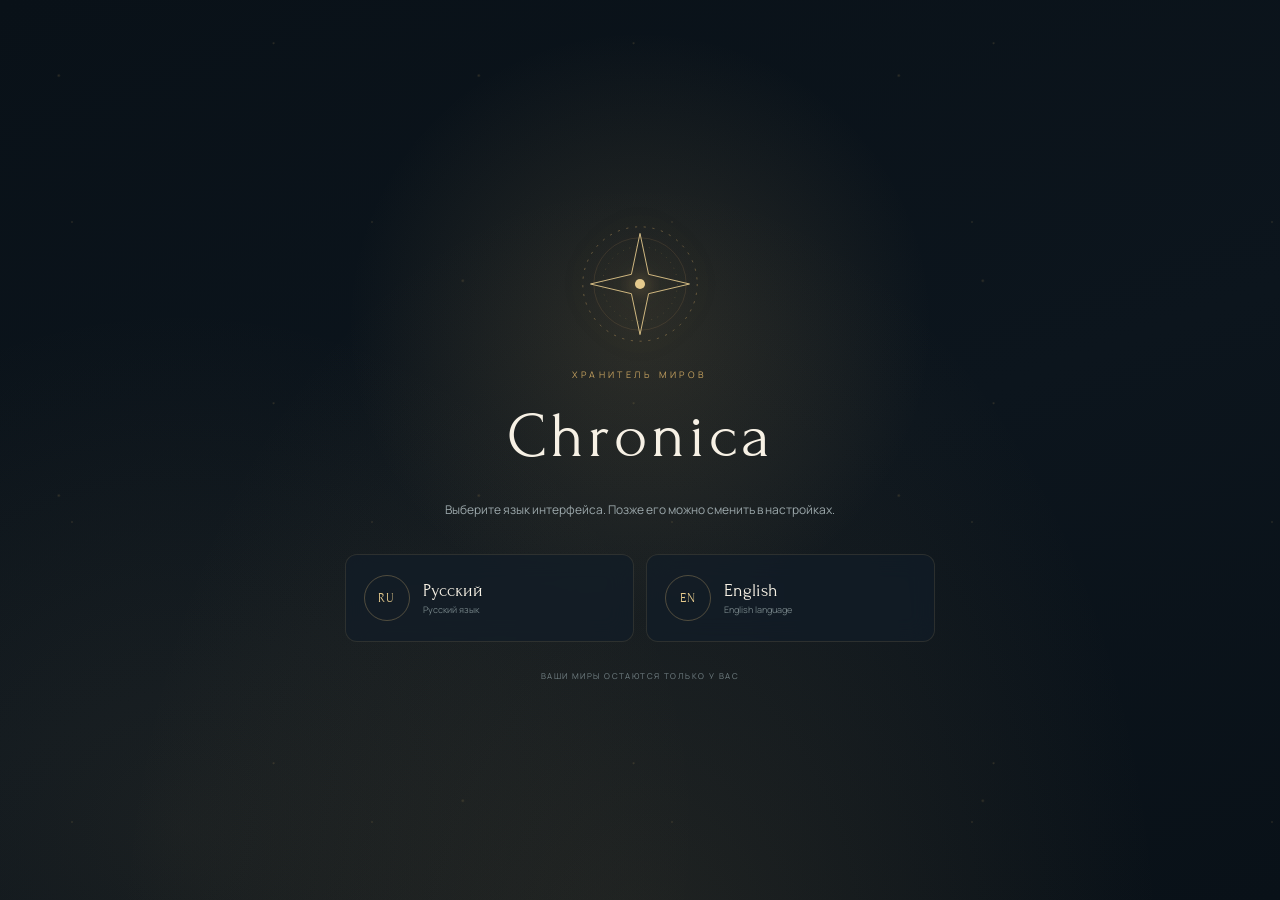
==== ui/index.html @ 89492b54 "Chronica 2.0.0" ====
<!DOCTYPE html>
<html lang="ru" data-theme="dark">
<head>
<meta charset="utf-8">
<meta name="viewport" content="width=device-width, initial-scale=1">
<meta name="color-scheme" content="dark light">
<title>Chronica — хранитель миров</title>
<link rel="icon" href="img/sigil.svg" type="image/svg+xml">
<script>
  try {
    var savedLang = localStorage.getItem('mifarium.lang');
    if (savedLang === 'en' || savedLang === 'ru') document.documentElement.setAttribute('lang', savedLang);
    var savedPattern = localStorage.getItem('mifarium.pattern');
    if (savedPattern) document.documentElement.dataset.pattern = savedPattern;
    var savedAppName = (localStorage.getItem('mifarium.appName') || '').trim();
    if (['Мир TitZero', 'TitZero', 'Мифариум', 'Mifarium', 'Мир Mifarium', 'Мир Chronica'].indexOf(savedAppName) !== -1) {
      savedAppName = 'Chronica';
      try { localStorage.setItem('mifarium.appName', savedAppName); } catch (e0) {}
    }
    if (savedAppName) document.title = savedAppName + ' - хранитель миров';
    var savedTheme = localStorage.getItem('mifarium.theme') || 'dark';
    var validThemes = ['dark', 'light', 'emerald', 'rosequartz', 'wine', 'sapphire', 'amethyst', 'obsidian', 'copper', 'ocean', 'plum', 'steel', 'moss', 'dungeon', 'dragon', 'heraldry', 'nebula', 'terminal', 'starship', 'bloodmoon', 'grimoire', 'jade', 'rust', 'brass', 'frost'];
    if (validThemes.indexOf(savedTheme) === -1) savedTheme = 'dark';
    document.documentElement.dataset.theme = savedTheme;
    var savedFont = localStorage.getItem('mifarium.font') || 'forum';
    var validFonts = ['forum', 'manuscript', 'antiqua', 'modern', 'classic', 'script', 'compact'];
    var customFonts = [];
    try { customFonts = JSON.parse(localStorage.getItem('mifarium.customFonts') || '[]'); } catch (e2) {}
    if (!Array.isArray(customFonts)) customFonts = [];
    var selectedCustom = null;
    if (savedFont.indexOf('custom:') === 0) {
      var customId = savedFont.slice(7);
      selectedCustom = customFonts.filter(function (f) { return f && f.id === customId; })[0] || null;
    }
    if (selectedCustom) {
      var faceStyle = document.createElement('style');
      faceStyle.id = 'customFontFaces';
      faceStyle.textContent = '@font-face{font-family:"' + selectedCustom.family + '";src:url("' + String(selectedCustom.url || '').replace(/["\\)]/g, '') + '");font-display:swap;}';
      document.head.appendChild(faceStyle);
      document.documentElement.dataset.font = 'custom';
      document.documentElement.style.setProperty('--font-display', '"' + selectedCustom.family + '", Georgia, serif');
      document.documentElement.style.setProperty('--font-serif', '"' + selectedCustom.family + '", Georgia, serif');
      document.documentElement.style.setProperty('--font-sans', '"' + selectedCustom.family + '", "Segoe UI", sans-serif');
    } else {
      if (validFonts.indexOf(savedFont) === -1) savedFont = 'forum';
      document.documentElement.dataset.font = savedFont;
    }
  } catch (e) {}
</script>
<link rel="stylesheet" href="fonts.css">
<link rel="stylesheet" href="base.css">
<link rel="stylesheet" href="pages.css">
<link rel="stylesheet" href="story.css">
<link rel="stylesheet" href="overlays.css">
<link rel="stylesheet" href="themes.css">
<link rel="stylesheet" href="patterns.css">
<link rel="stylesheet" href="map.css">
<link rel="stylesheet" href="dnd.css">
<link rel="stylesheet" href="onboarding.css">
<link rel="stylesheet" href="extras.css">
</head>
<body>

<!-- Icon sprite -->
<svg class="svg-sprite" xmlns="http://www.w3.org/2000/svg" aria-hidden="true">
  <symbol id="i-compass" viewBox="0 0 24 24">
    <circle cx="12" cy="12" r="8.7"/>
    <path d="M15.55 8.45l-2.05 5.05-5.05 2.05 2.05-5.05 5.05-2.05z"/>
    <path d="M12 1.7v2.1M12 20.2v2.1M1.7 12h2.1M20.2 12h2.1"/>
  </symbol>
  <symbol id="i-users" viewBox="0 0 24 24">
    <circle cx="9" cy="8" r="3.1"/>
    <path d="M3.4 19.2c.4-3.2 2.5-5.2 5.6-5.2s5.2 2 5.6 5.2"/>
    <path d="M15.4 5.4a3.1 3.1 0 0 1 0 5.7M17.2 14.5c2.2.4 3.5 2.1 3.7 4.7"/>
  </symbol>
  <symbol id="i-map" viewBox="0 0 24 24">
    <path d="M9.3 4L3.2 6.3v13.4L9.3 17l5.4 2.4 6.1-2.3V3.7L14.7 6 9.3 4z"/>
    <path d="M9.3 4v13M14.7 6v13.4"/>
  </symbol>
  <symbol id="i-banner" viewBox="0 0 24 24">
    <path d="M5.5 21V3.2"/>
    <path d="M5.5 4.2c4.4-2.2 8.4 2.1 13 0v7.4c-4.6 2.1-8.6-2.2-13 0"/>
  </symbol>
  <symbol id="i-book" viewBox="0 0 24 24">
    <path d="M12 6.1C10 4.2 7 3.7 3.2 4.3v14.4c3.8-.6 6.8-.1 8.8 1.8 2-1.9 5-2.4 8.8-1.8V4.3C17 3.7 14 4.2 12 6.1z"/>
    <path d="M12 6.1v14.4M6.1 8.3h2.6M6.1 11.5h2.6M15.3 8.3h2.6M15.3 11.5h2.6"/>
  </symbol>
  <symbol id="i-hourglass" viewBox="0 0 24 24">
    <path d="M6.3 3h11.4M6.3 21h11.4"/>
    <path d="M7.5 3c0 4 4.5 5.4 4.5 9s-4.5 5-4.5 9M16.5 3c0 4-4.5 5.4-4.5 9s4.5 5 4.5 9"/>
    <path d="M9.4 18.7c.6-1.6 1.4-2.5 2.6-3.2 1.2.7 2 1.6 2.6 3.2"/>
  </symbol>
  <symbol id="i-tree" viewBox="0 0 24 24">
    <rect x="9" y="2.8" width="6" height="5" rx="1"/>
    <rect x="2.8" y="16.2" width="6" height="5" rx="1"/>
    <rect x="15.2" y="16.2" width="6" height="5" rx="1"/>
    <path d="M12 7.8v4.4M5.8 16.2v-2.1h12.4v2.1M12 12.2v1.9"/>
  </symbol>
  <symbol id="i-feather" viewBox="0 0 24 24">
    <path d="M19.7 4.3c-5.9-.8-10 1.4-11.8 5.6-1.1 2.6-.6 5.3.8 7l.1.1c1.7 1.4 4.4 1.9 7 .8 4.2-1.8 6.4-5.9 5.6-11.8"/>
    <path d="M4 20l3.9-3.9M13.2 6.9l-3.9 9.4M8.9 10.9l5.6 2.6"/>
  </symbol>
  <symbol id="i-settings" viewBox="0 0 24 24">
    <circle cx="12" cy="12" r="3.1"/>
    <path d="M19.4 15a1.7 1.7 0 0 0 .34 1.87l.06.06a2.1 2.1 0 1 1-2.97 2.97l-.06-.06A1.7 1.7 0 0 0 15 19.4a1.7 1.7 0 0 0-1 1.55v.17a2.1 2.1 0 1 1-4.2 0v-.09A1.7 1.7 0 0 0 8.75 19.4a1.7 1.7 0 0 0-1.87.34l-.06.06a2.1 2.1 0 1 1-2.97-2.97l.06-.06A1.7 1.7 0 0 0 4.6 15a1.7 1.7 0 0 0-1.55-1H2.88a2.1 2.1 0 1 1 0-4.2h.09A1.7 1.7 0 0 0 4.6 8.75a1.7 1.7 0 0 0-.34-1.87l-.06-.06a2.1 2.1 0 1 1 2.97-2.97l.06.06A1.7 1.7 0 0 0 9 4.6a1.7 1.7 0 0 0 1-1.55V2.88a2.1 2.1 0 1 1 4.2 0v.09A1.7 1.7 0 0 0 15.25 4.6a1.7 1.7 0 0 0 1.87-.34l.06-.06a2.1 2.1 0 1 1 2.97 2.97l-.06.06A1.7 1.7 0 0 0 19.4 9c.12.57.57.99 1.15 1h.17a2.1 2.1 0 1 1 0 4.2h-.09a1.7 1.7 0 0 0-1.23.8z"/>
  </symbol>
  <symbol id="i-search" viewBox="0 0 24 24">
    <circle cx="10.8" cy="10.8" r="6.6"/>
    <path d="M15.7 15.7L21 21"/>
  </symbol>
  <symbol id="i-sun" viewBox="0 0 24 24">
    <circle cx="12" cy="12" r="4.2"/>
    <path d="M12 1.8v2.1M12 20.1v2.1M1.8 12h2.1M20.1 12h2.1M4.8 4.8l1.5 1.5M17.7 17.7l1.5 1.5M19.2 4.8l-1.5 1.5M6.3 17.7l-1.5 1.5"/>
  </symbol>
  <symbol id="i-moon" viewBox="0 0 24 24">
    <path d="M20.4 14.3A8.6 8.6 0 0 1 9.7 3.6a8.7 8.7 0 1 0 10.7 10.7z"/>
    <path d="M17.1 3.2l.6 1.6 1.6.6-1.6.6-.6 1.6-.6-1.6-1.6-.6 1.6-.6.6-1.6z"/>
  </symbol>
  <symbol id="i-plus" viewBox="0 0 24 24">
    <path d="M12 4.5v15M4.5 12h15"/>
  </symbol>
  <symbol id="i-x" viewBox="0 0 24 24">
    <path d="M5.5 5.5l13 13M18.5 5.5l-13 13"/>
  </symbol>
  <symbol id="i-chevron-down" viewBox="0 0 24 24">
    <path d="M5.5 8.8l6.5 6.5 6.5-6.5"/>
  </symbol>
  <symbol id="i-chevron-right" viewBox="0 0 24 24">
    <path d="M8.8 5.5l6.5 6.5-6.5 6.5"/>
  </symbol>
  <symbol id="i-chevron-left" viewBox="0 0 24 24">
    <path d="M15.2 5.5L8.7 12l6.5 6.5"/>
  </symbol>
  <symbol id="i-arrow-left" viewBox="0 0 24 24">
    <path d="M20 12H4M10 6l-6 6 6 6"/>
  </symbol>
  <symbol id="i-edit" viewBox="0 0 24 24">
    <path d="M14.5 5.2l4.3 4.3M4.2 19.8l.8-5.3L16.4 3.1a1.9 1.9 0 0 1 2.7 0l1.8 1.8a1.9 1.9 0 0 1 0 2.7L9.5 19l-5.3.8z"/>
    <path d="M14.7 4.8l4.5 4.5"/>
  </symbol>
  <symbol id="i-trash" viewBox="0 0 24 24">
    <path d="M4 6.6h16M9 3.3h6l.8 3.3H8.2L9 3.3zM6.2 6.6l.9 13.1h9.8l.9-13.1M9.8 10v6M14.2 10v6"/>
  </symbol>
  <symbol id="i-upload" viewBox="0 0 24 24">
    <path d="M12 16V3.8M7.5 8.3L12 3.8l4.5 4.5"/>
    <path d="M4.2 14.8v4.1a1.8 1.8 0 0 0 1.8 1.8h12a1.8 1.8 0 0 0 1.8-1.8v-4.1"/>
  </symbol>
  <symbol id="i-image" viewBox="0 0 24 24">
    <rect x="3" y="4.2" width="18" height="15.6" rx="1.7"/>
    <circle cx="8.3" cy="9.3" r="1.7"/>
    <path d="M3.6 17.2l4.9-4.5 3.4 3.3 3-2.9 5.5 4.6"/>
  </symbol>
  <symbol id="i-pin" viewBox="0 0 24 24">
    <path d="M9.2 3.1h5.6l-.6 5.3 4.3 4.4v1.4H5.5v-1.4l4.3-4.4-.6-5.3z"/>
    <path d="M12 14.2v6.7"/>
  </symbol>
  <symbol id="i-calendar" viewBox="0 0 24 24">
    <rect x="3.2" y="5" width="17.6" height="15.7" rx="1.8"/>
    <path d="M7.5 2.8v4.4M16.5 2.8v4.4M3.2 9.4h17.6"/>
    <path d="M7.1 12.8h.1M11.9 12.8h.1M16.7 12.8h.1M7.1 16.4h.1M11.9 16.4h.1"/>
  </symbol>
  <symbol id="i-clock" viewBox="0 0 24 24">
    <circle cx="12" cy="12" r="8.8"/>
    <path d="M12 6.7v5.6l3.7 2.1"/>
  </symbol>
  <symbol id="i-heart" viewBox="0 0 24 24">
    <path d="M20.6 5.8a5 5 0 0 0-7.1 0L12 7.3l-1.5-1.5a5 5 0 0 0-7.1 7.1L12 21l8.6-8.1a5 5 0 0 0 0-7.1z"/>
  </symbol>
  <symbol id="i-link" viewBox="0 0 24 24">
    <path d="M9.7 14.3l4.6-4.6"/>
    <path d="M7.8 17.3l-1.3 1.3a3.8 3.8 0 0 1-5.4-5.4l3.2-3.2a3.8 3.8 0 0 1 5.4 0"/>
    <path d="M16.2 6.7l1.3-1.3a3.8 3.8 0 0 1 5.4 5.4l-3.2 3.2a3.8 3.8 0 0 1-5.4 0"/>
  </symbol>
  <symbol id="i-refresh" viewBox="0 0 24 24">
    <path d="M20 11a8 8 0 0 0-14.4-4.8L3 9"/>
    <path d="M3 4.5V9h4.5"/>
    <path d="M4 13a8 8 0 0 0 14.4 4.8L21 15"/>
    <path d="M21 19.5V15h-4.5"/>
  </symbol>
  <symbol id="i-download" viewBox="0 0 24 24">
    <path d="M12 3.5v12.2M7.5 11.2l4.5 4.5 4.5-4.5"/>
    <path d="M4.2 15.3v3.7a1.8 1.8 0 0 0 1.8 1.8h12a1.8 1.8 0 0 0 1.8-1.8v-3.7"/>
  </symbol>
  <symbol id="i-folder" viewBox="0 0 24 24">
    <path d="M3.2 6.5a1.8 1.8 0 0 1 1.8-1.8h4l2 2.4h8a1.8 1.8 0 0 1 1.8 1.8v9.5a1.8 1.8 0 0 1-1.8 1.8H5a1.8 1.8 0 0 1-1.8-1.8V6.5z"/>
  </symbol>
  <symbol id="i-shield" viewBox="0 0 24 24">
    <path d="M12 2.7l8 3.1v5.5c0 5-3.4 8.4-8 10-4.6-1.6-8-5-8-10V5.8l8-3.1z"/>
    <path d="M8.4 11.8l2.5 2.5 4.8-5"/>
  </symbol>
  <symbol id="i-sparkles" viewBox="0 0 24 24">
    <path d="M12 2.8l1.5 4.4 4.4 1.5-4.4 1.5L12 14.6l-1.5-4.4-4.4-1.5 4.4-1.5L12 2.8z"/>
    <path d="M18.9 14.1l.8 2.2 2.2.8-2.2.8-.8 2.2-.8-2.2-2.2-.8 2.2-.8.8-2.2zM5 15.2l.6 1.8 1.8.6-1.8.6L5 20l-.6-1.8-1.8-.6 1.8-.6L5 15.2z"/>
  </symbol>
  <symbol id="i-crown" viewBox="0 0 24 24">
    <path d="M3.3 7.4l4.3 3L12 4.1l4.4 6.3 4.3-3-1.7 11.1H5L3.3 7.4z"/>
    <path d="M5 20.3h14"/>
  </symbol>
  <symbol id="i-scroll" viewBox="0 0 24 24">
    <path d="M6.5 3.3h13v14.5a2.6 2.6 0 0 1-2.6 2.9H5.2a2 2 0 0 1-2-2c0-1.1.9-2 2-2h11.7"/>
    <path d="M6.5 3.3a2 2 0 0 0-2 2v11.4M9 7.3h7.1M9 10.6h7.1M9 13.9h4.4"/>
  </symbol>
  <symbol id="i-swords" viewBox="0 0 24 24">
    <path d="M4.3 3.2h4.1l9.2 9.2-2.1 2.1L4.3 3.2zM3.2 18.5l2.8-2.8M15.5 15.5l3.8 3.8M19.7 3.2h-4.1L6.4 12.4l2.1 2.1h0L19.7 3.2z"/>
    <path d="M5.5 20.7l2.9-2.9M18.5 20.7l-2.9-2.9"/>
  </symbol>
  <symbol id="i-check" viewBox="0 0 24 24">
    <path d="M4.5 12.5l5 5 10-11"/>
  </symbol>
  <symbol id="i-alert" viewBox="0 0 24 24">
    <path d="M12 3.1L22 20.4H2L12 3.1z"/>
    <path d="M12 9v4.7M12 17.1h.01"/>
  </symbol>
  <symbol id="i-info" viewBox="0 0 24 24">
    <circle cx="12" cy="12" r="8.8"/>
    <path d="M12 10.5v5.8M12 7.3h.01"/>
  </symbol>
  <symbol id="i-filter" viewBox="0 0 24 24">
    <path d="M3.2 5.2h17.6L14 12.7v6.8l-4-1.5v-5.3L3.2 5.2z"/>
  </symbol>
  <symbol id="i-zoom-in" viewBox="0 0 24 24">
    <circle cx="10.7" cy="10.7" r="6.5"/>
    <path d="M15.6 15.6L21 21M10.7 7.7v6M7.7 10.7h6"/>
  </symbol>
  <symbol id="i-zoom-out" viewBox="0 0 24 24">
    <circle cx="10.7" cy="10.7" r="6.5"/>
    <path d="M15.6 15.6L21 21M7.7 10.7h6"/>
  </symbol>
  <symbol id="i-maximize" viewBox="0 0 24 24">
    <path d="M8.2 3.2H3.2v5M15.8 3.2h5v5M8.2 20.8H3.2v-5M15.8 20.8h5v-5"/>
  </symbol>
  <symbol id="i-move" viewBox="0 0 24 24">
    <path d="M12 2.8v18.4M2.8 12h18.4M8.5 6.3L12 2.8l3.5 3.5M8.5 17.7L12 21.2l3.5-3.5M6.3 8.5L2.8 12l3.5 3.5M17.7 8.5L21.2 12l-3.5 3.5"/>
  </symbol>
  <symbol id="i-more" viewBox="0 0 24 24">
    <circle cx="5" cy="12" r="1.2" fill="currentColor" stroke="none"/>
    <circle cx="12" cy="12" r="1.2" fill="currentColor" stroke="none"/>
    <circle cx="19" cy="12" r="1.2" fill="currentColor" stroke="none"/>
  </symbol>
  <symbol id="i-external" viewBox="0 0 24 24">
    <path d="M13.2 3.2H21v7.8M21 3.2l-9.1 9.1"/>
    <path d="M18.3 13.2v5.6a1.8 1.8 0 0 1-1.8 1.8H4.9a1.8 1.8 0 0 1-1.8-1.8V6.9a1.8 1.8 0 0 1 1.8-1.8h5.6"/>
  </symbol>
  <symbol id="i-globe" viewBox="0 0 24 24">
    <circle cx="12" cy="12" r="8.8"/>
    <path d="M3.4 12h17.2M12 3.2c2.3 2.4 3.4 5.3 3.4 8.8S14.3 18.4 12 20.8C9.7 18.4 8.6 15.5 8.6 12S9.7 5.6 12 3.2z"/>
  </symbol>
  <symbol id="i-region" viewBox="0 0 24 24">
    <path d="M12 21.2s6.6-5.3 6.6-11.1a6.6 6.6 0 0 0-13.2 0C5.4 15.9 12 21.2 12 21.2z"/>
    <circle cx="12" cy="10" r="2.4"/>
    <path d="M4.1 5.2 2.5 3.8M19.9 5.2l1.6-1.4M12 1.2V.2M3.1 13.2H1.6M22.4 13.2h-1.5" opacity=".55"/>
  </symbol>
  <symbol id="i-race" viewBox="0 0 24 24">
    <path d="M12 2.6c4.3 0 7.4 2.9 7.4 7.2 0 5.1-3.2 9.5-7.4 11.6-4.2-2.1-7.4-6.5-7.4-11.6 0-4.3 3.1-7.2 7.4-7.2z"/>
    <path d="M8.3 9.1h2.2M13.5 9.1h2.2M9.2 14.1c1.7 1.3 3.9 1.3 5.6 0"/>
  </symbol>
  <symbol id="i-gallery" viewBox="0 0 24 24">
    <rect x="3" y="5" width="13.5" height="11" rx="1.6"/>
    <path d="M6.2 19.2h12.9a1.8 1.8 0 0 0 1.8-1.8V8.7"/>
    <circle cx="7.6" cy="9" r="1.25"/>
    <path d="M3.4 14.6l3.8-3.4 2.8 2.6 2.3-2.1 4.1 3.5"/>
  </symbol>
  <symbol id="i-eye" viewBox="0 0 24 24">
    <path d="M2.5 12S6 5.3 12 5.3 21.5 12 21.5 12 18 18.7 12 18.7 2.5 12 2.5 12z"/>
    <circle cx="12" cy="12" r="3.2"/>
  </symbol>
  <symbol id="i-copy" viewBox="0 0 24 24">
    <rect x="8" y="8" width="12.4" height="12.4" rx="1.8"/>
    <path d="M16 8V5.4a1.8 1.8 0 0 0-1.8-1.8H5.4a1.8 1.8 0 0 0-1.8 1.8v8.8A1.8 1.8 0 0 0 5.4 16H8"/>
  </symbol>
  <symbol id="i-quote" viewBox="0 0 24 24">
    <path d="M7.4 6C4.8 7.2 3.3 9.4 3.3 12v6h6.4v-6H6.4c0-1.8.9-3.1 2.7-3.9L7.4 6zM18.1 6c-2.6 1.2-4.1 3.4-4.1 6v6h6.4v-6h-3.3c0-1.8.9-3.1 2.7-3.9L18.1 6z"/>
  </symbol>
  <symbol id="i-audio" viewBox="0 0 24 24">
    <path d="M4 9.5h3.2L12 5.6v12.8L7.2 14.5H4a1.3 1.3 0 0 1-1.3-1.3v-2.4A1.3 1.3 0 0 1 4 9.5z"/>
    <path d="M15.4 8.2a5.2 5.2 0 0 1 0 7.6M18.2 5.4a9 9 0 0 1 0 13.2"/>
  </symbol>
  <symbol id="i-mic" viewBox="0 0 24 24">
    <rect x="9" y="2.8" width="6" height="11.4" rx="3"/>
    <path d="M5.6 11.6a6.4 6.4 0 0 0 12.8 0M12 18v3.2M8.6 21.2h6.8"/>
  </symbol>
  <symbol id="i-music" viewBox="0 0 24 24">
    <path d="M9 18.2V5.4l10-2.2v12.6"/>
    <circle cx="6.3" cy="18.2" r="2.7"/>
    <circle cx="16.3" cy="15.8" r="2.7"/>
  </symbol>
  <symbol id="i-palette" viewBox="0 0 24 24">
    <path d="M12 3.2a8.8 8.8 0 0 0 0 17.6c1.5 0 2.3-.9 2.3-1.9 0-1.5-1.4-1.8-1.4-3.1 0-1 .8-1.7 1.9-1.7h2.1c2.4 0 4.3-1.9 4.3-4.3C21.2 6.4 17.1 3.2 12 3.2z"/>
    <circle cx="7.4" cy="10" r="1.1" fill="currentColor" stroke="none"/>
    <circle cx="9.7" cy="7.2" r="1.1" fill="currentColor" stroke="none"/>
    <circle cx="13.2" cy="7" r="1.1" fill="currentColor" stroke="none"/>
    <circle cx="16.1" cy="9.2" r="1.1" fill="currentColor" stroke="none"/>
  </symbol>
  <symbol id="i-font" viewBox="0 0 24 24">
    <path d="M4.2 20 10 4h1.7l5.8 16M6.7 14.2h8.3"/>
    <path d="M17.4 20l3.4-9h1l3.2 9M18.6 17h5.4" opacity=".45"/>
  </symbol>
  <symbol id="i-doc" viewBox="0 0 24 24">
    <path d="M6 2.8h8.2l4.8 4.8v13.6H6z"/>
    <path d="M14.2 2.8v5.2h4.8M9 12h7M9 15.4h7M9 8.6h2.4"/>
  </symbol>
  <symbol id="i-table" viewBox="0 0 24 24">
    <rect x="3.2" y="4.4" width="17.6" height="15.2" rx="1.6"/>
    <path d="M3.2 9.4h17.6M3.2 14.6h17.6M9.4 4.4v15.2M15 4.4v15.2"/>
  </symbol>
</svg>

<div id="boot" class="boot-screen">
  <div class="boot-halo"></div>
  <div class="boot-content">
    <div class="boot-sigil" aria-hidden="true">
      <svg viewBox="0 0 100 100">
        <circle cx="50" cy="50" r="43" class="boot-ring"/>
        <circle cx="50" cy="50" r="35" class="boot-ring boot-ring--thin"/>
        <path d="M50 12 L56.1 43.9 L88 50 L56.1 56.1 L50 88 L43.9 56.1 L12 50 L43.9 43.9 Z" class="boot-star"/>
        <circle cx="50" cy="50" r="4.5" class="boot-core"/>
      </svg>
    </div>
    <div class="boot-title">Chronica</div>
    <div class="boot-sub">хранитель миров</div>
    <div class="boot-signature">Vetarion</div>
    <div class="boot-loader"><span></span></div>
    <div class="boot-status" id="bootStatus">Открываем вашу летопись…</div>
  </div>
</div>

<div id="app" class="app-shell" hidden>
  <aside class="sidebar" id="sidebar">
    <div class="sidebar-topography" aria-hidden="true"></div>
    <div class="brand">
      <div class="brand-mark" aria-hidden="true">
        <svg viewBox="0 0 48 48">
          <circle cx="24" cy="24" r="21.2" class="brand-ring"/>
          <circle cx="24" cy="24" r="16.8" class="brand-ring brand-ring--inner"/>
          <path d="M24 6.5 L27.6 20.4 L41.5 24 L27.6 27.6 L24 41.5 L20.4 27.6 L6.5 24 L20.4 20.4 Z" class="brand-star"/>
          <circle cx="24" cy="24" r="2.8" class="brand-core"/>
        </svg>
      </div>
      <div class="brand-words">
        <div class="brand-title">Chronica</div>
        <div class="brand-sub">хранитель миров</div>
      </div>
    </div>

    <div class="sidebar-rule"><span></span></div>

    <nav class="sidebar-nav" aria-label="Основная навигация">
      <div class="nav-group" data-nav-group="world">
        <div class="nav-label">Мир</div>
        <button class="nav-item" data-nav="dashboard">
          <svg class="icon"><use href="#i-compass"></use></svg>
          <span>Обзор</span>
        </button>
        <button class="nav-item" data-nav="characters">
          <svg class="icon"><use href="#i-users"></use></svg>
          <span>Персонажи</span>
          <span class="nav-count" id="navCountCharacters">0</span>
        </button>
        <button class="nav-item" data-nav="regions">
          <svg class="icon"><use href="#i-region"></use></svg>
          <span>Регионы</span>
          <span class="nav-count" id="navCountRegions">0</span>
        </button>
        <button class="nav-item" data-nav="factions">
          <svg class="icon"><use href="#i-banner"></use></svg>
          <span>Фракции</span>
          <span class="nav-count" id="navCountFactions">0</span>
        </button>
        <button class="nav-item" data-nav="map">
          <svg class="icon"><use href="#i-map"></use></svg>
          <span>Карта мира</span>
        </button>
      </div>
      <div class="nav-group" data-nav-group="chronicle">
        <div class="nav-label">Летопись</div>
        <button class="nav-item" data-nav="races">
          <svg class="icon"><use href="#i-race"></use></svg>
          <span>Расы</span>
          <span class="nav-count" id="navCountRaces">0</span>
        </button>
        <button class="nav-item" data-nav="lore">
          <svg class="icon"><use href="#i-book"></use></svg>
          <span>Лор</span>
          <span class="nav-count" id="navCountLore">0</span>
        </button>
        <button class="nav-item" data-nav="library">
          <svg class="icon"><use href="#i-scroll"></use></svg>
          <span>Библиотека</span>
          <span class="nav-count" id="navCountBooks">0</span>
        </button>
        <button class="nav-item" data-nav="timeline">
          <svg class="icon"><use href="#i-hourglass"></use></svg>
          <span>Хронология</span>
          <span class="nav-count" id="navCountEvents">0</span>
        </button>
        <button class="nav-item" data-nav="tree">
          <svg class="icon"><use href="#i-tree"></use></svg>
          <span>Древо</span>
        </button>
      </div>
      <div class="nav-group" data-nav-group="workshop">
        <div class="nav-label">Мастерская</div>
        <button class="nav-item" data-nav="dnd" hidden>
          <svg class="icon"><use href="#i-shield"></use></svg>
          <span>D&amp;D</span>
        </button>
        <button class="nav-item" data-nav="notes">
          <svg class="icon"><use href="#i-feather"></use></svg>
          <span>Заметки</span>
          <span class="nav-count" id="navCountNotes">0</span>
        </button>
      </div>
    </nav>

    <div class="sidebar-footer">
      <div class="save-state" id="saveState" title="Состояние сохранения">
        <span class="save-dot"></span>
        <div class="save-state-text">
          <strong>Всё сохранено</strong>
          <small>только что</small>
        </div>
      </div>
      <button class="nav-item nav-settings" data-nav="settings">
        <svg class="icon"><use href="#i-settings"></use></svg>
        <span>Настройки</span>
      </button>
      <div class="sidebar-version">Chronica · v2.0</div>
      <div class="sidebar-signature">Vetarion</div>
    </div>
  </aside>

  <div class="main-wrap">
    <header class="topbar">
      <div class="topbar-crumb">
        <span class="crumb-world" id="crumbWorld">Мой мир</span>
        <span class="crumb-sep" aria-hidden="true">✦</span>
        <span class="crumb-page" id="crumbPage">Обзор</span>
      </div>

      <div class="topbar-actions">
        <button class="search-trigger" id="searchTrigger" aria-label="Поиск по миру">
          <svg class="icon"><use href="#i-search"></use></svg>
          <span>Найти в мире…</span>
          <kbd>Ctrl K</kbd>
        </button>

        <div class="clock" title="Текущие дата и время">
          <span class="clock-date" id="clockDate"></span>
          <span class="clock-time" id="clockTime"></span>
        </div>

        <button class="icon-btn theme-toggle" id="themeToggle" aria-label="Переключить тему" title="Сменить тему">
          <svg class="icon theme-icon-moon"><use href="#i-moon"></use></svg>
          <svg class="icon theme-icon-sun"><use href="#i-sun"></use></svg>
        </button>

        <div class="create-wrap">
          <button class="btn btn-primary" id="createBtn" aria-haspopup="true" aria-expanded="false">
            <svg class="icon"><use href="#i-plus"></use></svg>
            <span>Создать</span>
            <svg class="icon icon-small btn-caret"><use href="#i-chevron-down"></use></svg>
          </button>
          <div class="create-popover" id="createMenu" hidden>
            <div class="popover-label">Новая запись</div>
            <button data-action="new-character"><span class="menu-icon"><svg class="icon"><use href="#i-users"></use></svg></span>Персонаж</button>
            <button data-action="new-region"><span class="menu-icon"><svg class="icon"><use href="#i-region"></use></svg></span>Регион</button>
            <button data-action="new-faction"><span class="menu-icon"><svg class="icon"><use href="#i-banner"></use></svg></span>Фракция</button>
            <button data-action="new-race"><span class="menu-icon"><svg class="icon"><use href="#i-race"></use></svg></span>Раса</button>
            <button data-action="new-lore"><span class="menu-icon"><svg class="icon"><use href="#i-book"></use></svg></span>Статья лора</button>
            <button data-action="new-book"><span class="menu-icon"><svg class="icon"><use href="#i-scroll"></use></svg></span>Источник</button>
            <button data-action="new-event"><span class="menu-icon"><svg class="icon"><use href="#i-hourglass"></use></svg></span>Событие</button>
            <button data-action="new-note"><span class="menu-icon"><svg class="icon"><use href="#i-feather"></use></svg></span>Заметка</button>
            <div class="popover-sep"></div>
            <button data-action="chat-import"><span class="menu-icon"><svg class="icon"><use href="#i-sparkles"></use></svg></span>Импорт из чата</button>
          </div>
        </div>
      </div>
    </header>

    <main class="page" id="page" tabindex="-1"></main>
  </div>
</div>

<div id="modalRoot"></div>
<div id="searchRoot"></div>
<div id="toastRoot" class="toast-root" aria-live="polite"></div>

<script src="demo.js"></script>
<script src="demo-en.js"></script>
<script src="app.js"></script>
<script src="i18n.js"></script>
<script src="art.js"></script>
<script src="views.js"></script>
<script src="pages.js"></script>
<script src="tree.js"></script>
<script src="forms.js"></script>
<script src="dnd.js"></script>
<script src="onboarding.js"></script>
</body>
</html>
---- ui/fonts.css ----
@font-face {
  font-family: 'Forum';
  font-style: normal;
  font-weight: 400;
  font-display: swap;
  src: url('fonts/forum-cyr.woff2') format('woff2');
  unicode-range: U+0301, U+0400-045F, U+0490-0491, U+04B0-04B1, U+2116;
}
@font-face {
  font-family: 'Forum';
  font-style: normal;
  font-weight: 400;
  font-display: swap;
  src: url('fonts/forum-lat.woff2') format('woff2');
  unicode-range: U+0000-00FF, U+0131, U+0152-0153, U+02BB-02BC, U+02C6, U+02DA, U+02DC, U+0304, U+0308, U+0329, U+2000-206F, U+20AC, U+2122, U+2191, U+2193, U+2212, U+2215, U+FEFF, U+FFFD;
}
@font-face {
  font-family: 'Manrope';
  font-style: normal;
  font-weight: 400 800;
  font-display: swap;
  src: url('fonts/manrope-cyr.woff2') format('woff2');
  unicode-range: U+0301, U+0400-045F, U+0490-0491, U+04B0-04B1, U+2116;
}
@font-face {
  font-family: 'Manrope';
  font-style: normal;
  font-weight: 400 800;
  font-display: swap;
  src: url('fonts/manrope-lat.woff2') format('woff2');
  unicode-range: U+0000-00FF, U+0131, U+0152-0153, U+02BB-02BC, U+02C6, U+02DA, U+02DC, U+0304, U+0308, U+0329, U+2000-206F, U+20AC, U+2122, U+2191, U+2193, U+2212, U+2215, U+FEFF, U+FFFD;
}
@font-face {
  font-family: 'Cormorant Garamond';
  font-style: normal;
  font-weight: 600;
  font-display: swap;
  src: url('fonts/cormorant-cyr.woff2') format('woff2');
  unicode-range: U+0301, U+0400-045F, U+0490-0491, U+04B0-04B1, U+2116;
}
@font-face {
  font-family: 'Cormorant Garamond';
  font-style: normal;
  font-weight: 600;
  font-display: swap;
  src: url('fonts/cormorant-lat.woff2') format('woff2');
  unicode-range: U+0000-00FF, U+0131, U+0152-0153, U+02BB-02BC, U+02C6, U+02DA, U+02DC, U+0304, U+0308, U+0329, U+2000-206F, U+20AC, U+2122, U+2191, U+2193, U+2212, U+2215, U+FEFF, U+FFFD;
}
@font-face {
  font-family: 'Cormorant Garamond';
  font-style: italic;
  font-weight: 500;
  font-display: swap;
  src: url('fonts/cormorant-italic-cyr.woff2') format('woff2');
  unicode-range: U+0301, U+0400-045F, U+0490-0491, U+04B0-04B1, U+2116;
}
@font-face {
  font-family: 'Cormorant Garamond';
  font-style: italic;
  font-weight: 500;
  font-display: swap;
  src: url('fonts/cormorant-italic-lat.woff2') format('woff2');
  unicode-range: U+0000-00FF, U+0131, U+0152-0153, U+02BB-02BC, U+02C6, U+02DA, U+02DC, U+0304, U+0308, U+0329, U+2000-206F, U+20AC, U+2122, U+2191, U+2193, U+2212, U+2215, U+FEFF, U+FFFD;
}
---- ui/base.css ----
/* =========================================================
   Chronica — основа, темы и каркас интерфейса
   ========================================================= */

:root {
  --font-display: 'Forum', 'Palatino Linotype', Georgia, serif;
  --font-serif: 'Cormorant Garamond', Georgia, serif;
  --font-sans: 'Manrope', 'Segoe UI', sans-serif;
  --sidebar-w: 254px;
  --radius-sm: 8px;
  --radius: 12px;
  --radius-lg: 18px;
  --radius-xl: 24px;
  --accent-gold: #c5a15f;
  --gold: #c5a15f;
  --gold-bright: #e4c98d;
  --gold-deep: #8a6b34;
  --green: #7fac8d;
  --red: #cd7d72;
  --rose: #c28e9c;
  --blue: #7fa8c4;
  --purple: #aa92c6;
  --transition: 180ms ease;
}

html[data-theme="dark"] {
  color-scheme: dark;
  --bg: #091118;
  --bg-soft: #0c151d;
  --bg-raised: #101c25;
  --sidebar-bg: #0a141c;
  --sidebar-bg-2: #0d1821;
  --surface: #111d27;
  --surface-2: #14232e;
  --surface-3: #1a2a36;
  --surface-glass: rgba(17, 29, 39, .8);
  --input-bg: rgba(6, 13, 19, .5);
  --text: #e9e2d4;
  --text-strong: #f7f1e5;
  --muted: #9ba7aa;
  --muted-2: #748286;
  --line: rgba(200, 167, 108, .15);
  --line-soft: rgba(255, 255, 255, .055);
  --line-strong: rgba(210, 177, 116, .32);
  --gold: #c5a15f;
  --gold-bright: #e5ca8d;
  --gold-deep: #8a6b34;
  --accent-ink: #1d1509;
  --hover: rgba(255, 255, 255, .045);
  --active: rgba(197, 161, 95, .12);
  --overlay: rgba(3, 8, 12, .7);
  --shadow: 0 24px 70px rgba(0, 0, 0, .38);
  --shadow-soft: 0 12px 32px rgba(0, 0, 0, .22);
  --shadow-gold: 0 8px 30px rgba(197, 161, 95, .08);
  --hero-bg: #101f2b;
  --hero-glow: rgba(197, 161, 95, .16);
  --topbar-bg: rgba(9, 17, 24, .78);
  --scroll-track: rgba(255, 255, 255, .03);
  --scroll-thumb: rgba(197, 161, 95, .24);
  --star-opacity: .34;
  --cover-fade: #111d27;
  --success-bg: rgba(86, 139, 106, .12);
  --danger-bg: rgba(191, 100, 91, .1);
  --blue-bg: rgba(105, 146, 177, .12);
}

html[data-theme="light"] {
  color-scheme: light;
  --bg: #ece5d8;
  --bg-soft: #f2ebdf;
  --bg-raised: #f8f3e9;
  --sidebar-bg: #f7f1e7;
  --sidebar-bg-2: #f0e8da;
  --surface: #fbf8f1;
  --surface-2: #f4eee2;
  --surface-3: #ede4d4;
  --surface-glass: rgba(251, 248, 241, .84);
  --input-bg: #fffdf8;
  --text: #322b20;
  --text-strong: #211a11;
  --muted: #776b59;
  --muted-2: #998a73;
  --line: rgba(111, 82, 35, .15);
  --line-soft: rgba(70, 52, 25, .075);
  --line-strong: rgba(137, 103, 47, .35);
  --gold: #97702d;
  --gold-bright: #b58a43;
  --gold-deep: #7b5b22;
  --accent-ink: #fff9ea;
  --hover: rgba(87, 61, 22, .045);
  --active: rgba(151, 112, 45, .1);
  --overlay: rgba(47, 37, 20, .38);
  --shadow: 0 24px 70px rgba(72, 52, 22, .14);
  --shadow-soft: 0 12px 32px rgba(72, 52, 22, .1);
  --shadow-gold: 0 8px 30px rgba(134, 96, 36, .1);
  --hero-bg: #f3ead9;
  --hero-glow: rgba(167, 125, 52, .18);
  --topbar-bg: rgba(236, 229, 216, .8);
  --scroll-track: rgba(88, 62, 25, .035);
  --scroll-thumb: rgba(126, 91, 34, .28);
  --star-opacity: .2;
  --cover-fade: #f4eee2;
  --success-bg: rgba(79, 121, 92, .1);
  --danger-bg: rgba(166, 81, 72, .08);
  --blue-bg: rgba(83, 123, 151, .09);
}

* { box-sizing: border-box; }
html, body { margin: 0; padding: 0; }
html { min-width: 100%; }
body {
  min-height: 100vh;
  background: var(--bg);
  color: var(--text);
  font-family: var(--font-sans);
  font-size: 14px;
  line-height: 1.5;
  -webkit-font-smoothing: antialiased;
  text-rendering: optimizeLegibility;
  overflow-x: hidden;
}
body.has-overlay { overflow: hidden; }
button, input, textarea, select { font-family: inherit; }
button { color: inherit; }
a { color: var(--gold-bright); }
img { max-width: 100%; display: block; }
::selection { background: rgba(197, 161, 95, .28); color: var(--text-strong); }
[hidden] { display: none !important; }

::-webkit-scrollbar { width: 10px; height: 10px; }
::-webkit-scrollbar-track { background: var(--scroll-track); }
::-webkit-scrollbar-thumb {
  background: var(--scroll-thumb);
  border-radius: 99px;
  border: 3px solid transparent;
  background-clip: padding-box;
}
::-webkit-scrollbar-thumb:hover { background: var(--gold); background-clip: padding-box; border: 2px solid transparent; }

.svg-sprite { position: absolute; width: 0; height: 0; overflow: hidden; }
.icon {
  width: 20px;
  height: 20px;
  flex: 0 0 auto;
  fill: none;
  stroke: currentColor;
  stroke-width: 1.65;
  stroke-linecap: round;
  stroke-linejoin: round;
}
.icon-small { width: 14px; height: 14px; }
.icon-tiny { width: 12px; height: 12px; }

/* ---------- Boot screen ---------- */
.boot-screen {
  position: fixed;
  inset: 0;
  z-index: 999;
  display: flex;
  align-items: center;
  justify-content: center;
  background:
    radial-gradient(circle at 50% 42%, rgba(197, 161, 95, .12) 0, rgba(9, 17, 24, 0) 44%),
    radial-gradient(circle at 18% 90%, rgba(70, 111, 121, .12) 0, transparent 36%),
    #081017;
  color: #e9e2d4;
  transition: opacity .55s ease, visibility .55s ease;
}
html[data-theme="light"] .boot-screen {
  background:
    radial-gradient(circle at 50% 42%, rgba(151, 112, 45, .13) 0, rgba(236, 229, 216, 0) 46%),
    radial-gradient(circle at 18% 90%, rgba(75, 105, 97, .1) 0, transparent 36%),
    #ece5d8;
  color: #322b20;
}
body.ready .boot-screen { opacity: 0; visibility: hidden; pointer-events: none; }
.boot-halo {
  position: absolute;
  width: 620px;
  height: 620px;
  border: 1px solid rgba(197, 161, 95, .1);
  border-radius: 50%;
  box-shadow: 0 0 0 90px rgba(197, 161, 95, .025), 0 0 0 180px rgba(197, 161, 95, .015);
  animation: haloBreathe 5s ease-in-out infinite;
}
.boot-content { position: relative; text-align: center; }
.boot-sigil { width: 108px; height: 108px; margin: 0 auto 22px; filter: drop-shadow(0 0 22px rgba(197, 161, 95, .2)); }
.boot-sigil svg { width: 100%; height: 100%; overflow: visible; }
.boot-ring { fill: none; stroke: var(--gold); stroke-width: .7; opacity: .65; }
.boot-ring--thin { stroke-width: .45; opacity: .28; stroke-dasharray: 2 5; animation: spin 50s linear infinite; transform-origin: 50% 50%; }
.boot-star { fill: none; stroke: var(--gold-bright); stroke-width: .85; opacity: .9; }
.boot-core { fill: var(--gold-bright); filter: drop-shadow(0 0 6px var(--gold)); }
.boot-title {
  font-family: var(--font-display);
  font-size: 46px;
  line-height: 1;
  letter-spacing: .055em;
  color: var(--text-strong);
}
.boot-sub {
  margin-top: 7px;
  font-size: 9.5px;
  letter-spacing: .34em;
  text-transform: uppercase;
  color: var(--gold);
}
.boot-loader {
  width: 190px;
  height: 1px;
  margin: 32px auto 14px;
  background: rgba(197, 161, 95, .16);
  overflow: hidden;
}
.boot-loader span {
  display: block;
  width: 45%;
  height: 100%;
  background: linear-gradient(90deg, transparent, var(--gold-bright), transparent);
  animation: bootLoad 1.7s ease-in-out infinite;
}
.boot-status { font-size: 11px; color: var(--muted); letter-spacing: .06em; }
.boot-error { margin-top: 18px; max-width: 380px; font-size: 12px; line-height: 1.7; color: var(--red); }

@keyframes bootLoad { 0% { transform: translateX(-110%); } 100% { transform: translateX(330%); } }
@keyframes haloBreathe { 0%, 100% { opacity: .6; transform: scale(.98); } 50% { opacity: 1; transform: scale(1.03); } }
@keyframes spin { to { transform: rotate(360deg); } }

/* ---------- Shell ---------- */
.app-shell { min-height: 100vh; }
.sidebar {
  position: fixed;
  inset: 0 auto 0 0;
  z-index: 50;
  width: var(--sidebar-w);
  display: flex;
  flex-direction: column;
  overflow: hidden;
  background:
    linear-gradient(180deg, var(--sidebar-bg), var(--sidebar-bg-2));
  border-right: 1px solid var(--line);
}
.sidebar::after {
  content: '';
  position: absolute;
  top: 0;
  right: 0;
  width: 1px;
  height: 100%;
  background: linear-gradient(180deg, transparent, rgba(197, 161, 95, .24) 20%, rgba(197, 161, 95, .06) 80%, transparent);
  pointer-events: none;
}
.sidebar-topography {
  position: absolute;
  inset: 0;
  opacity: .16;
  background-image: url('img/contour.svg');
  background-size: 520px auto;
  background-repeat: repeat;
  pointer-events: none;
  mask-image: linear-gradient(180deg, #000 0, #000 55%, transparent 100%);
  -webkit-mask-image: linear-gradient(180deg, #000 0, #000 55%, transparent 100%);
}
html[data-theme="light"] .sidebar-topography { opacity: .3; }
.brand {
  position: relative;
  z-index: 1;
  display: flex;
  align-items: center;
  gap: 13px;
  padding: 30px 24px 20px;
}
.brand-mark {
  width: 44px;
  height: 44px;
  flex: 0 0 auto;
  filter: drop-shadow(0 0 10px rgba(197, 161, 95, .18));
}
.brand-mark svg { width: 100%; height: 100%; overflow: visible; }
.brand-ring { fill: none; stroke: var(--gold); stroke-width: .8; opacity: .65; }
.brand-ring--inner { stroke-width: .55; opacity: .32; stroke-dasharray: 1.5 4; }
.brand-star { fill: none; stroke: var(--gold-bright); stroke-width: .9; }
.brand-core { fill: var(--gold-bright); }
.brand-words { min-width: 0; }
.brand-title {
  font-family: var(--font-display);
  font-size: 24px;
  line-height: 1.05;
  letter-spacing: .045em;
  color: var(--text-strong);
  white-space: nowrap;
}
.brand-sub {
  margin-top: 4px;
  font-size: 8px;
  letter-spacing: .26em;
  text-transform: uppercase;
  color: var(--gold);
  opacity: .85;
  white-space: nowrap;
}
.sidebar-rule {
  position: relative;
  z-index: 1;
  height: 1px;
  margin: 0 24px 12px;
  background: linear-gradient(90deg, transparent, var(--line-strong), transparent);
}
.sidebar-rule span {
  position: absolute;
  left: 50%;
  top: 50%;
  width: 5px;
  height: 5px;
  border: 1px solid var(--gold);
  background: var(--sidebar-bg);
  transform: translate(-50%, -50%) rotate(45deg);
}
.sidebar-nav {
  position: relative;
  z-index: 1;
  flex: 1;
  overflow-y: auto;
  padding: 2px 0 14px;
  scrollbar-width: none;
}
.sidebar-nav::-webkit-scrollbar { display: none; }
.nav-group { margin-top: 15px; }
.nav-group:first-child { margin-top: 4px; }
.nav-label {
  padding: 0 26px;
  margin-bottom: 7px;
  font-size: 8.5px;
  font-weight: 700;
  letter-spacing: .22em;
  text-transform: uppercase;
  color: var(--muted-2);
}
.nav-item {
  position: relative;
  width: calc(100% - 24px);
  margin: 2px 12px;
  padding: 9px 12px 9px 14px;
  display: flex;
  align-items: center;
  gap: 11px;
  border: 1px solid transparent;
  border-radius: 9px;
  background: transparent;
  color: var(--muted);
  font-size: 12.5px;
  font-weight: 500;
  text-align: left;
  cursor: pointer;
  transition: background var(--transition), color var(--transition), border-color var(--transition);
}
.nav-item .icon { width: 18px; height: 18px; opacity: .8; transition: opacity var(--transition), color var(--transition); }
.nav-item:hover { color: var(--text); background: var(--hover); }
.nav-item:hover .icon { opacity: 1; }
.nav-item.active {
  color: var(--gold-bright);
  background: linear-gradient(90deg, var(--active), rgba(197, 161, 95, .025));
  border-color: rgba(197, 161, 95, .12);
}
.nav-item.active::before {
  content: '';
  position: absolute;
  left: -1px;
  top: 50%;
  width: 3px;
  height: 17px;
  border-radius: 2px;
  background: var(--gold);
  box-shadow: 0 0 10px rgba(197, 161, 95, .4);
  transform: translateY(-50%);
}
.nav-item.active .icon { opacity: 1; }
.nav-count {
  margin-left: auto;
  min-width: 20px;
  height: 18px;
  padding: 0 5px;
  display: inline-flex;
  align-items: center;
  justify-content: center;
  border-radius: 20px;
  background: rgba(255, 255, 255, .045);
  color: var(--muted-2);
  font-size: 9.5px;
  font-weight: 600;
  letter-spacing: 0;
}
html[data-theme="light"] .nav-count { background: rgba(80, 58, 24, .06); }
.nav-item.active .nav-count { background: rgba(197, 161, 95, .14); color: var(--gold-bright); }
.sidebar-footer {
  position: relative;
  z-index: 1;
  margin-top: auto;
  padding: 12px 0 16px;
  border-top: 1px solid var(--line-soft);
  background: linear-gradient(180deg, transparent, rgba(0, 0, 0, .05));
}
.save-state {
  display: flex;
  align-items: center;
  gap: 9px;
  margin: 2px 22px 10px;
  color: var(--muted-2);
}
.save-dot {
  width: 6px;
  height: 6px;
  flex: 0 0 auto;
  border-radius: 50%;
  background: var(--green);
  box-shadow: 0 0 8px rgba(127, 172, 141, .55);
  transition: background var(--transition);
}
.save-state.is-saving .save-dot { background: var(--gold); animation: savePulse 1s ease-in-out infinite; }
.save-state.is-error .save-dot { background: var(--red); box-shadow: 0 0 8px rgba(205, 125, 114, .5); }
.save-state-text { display: flex; flex-direction: column; line-height: 1.35; min-width: 0; }
.save-state-text strong { font-size: 9.5px; font-weight: 600; color: var(--muted); letter-spacing: .02em; }
.save-state-text small { font-size: 8.5px; color: var(--muted-2); margin-top: 1px; }
@keyframes savePulse { 0%, 100% { opacity: 1; } 50% { opacity: .35; } }
.nav-settings { margin-top: 1px; }
.sidebar-version {
  padding: 10px 26px 0;
  font-size: 8.5px;
  letter-spacing: .08em;
  color: var(--muted-2);
  opacity: .65;
}

/* ---------- Main and topbar ---------- */
.main-wrap {
  position: relative;
  margin-left: var(--sidebar-w);
  min-height: 100vh;
}
.main-wrap::before {
  content: '';
  position: fixed;
  inset: 0 0 0 var(--sidebar-w);
  z-index: 0;
  pointer-events: none;
  background:
    radial-gradient(ellipse at 76% -4%, var(--hero-glow) 0, transparent 33%),
    radial-gradient(ellipse at 15% 90%, rgba(70, 110, 120, .08) 0, transparent 40%);
}
.main-wrap::after {
  content: '';
  position: fixed;
  inset: 0 0 0 var(--sidebar-w);
  z-index: 0;
  pointer-events: none;
  opacity: var(--star-opacity);
  background-image:
    radial-gradient(1px 1px at 14% 18%, rgba(230, 204, 151, .65) 0, transparent 1.5px),
    radial-gradient(1px 1px at 76% 12%, rgba(230, 204, 151, .35) 0, transparent 1.5px),
    radial-gradient(1.5px 1.5px at 89% 34%, rgba(230, 204, 151, .4) 0, transparent 2px),
    radial-gradient(1px 1px at 48% 77%, rgba(230, 204, 151, .28) 0, transparent 1.5px),
    radial-gradient(1px 1px at 24% 54%, rgba(230, 204, 151, .3) 0, transparent 1.5px);
  background-size: 800px 800px, 600px 600px, 700px 700px, 900px 900px, 550px 550px;
}
html[data-theme="light"] .main-wrap::after {
  background-image:
    radial-gradient(1px 1px at 14% 18%, rgba(126, 91, 34, .35) 0, transparent 1.5px),
    radial-gradient(1px 1px at 76% 12%, rgba(126, 91, 34, .25) 0, transparent 1.5px),
    radial-gradient(1px 1px at 48% 77%, rgba(126, 91, 34, .18) 0, transparent 1.5px);
}
.topbar {
  position: sticky;
  top: 0;
  z-index: 40;
  height: 72px;
  padding: 0 38px;
  display: flex;
  align-items: center;
  justify-content: space-between;
  gap: 24px;
  background: var(--topbar-bg);
  border-bottom: 1px solid var(--line);
  backdrop-filter: blur(18px) saturate(115%);
  -webkit-backdrop-filter: blur(18px) saturate(115%);
}
.topbar-crumb {
  display: flex;
  align-items: center;
  gap: 10px;
  min-width: 0;
  font-size: 10px;
  font-weight: 600;
  letter-spacing: .12em;
  text-transform: uppercase;
  color: var(--muted-2);
}
.crumb-world { white-space: nowrap; overflow: hidden; text-overflow: ellipsis; max-width: 240px; color: var(--muted); }
.crumb-sep { color: var(--gold); font-size: 9px; opacity: .72; }
.crumb-page { color: var(--gold); white-space: nowrap; }
.topbar-actions { display: flex; align-items: center; gap: 13px; }
.search-trigger {
  height: 36px;
  min-width: 238px;
  padding: 0 11px 0 12px;
  display: flex;
  align-items: center;
  gap: 9px;
  border: 1px solid var(--line);
  border-radius: 9px;
  background: rgba(255, 255, 255, .018);
  color: var(--muted-2);
  font-size: 11.5px;
  cursor: pointer;
  transition: border-color var(--transition), background var(--transition), color var(--transition);
}
.search-trigger .icon { width: 16px; height: 16px; }
.search-trigger span { flex: 1; text-align: left; }
.search-trigger kbd {
  font-family: var(--font-sans);
  font-size: 8.5px;
  font-weight: 600;
  letter-spacing: .04em;
  padding: 2px 5px;
  border: 1px solid var(--line);
  border-radius: 4px;
  color: var(--muted-2);
  background: var(--surface-2);
}
.search-trigger:hover { border-color: var(--line-strong); color: var(--text); background: var(--hover); }
.clock {
  min-width: 112px;
  padding-left: 16px;
  border-left: 1px solid var(--line);
  display: flex;
  flex-direction: column;
  align-items: flex-end;
  line-height: 1.35;
}
.clock-date { font-size: 8.5px; letter-spacing: .06em; color: var(--muted-2); white-space: nowrap; }
.clock-time { font-size: 13px; font-weight: 600; color: var(--text); font-variant-numeric: tabular-nums; letter-spacing: .04em; }
.icon-btn {
  width: 36px;
  height: 36px;
  display: inline-flex;
  align-items: center;
  justify-content: center;
  border: 1px solid var(--line);
  border-radius: 9px;
  background: transparent;
  color: var(--muted);
  cursor: pointer;
  transition: color var(--transition), border-color var(--transition), background var(--transition), transform var(--transition);
}
.icon-btn .icon { width: 17px; height: 17px; }
.icon-btn:hover { color: var(--gold-bright); border-color: var(--line-strong); background: var(--hover); }
.icon-btn:active { transform: scale(.96); }
.icon-btn.is-danger:hover { color: var(--red); border-color: rgba(205, 125, 114, .35); }
.theme-toggle { position: relative; overflow: hidden; }
.theme-icon-moon, .theme-icon-sun { position: absolute; transition: transform .3s ease, opacity .3s ease; }
html[data-theme="dark"] .theme-icon-sun { opacity: 0; transform: translateY(18px) rotate(-45deg); }
html[data-theme="dark"] .theme-icon-moon { opacity: 1; transform: none; }
html[data-theme="light"] .theme-icon-sun { opacity: 1; transform: none; }
html[data-theme="light"] .theme-icon-moon { opacity: 0; transform: translateY(-18px) rotate(45deg); }
.create-wrap { position: relative; }
.btn {
  display: inline-flex;
  align-items: center;
  justify-content: center;
  gap: 8px;
  min-height: 38px;
  padding: 9px 15px;
  border: 1px solid transparent;
  border-radius: 9px;
  font-size: 12px;
  font-weight: 650;
  line-height: 1.2;
  letter-spacing: .01em;
  text-decoration: none;
  cursor: pointer;
  transition: transform var(--transition), border-color var(--transition), background var(--transition), color var(--transition), box-shadow var(--transition);
}
.btn .icon { width: 15px; height: 15px; }
.btn .btn-caret { width: 12px; height: 12px; margin-left: 1px; opacity: .7; }
.btn:hover { transform: translateY(-1px); }
.btn:active { transform: translateY(0); }
.btn-primary {
  color: var(--accent-ink);
  background: linear-gradient(135deg, var(--gold-bright), var(--gold) 58%, #b8904b);
  border-color: rgba(255, 236, 195, .2);
  box-shadow: 0 5px 18px rgba(138, 107, 52, .16), inset 0 1px 0 rgba(255, 255, 255, .25);
}
.btn-primary:hover { box-shadow: 0 8px 24px rgba(138, 107, 52, .25), inset 0 1px 0 rgba(255, 255, 255, .3); filter: brightness(1.04); }
.btn-ghost {
  color: var(--text);
  background: transparent;
  border-color: var(--line-strong);
}
.btn-ghost:hover { color: var(--gold-bright); background: var(--hover); }
.btn-soft {
  color: var(--gold-bright);
  background: rgba(197, 161, 95, .09);
  border-color: rgba(197, 161, 95, .18);
}
.btn-soft:hover { background: rgba(197, 161, 95, .15); border-color: rgba(197, 161, 95, .3); }
.btn-danger { color: var(--red); background: transparent; border-color: rgba(205, 125, 114, .28); }
.btn-danger:hover { background: var(--danger-bg); }
.btn-subtle { border-color: transparent; background: transparent; color: var(--muted); }
.btn-subtle:hover { color: var(--text); background: var(--hover); }
.btn-sm { min-height: 32px; padding: 6px 10px; font-size: 11px; border-radius: 8px; }
.btn-lg { min-height: 44px; padding: 11px 19px; font-size: 13px; }
.btn[disabled] { opacity: .5; pointer-events: none; }
.create-popover {
  position: absolute;
  top: calc(100% + 9px);
  right: 0;
  z-index: 80;
  width: 206px;
  padding: 7px;
  border: 1px solid var(--line-strong);
  border-radius: 12px;
  background: linear-gradient(180deg, var(--surface-2), var(--surface));
  box-shadow: var(--shadow);
  animation: popIn .16s ease both;
}
.create-popover::before {
  content: '';
  position: absolute;
  top: -5px;
  right: 23px;
  width: 8px;
  height: 8px;
  border-left: 1px solid var(--line-strong);
  border-top: 1px solid var(--line-strong);
  background: var(--surface-2);
  transform: rotate(45deg);
}
.popover-label {
  padding: 5px 9px 7px;
  font-size: 8px;
  font-weight: 700;
  letter-spacing: .2em;
  text-transform: uppercase;
  color: var(--muted-2);
}
.create-popover button {
  width: 100%;
  padding: 7px 9px;
  display: flex;
  align-items: center;
  gap: 9px;
  border: 0;
  border-radius: 7px;
  background: transparent;
  color: var(--muted);
  font-size: 11.5px;
  text-align: left;
  cursor: pointer;
}
.create-popover button:hover { color: var(--text); background: var(--hover); }
.menu-icon {
  width: 25px;
  height: 25px;
  display: inline-flex;
  align-items: center;
  justify-content: center;
  border: 1px solid var(--line);
  border-radius: 50%;
  color: var(--gold);
  background: rgba(197, 161, 95, .05);
}
.menu-icon .icon { width: 13px; height: 13px; }
@keyframes popIn { from { opacity: 0; transform: translateY(-4px) scale(.98); } to { opacity: 1; transform: none; } }

.page {
  position: relative;
  z-index: 1;
  width: 100%;
  max-width: 1660px;
  margin: 0 auto;
  padding: 34px 38px 74px;
  outline: none;
}
.view { animation: pageIn .35s cubic-bezier(.2,.7,.3,1) both; }
@keyframes pageIn { from { opacity: 0; transform: translateY(8px); } to { opacity: 1; transform: none; } }

/* ---------- Shared typographic bits ---------- */
.page-head {
  display: flex;
  align-items: flex-end;
  justify-content: space-between;
  gap: 26px;
  margin-bottom: 25px;
}
.page-head-main { min-width: 0; }
.eyebrow {
  display: flex;
  align-items: center;
  gap: 9px;
  margin-bottom: 7px;
  font-size: 8.5px;
  font-weight: 700;
  letter-spacing: .24em;
  text-transform: uppercase;
  color: var(--gold);
}
.eyebrow::before {
  content: '';
  width: 24px;
  height: 1px;
  background: linear-gradient(90deg, transparent, var(--gold));
}
.page-title {
  margin: 0;
  font-family: var(--font-display);
  font-size: clamp(34px, 3.4vw, 46px);
  font-weight: 400;
  line-height: 1.03;
  letter-spacing: .005em;
  color: var(--text-strong);
}
.page-subtitle {
  max-width: 720px;
  margin: 8px 0 0;
  color: var(--muted);
  font-size: 12.5px;
  line-height: 1.7;
}
.page-head-actions { display: flex; align-items: center; gap: 9px; flex: 0 0 auto; }
.section-heading {
  display: flex;
  align-items: center;
  justify-content: space-between;
  gap: 15px;
  margin: 0 0 14px;
}
.section-title {
  display: flex;
  align-items: center;
  gap: 9px;
  margin: 0;
  font-family: var(--font-display);
  font-size: 21px;
  font-weight: 400;
  line-height: 1.2;
  color: var(--text-strong);
}
.section-title .icon { width: 17px; height: 17px; color: var(--gold); opacity: .8; }
.section-kicker { font-size: 9px; letter-spacing: .16em; text-transform: uppercase; color: var(--muted-2); }
.ornament-split {
  display: flex;
  align-items: center;
  gap: 10px;
  color: var(--gold);
  opacity: .55;
  margin: 32px 0;
}
.ornament-split::before, .ornament-split::after { content: ''; height: 1px; flex: 1; background: linear-gradient(90deg, transparent, var(--line-strong)); }
.ornament-split::after { background: linear-gradient(90deg, var(--line-strong), transparent); }
.ornament-split span { width: 5px; height: 5px; border: 1px solid currentColor; transform: rotate(45deg); }
.muted { color: var(--muted); }
.gold { color: var(--gold); }
.serif { font-family: var(--font-serif); }
.display { font-family: var(--font-display); font-weight: 400; }
.tiny { font-size: 10.5px; }
.flex { display: flex; }
.flex-center { display: flex; align-items: center; }
.flex-between { display: flex; align-items: center; justify-content: space-between; }
.gap-6 { gap: 6px; }
.gap-8 { gap: 8px; }
.gap-12 { gap: 12px; }
.mt-8 { margin-top: 8px; }
.mt-16 { margin-top: 16px; }
.mt-24 { margin-top: 24px; }
.text-right { text-align: right; }
.nowrap { white-space: nowrap; }
.clamp-2 { display: -webkit-box; -webkit-line-clamp: 2; -webkit-box-orient: vertical; overflow: hidden; }
.clamp-3 { display: -webkit-box; -webkit-line-clamp: 3; -webkit-box-orient: vertical; overflow: hidden; }
.clamp-5 { display: -webkit-box; -webkit-line-clamp: 5; -webkit-box-orient: vertical; overflow: hidden; }

/* ---------- Buttons, pills, chips ---------- */
.badge {
  display: inline-flex;
  align-items: center;
  gap: 5px;
  padding: 3px 8px;
  border: 1px solid var(--line);
  border-radius: 20px;
  background: rgba(255, 255, 255, .025);
  color: var(--muted);
  font-size: 9px;
  font-weight: 600;
  line-height: 1.35;
  letter-spacing: .035em;
  white-space: nowrap;
}
html[data-theme="light"] .badge { background: rgba(255, 253, 248, .55); }
.badge .icon { width: 11px; height: 11px; }
.badge-gold { color: var(--gold-bright); border-color: rgba(197, 161, 95, .25); background: rgba(197, 161, 95, .08); }
.badge-green { color: var(--green); border-color: rgba(127, 172, 141, .24); background: var(--success-bg); }
.badge-red { color: var(--red); border-color: rgba(205, 125, 114, .24); background: var(--danger-bg); }
.badge-blue { color: var(--blue); border-color: rgba(127, 168, 196, .24); background: var(--blue-bg); }
.badge-rose { color: var(--rose); border-color: rgba(194, 142, 156, .24); background: rgba(194, 142, 156, .08); }
.status-dot { width: 5px; height: 5px; border-radius: 50%; background: currentColor; flex: 0 0 auto; }
.chip-row { display: flex; flex-wrap: wrap; align-items: center; gap: 6px; }
.chip {
  display: inline-flex;
  align-items: center;
  gap: 5px;
  min-height: 29px;
  padding: 5px 11px;
  border: 1px solid var(--line);
  border-radius: 20px;
  background: transparent;
  color: var(--muted);
  font-size: 10.5px;
  font-weight: 500;
  white-space: nowrap;
  cursor: pointer;
  transition: color var(--transition), border-color var(--transition), background var(--transition);
}
.chip:hover { color: var(--text); border-color: var(--line-strong); }
.chip.active {
  color: var(--gold-bright);
  border-color: rgba(197, 161, 95, .32);
  background: rgba(197, 161, 95, .09);
}
.chip .count { font-size: 8.5px; opacity: .65; font-variant-numeric: tabular-nums; }
.tag {
  display: inline-flex;
  align-items: center;
  padding: 2px 7px;
  border-radius: 5px;
  background: rgba(197, 161, 95, .07);
  border: 1px solid rgba(197, 161, 95, .12);
  color: var(--gold);
  font-size: 9px;
  line-height: 1.5;
  letter-spacing: .015em;
}
.date-stamp {
  display: inline-flex;
  align-items: center;
  gap: 5px;
  color: var(--muted-2);
  font-size: 9.5px;
  line-height: 1.4;
  white-space: nowrap;
}
.date-stamp .icon { width: 11px; height: 11px; opacity: .7; }
.divider { height: 1px; background: var(--line); border: 0; margin: 20px 0; }
.divider-soft { height: 1px; background: var(--line-soft); border: 0; margin: 16px 0; }

/* ---------- Panels ---------- */
.panel {
  position: relative;
  background: linear-gradient(180deg, var(--surface), var(--surface-2));
  border: 1px solid var(--line);
  border-radius: var(--radius-lg);
  box-shadow: 0 2px 0 rgba(255, 255, 255, .015) inset;
}
.panel-inner { padding: 20px 22px; }
.panel-hover { transition: border-color var(--transition), transform var(--transition), box-shadow var(--transition); }
.panel-hover:hover { border-color: var(--line-strong); transform: translateY(-2px); box-shadow: var(--shadow-soft); }
.panel-head {
  display: flex;
  align-items: center;
  justify-content: space-between;
  gap: 14px;
  padding: 18px 21px 14px;
  border-bottom: 1px solid var(--line-soft);
}
.panel-head h2, .panel-head h3 {
  margin: 0;
  font-family: var(--font-display);
  font-size: 20px;
  font-weight: 400;
  color: var(--text-strong);
  display: flex;
  align-items: center;
  gap: 8px;
}
.panel-head h2 .icon, .panel-head h3 .icon { width: 16px; height: 16px; color: var(--gold); opacity: .8; }
.panel-body { padding: 18px 21px; }
.link-btn {
  display: inline-flex;
  align-items: center;
  gap: 4px;
  padding: 3px 0;
  border: 0;
  background: transparent;
  color: var(--gold);
  font-size: 10px;
  font-weight: 600;
  letter-spacing: .03em;
  cursor: pointer;
}
.link-btn:hover { color: var(--gold-bright); }
.link-btn .icon { width: 12px; height: 12px; }

/* ---------- Loading skeleton / empty ---------- */
.empty-state {
  display: flex;
  flex-direction: column;
  align-items: center;
  justify-content: center;
  padding: 62px 26px;
  text-align: center;
  border: 1px dashed var(--line-strong);
  border-radius: var(--radius-lg);
  background: linear-gradient(180deg, rgba(255, 255, 255, .012), transparent);
}
.empty-medallion {
  width: 68px;
  height: 68px;
  display: grid;
  place-items: center;
  margin-bottom: 17px;
  border: 1px solid var(--line-strong);
  border-radius: 50%;
  color: var(--gold);
  background: var(--active);
  box-shadow: 0 0 0 8px rgba(197, 161, 95, .03);
}
.empty-medallion .icon { width: 28px; height: 28px; opacity: .8; }
.empty-title { font-family: var(--font-display); font-size: 24px; color: var(--text-strong); margin: 0 0 7px; font-weight: 400; }
.empty-text { max-width: 420px; margin: 0 0 20px; font-size: 12px; line-height: 1.7; color: var(--muted); }
.no-results {
  padding: 45px 20px;
  text-align: center;
  color: var(--muted);
  border: 1px dashed var(--line);
  border-radius: var(--radius-lg);
  font-size: 12px;
}
.no-results strong { display: block; font-family: var(--font-display); font-size: 20px; font-weight: 400; color: var(--text); margin-bottom: 5px; }

/* ---------- Toolbar and search ---------- */
.toolbar {
  display: flex;
  align-items: center;
  justify-content: space-between;
  flex-wrap: wrap;
  gap: 13px;
  margin-bottom: 21px;
}
.toolbar-left { display: flex; align-items: center; flex-wrap: wrap; gap: 9px; }
.toolbar-right { display: flex; align-items: center; gap: 8px; }
.search-field {
  position: relative;
  min-width: 242px;
}
.search-field .icon {
  position: absolute;
  left: 12px;
  top: 50%;
  width: 15px;
  height: 15px;
  transform: translateY(-50%);
  color: var(--muted-2);
  pointer-events: none;
}
.search-field input {
  width: 100%;
  height: 35px;
  padding: 7px 12px 7px 35px;
  border: 1px solid var(--line);
  border-radius: 9px;
  background: var(--input-bg);
  color: var(--text);
  font-size: 11.5px;
  outline: none;
  transition: border-color var(--transition), background var(--transition);
}
.search-field input::placeholder { color: var(--muted-2); }
.search-field input:focus { border-color: var(--line-strong); background: var(--surface); }
.search-field input::-webkit-search-cancel-button { filter: grayscale(1); opacity: .6; }
.result-count { color: var(--muted-2); font-size: 10px; white-space: nowrap; }
.select-compact {
  height: 35px;
  padding: 7px 31px 7px 11px;
  border: 1px solid var(--line);
  border-radius: 9px;
  background-color: var(--input-bg);
  background-image: url("data:image/svg+xml,%3Csvg xmlns='http://www.w3.org/2000/svg' width='12' height='12' viewBox='0 0 24 24' fill='none' stroke='%2391816c' stroke-width='1.8' stroke-linecap='round'%3E%3Cpath d='M6 9l6 6 6-6'/%3E%3C/svg%3E");
  background-repeat: no-repeat;
  background-position: right 10px center;
  color: var(--text);
  font-size: 11px;
  outline: none;
  cursor: pointer;
  appearance: none;
  -webkit-appearance: none;
}
html[data-theme="dark"] .select-compact { background-image: url("data:image/svg+xml,%3Csvg xmlns='http://www.w3.org/2000/svg' width='12' height='12' viewBox='0 0 24 24' fill='none' stroke='%23748286' stroke-width='1.8' stroke-linecap='round'%3E%3Cpath d='M6 9l6 6 6-6'/%3E%3C/svg%3E"); }
---- ui/pages.css ----
/* =========================================================
   Chronica — страницы, карточки и летопись
   ========================================================= */

/* ---------- Demo banner ---------- */
.demo-banner {
  display: flex;
  align-items: center;
  gap: 13px;
  margin-bottom: 17px;
  padding: 10px 13px 10px 15px;
  border: 1px solid rgba(197, 161, 95, .2);
  border-radius: 10px;
  background: linear-gradient(90deg, rgba(197, 161, 95, .09), rgba(197, 161, 95, .025));
  color: var(--muted);
  font-size: 10.5px;
  line-height: 1.55;
}
.demo-banner .demo-mark {
  display: inline-flex;
  align-items: center;
  gap: 5px;
  flex: 0 0 auto;
  color: var(--gold);
  font-size: 8px;
  font-weight: 700;
  letter-spacing: .16em;
}
.demo-banner strong { color: var(--text); font-weight: 600; }
.demo-banner-actions { margin-left: auto; display: flex; align-items: center; gap: 7px; flex: 0 0 auto; }
.demo-banner .btn { min-height: 29px; padding: 5px 10px; font-size: 10px; }
.demo-banner .icon-btn { width: 27px; height: 27px; border-color: transparent; }
.demo-banner .icon-btn .icon { width: 13px; height: 13px; }

/* ---------- Dashboard hero ---------- */
.hero {
  position: relative;
  isolation: isolate;
  min-height: 294px;
  padding: 35px 38px 32px;
  display: flex;
  align-items: center;
  overflow: hidden;
  border: 1px solid var(--line-strong);
  border-radius: var(--radius-xl);
  background:
    radial-gradient(ellipse at 30% 0%, rgba(197, 161, 95, .12) 0, transparent 50%),
    linear-gradient(112deg, #101f2b 0%, #132532 56%, #172d38 100%);
  box-shadow: var(--shadow-soft);
}
html[data-theme="light"] .hero {
  background:
    radial-gradient(ellipse at 30% 0%, rgba(167, 125, 52, .17) 0, transparent 52%),
    linear-gradient(112deg, #f5ecdb 0%, #f4ead7 52%, #eee2cd 100%);
}
.hero::before {
  content: '';
  position: absolute;
  inset: 0;
  z-index: -2;
  opacity: .65;
  background-image:
    radial-gradient(1px 1px at 18% 28%, rgba(238, 211, 155, .8) 0, transparent 1.6px),
    radial-gradient(1px 1px at 72% 18%, rgba(238, 211, 155, .5) 0, transparent 1.4px),
    radial-gradient(1.5px 1.5px at 88% 70%, rgba(238, 211, 155, .4) 0, transparent 2.2px),
    radial-gradient(1px 1px at 56% 84%, rgba(238, 211, 155, .35) 0, transparent 1.6px),
    radial-gradient(1px 1px at 10% 78%, rgba(238, 211, 155, .35) 0, transparent 1.6px);
  background-size: 400px 400px, 520px 520px, 470px 470px, 380px 380px, 600px 600px;
}
html[data-theme="light"] .hero::before { opacity: .3; }
.hero::after {
  content: '';
  position: absolute;
  z-index: -1;
  right: -120px;
  top: -170px;
  width: 610px;
  height: 610px;
  border-radius: 50%;
  border: 1px solid rgba(197, 161, 95, .11);
  box-shadow: 0 0 0 52px rgba(197, 161, 95, .024), 0 0 0 120px rgba(197, 161, 95, .02);
  pointer-events: none;
}
.hero-cover {
  position: absolute;
  inset: 0;
  z-index: -2;
  background-size: cover;
  background-position: center;
  opacity: .38;
}
.hero-cover::after {
  content: '';
  position: absolute;
  inset: 0;
  background: linear-gradient(90deg, #101f2b 12%, rgba(16, 31, 43, .87) 48%, rgba(16, 31, 43, .4));
}
html[data-theme="light"] .hero-cover { opacity: .45; }
html[data-theme="light"] .hero-cover::after {
  background: linear-gradient(90deg, #f4ead7 10%, rgba(244, 234, 215, .88) 50%, rgba(244, 234, 215, .42));
}
.hero-art {
  position: absolute;
  right: 2%;
  bottom: -6%;
  width: min(47%, 610px);
  height: 115%;
  z-index: 0;
  color: var(--gold);
  opacity: .55;
  pointer-events: none;
}
html[data-theme="light"] .hero-art { opacity: .48; color: var(--gold-deep); }
.hero-art svg { width: 100%; height: 100%; overflow: visible; }
.hero-corner {
  position: absolute;
  width: 22px;
  height: 22px;
  border-color: var(--gold);
  opacity: .42;
  pointer-events: none;
}
.hero-corner--tl { top: 13px; left: 13px; border-top: 1px solid; border-left: 1px solid; }
.hero-corner--tr { top: 13px; right: 13px; border-top: 1px solid; border-right: 1px solid; }
.hero-corner--bl { bottom: 13px; left: 13px; border-bottom: 1px solid; border-left: 1px solid; }
.hero-corner--br { bottom: 13px; right: 13px; border-bottom: 1px solid; border-right: 1px solid; }
.hero-content { position: relative; z-index: 2; max-width: 680px; }
.hero-eyebrow {
  display: flex;
  align-items: center;
  flex-wrap: wrap;
  gap: 9px;
  margin-bottom: 10px;
  color: rgba(230, 210, 169, .7);
  font-size: 8px;
  font-weight: 700;
  letter-spacing: .24em;
  text-transform: uppercase;
}
html[data-theme="light"] .hero-eyebrow { color: var(--muted); }
.hero-eyebrow .diamond { width: 4px; height: 4px; border: 1px solid currentColor; transform: rotate(45deg); }
.hero-title {
  margin: 0;
  font-family: var(--font-display);
  font-size: clamp(44px, 5.2vw, 71px);
  font-weight: 400;
  line-height: .98;
  letter-spacing: .005em;
  color: #f4ede0;
  text-shadow: 0 8px 34px rgba(0, 0, 0, .18);
}
html[data-theme="light"] .hero-title { color: #2e261b; text-shadow: none; }
.hero-tagline {
  max-width: 570px;
  margin: 13px 0 0;
  font-family: var(--font-serif);
  font-size: 18px;
  font-style: italic;
  line-height: 1.5;
  color: rgba(232, 224, 210, .72);
}
html[data-theme="light"] .hero-tagline { color: #6e604d; }
.hero-meta {
  display: flex;
  flex-wrap: wrap;
  align-items: center;
  gap: 0;
  margin-top: 19px;
  color: rgba(233, 226, 212, .5);
  font-size: 9.5px;
  letter-spacing: .04em;
}
html[data-theme="light"] .hero-meta { color: var(--muted); }
.hero-meta span { display: inline-flex; align-items: center; gap: 6px; }
.hero-meta span + span::before {
  content: '·';
  padding: 0 9px;
  color: var(--gold);
  opacity: .75;
}
.hero-meta .icon { width: 12px; height: 12px; color: var(--gold); opacity: .8; }
.hero-actions { display: flex; align-items: center; gap: 9px; margin-top: 23px; }
.hero-actions .btn-ghost {
  color: rgba(241, 232, 214, .82);
  border-color: rgba(201, 169, 109, .32);
  background: rgba(255, 255, 255, .025);
}
.hero-actions .btn-ghost:hover { color: #f7f1e5; background: rgba(255, 255, 255, .07); }
html[data-theme="light"] .hero-actions .btn-ghost { color: #4b4030; border-color: rgba(123, 91, 34, .28); background: rgba(255, 255, 255, .25); }
html[data-theme="light"] .hero-actions .btn-ghost:hover { background: rgba(255, 255, 255, .55); }
.hero-cover-badge {
  position: absolute;
  right: 22px;
  top: 20px;
  z-index: 3;
  color: var(--gold);
}

/* ---------- Stats ---------- */
.stats-grid {
  display: grid;
  grid-template-columns: repeat(6, minmax(0, 1fr));
  gap: 12px;
  margin-top: 18px;
}
.stat-card {
  position: relative;
  display: flex;
  align-items: flex-start;
  gap: 11px;
  min-width: 0;
  padding: 15px 14px 14px;
  text-align: left;
  border: 1px solid var(--line);
  border-radius: 12px;
  background: linear-gradient(180deg, var(--surface), var(--surface-2));
  cursor: pointer;
  overflow: hidden;
  transition: border-color var(--transition), transform var(--transition), box-shadow var(--transition);
}
.stat-card::after {
  content: '';
  position: absolute;
  right: -16px;
  bottom: -28px;
  width: 74px;
  height: 74px;
  border: 1px solid currentColor;
  border-radius: 50%;
  opacity: .055;
  pointer-events: none;
}
.stat-card:hover { transform: translateY(-2px); border-color: var(--line-strong); box-shadow: var(--shadow-soft); }
.stat-icon {
  width: 32px;
  height: 32px;
  display: grid;
  place-items: center;
  flex: 0 0 auto;
  border: 1px solid currentColor;
  border-radius: 50%;
  color: var(--gold);
  background: rgba(197, 161, 95, .055);
}
.stat-icon .icon { width: 15px; height: 15px; opacity: .9; }
.stat-body { min-width: 0; display: flex; flex-direction: column; align-items: flex-start; }
.stat-value {
  font-family: var(--font-display);
  font-size: 27px;
  line-height: 1;
  color: var(--text-strong);
  font-variant-numeric: tabular-nums;
}
.stat-label {
  margin-top: 4px;
  font-size: 9.5px;
  color: var(--muted);
  white-space: nowrap;
  overflow: hidden;
  text-overflow: ellipsis;
}
.stat-new { margin-top: 3px; color: var(--green); font-size: 8px; min-height: 11px; }
.stat-new.is-empty { visibility: hidden; }

/* ---------- Dashboard lower grid ---------- */
.dash-grid {
  display: grid;
  grid-template-columns: minmax(0, 1.35fr) minmax(300px, .75fr);
  gap: 18px;
  align-items: start;
  margin-top: 18px;
}
.dash-column { display: flex; flex-direction: column; gap: 18px; min-width: 0; }
.activity-list { padding: 4px 8px 8px; }
.activity-item {
  width: 100%;
  display: flex;
  align-items: center;
  gap: 12px;
  padding: 11px 12px;
  border: 0;
  border-radius: 9px;
  background: transparent;
  text-align: left;
  cursor: pointer;
  transition: background var(--transition);
}
.activity-item:hover { background: var(--hover); }
.activity-icon {
  width: 33px;
  height: 33px;
  display: grid;
  place-items: center;
  flex: 0 0 auto;
  border: 1px solid var(--line);
  border-radius: 50%;
  color: var(--gold);
  background: rgba(197, 161, 95, .04);
}
.activity-icon .icon { width: 14px; height: 14px; }
.activity-main { min-width: 0; flex: 1; display: flex; flex-direction: column; }
.activity-title {
  display: block;
  font-size: 11.5px;
  color: var(--text);
  line-height: 1.4;
  overflow: hidden;
  white-space: nowrap;
  text-overflow: ellipsis;
}
.activity-sub { display: block; margin-top: 2px; color: var(--muted-2); font-size: 9px; }
.activity-time {
  flex: 0 0 auto;
  color: var(--muted-2);
  font-size: 8.5px;
  line-height: 1.45;
  text-align: right;
  white-space: nowrap;
}
.activity-time strong { display: block; color: var(--muted); font-weight: 500; }
.activity-empty { padding: 28px 20px; text-align: center; color: var(--muted); font-size: 11px; }

.progress-panel { padding: 22px 22px 18px; }
.progress-top { display: flex; align-items: center; gap: 18px; }
.progress-ring {
  width: 88px;
  height: 88px;
  flex: 0 0 auto;
  position: relative;
  filter: drop-shadow(0 0 12px rgba(197, 161, 95, .09));
}
.progress-ring svg { width: 100%; height: 100%; transform: rotate(-90deg); }
.progress-ring .ring-bg { fill: none; stroke: var(--line); stroke-width: 5; }
.progress-ring .ring-value {
  fill: none;
  stroke: var(--gold);
  stroke-width: 5;
  stroke-linecap: round;
  transition: stroke-dashoffset 1s cubic-bezier(.2,.7,.3,1);
}
.progress-ring-label {
  position: absolute;
  inset: 0;
  display: flex;
  flex-direction: column;
  align-items: center;
  justify-content: center;
  line-height: 1.05;
}
.progress-ring-label strong { font-family: var(--font-display); font-size: 23px; font-weight: 400; color: var(--text-strong); }
.progress-ring-label small { font-size: 7.5px; color: var(--muted-2); letter-spacing: .08em; text-transform: uppercase; }
.progress-copy h3 { margin: 0 0 5px; font-family: var(--font-display); font-size: 20px; font-weight: 400; color: var(--text-strong); }
.progress-copy p { margin: 0; font-size: 10px; line-height: 1.55; color: var(--muted); }
.progress-checks { display: flex; flex-direction: column; gap: 7px; margin-top: 17px; }
.progress-check {
  display: flex;
  align-items: center;
  gap: 8px;
  font-size: 10px;
  color: var(--muted);
}
.progress-check .check-mark {
  width: 16px;
  height: 16px;
  display: grid;
  place-items: center;
  border: 1px solid var(--line);
  border-radius: 50%;
  color: var(--muted-2);
  flex: 0 0 auto;
}
.progress-check .check-mark .icon { width: 9px; height: 9px; }
.progress-check.done { color: var(--text); }
.progress-check.done .check-mark { color: var(--green); border-color: rgba(127, 172, 141, .28); background: var(--success-bg); }
.progress-check .pc-count { margin-left: auto; color: var(--muted-2); font-size: 8.5px; font-variant-numeric: tabular-nums; }
.progress-foot { margin-top: 16px; padding-top: 13px; border-top: 1px solid var(--line-soft); display: flex; align-items: center; justify-content: space-between; gap: 10px; }
.progress-foot span { color: var(--muted-2); font-size: 9px; }

.mini-timeline { padding: 5px 12px 12px; }
.mini-timeline-item {
  display: flex;
  gap: 12px;
  width: 100%;
  padding: 10px 7px;
  border: 0;
  border-radius: 8px;
  background: transparent;
  text-align: left;
  cursor: pointer;
}
.mini-timeline-item:hover { background: var(--hover); }
.mini-date {
  flex: 0 0 auto;
  width: 46px;
  padding-top: 1px;
  color: var(--gold);
  font-family: var(--font-display);
  font-size: 14px;
  line-height: 1.2;
  text-align: right;
}
.mini-timeline-copy { min-width: 0; border-left: 1px solid var(--line); padding-left: 11px; }
.mini-timeline-copy strong { display: block; font-size: 10.5px; font-weight: 600; color: var(--text); line-height: 1.45; }
.mini-timeline-copy small { display: block; margin-top: 2px; color: var(--muted-2); font-size: 8.5px; }

.quote-panel {
  position: relative;
  overflow: hidden;
  padding: 23px 24px;
  background:
    radial-gradient(ellipse at 100% 0, rgba(197, 161, 95, .08), transparent 55%),
    linear-gradient(180deg, var(--surface), var(--surface-2));
}
.quote-panel::after {
  content: '';
  position: absolute;
  right: 11px;
  bottom: -17px;
  color: var(--gold);
  opacity: .07;
  width: 100px;
  height: 100px;
  background: currentColor;
  -webkit-mask-image: url("data:image/svg+xml,%3Csvg xmlns='http://www.w3.org/2000/svg' viewBox='0 0 24 24'%3E%3Cpath d='M7.4 6C4.8 7.2 3.3 9.4 3.3 12v6h6.4v-6H6.4c0-1.8.9-3.1 2.7-3.9L7.4 6zM18.1 6c-2.6 1.2-4.1 3.4-4.1 6v6h6.4v-6h-3.3c0-1.8.9-3.1 2.7-3.9L18.1 6z'/%3E%3C/svg%3E");
  mask-image: url("data:image/svg+xml,%3Csvg xmlns='http://www.w3.org/2000/svg' viewBox='0 0 24 24'%3E%3Cpath d='M7.4 6C4.8 7.2 3.3 9.4 3.3 12v6h6.4v-6H6.4c0-1.8.9-3.1 2.7-3.9L7.4 6zM18.1 6c-2.6 1.2-4.1 3.4-4.1 6v6h6.4v-6h-3.3c0-1.8.9-3.1 2.7-3.9L18.1 6z'/%3E%3C/svg%3E");
  -webkit-mask-size: contain;
  mask-size: contain;
  -webkit-mask-repeat: no-repeat;
  mask-repeat: no-repeat;
}
.quote-panel .quote-mark { font-family: var(--font-serif); font-size: 40px; line-height: .5; color: var(--gold); opacity: .55; height: 18px; }
.quote-panel blockquote {
  position: relative;
  z-index: 1;
  margin: 9px 0 14px;
  font-family: var(--font-serif);
  font-style: italic;
  font-size: 18px;
  line-height: 1.45;
  color: var(--text);
}
.quote-panel cite { display: block; font-style: normal; color: var(--muted-2); font-size: 9px; letter-spacing: .06em; }

/* ---------- Character portraits & cards ---------- */
.card-grid {
  display: grid;
  grid-template-columns: repeat(auto-fill, minmax(222px, 1fr));
  gap: 17px;
}
.character-card {
  position: relative;
  display: flex;
  flex-direction: column;
  min-width: 0;
  padding: 0;
  overflow: hidden;
  border: 1px solid var(--line);
  border-radius: 14px;
  background: var(--surface);
  text-align: left;
  cursor: pointer;
  transition: transform .22s ease, border-color var(--transition), box-shadow .22s ease;
}
.character-card:hover { transform: translateY(-4px); border-color: var(--line-strong); box-shadow: var(--shadow); }
.character-card:hover .char-portrait-img { transform: scale(1.035); }
.character-card:hover .char-open-arrow { opacity: 1; transform: translateX(0); }
.char-portrait {
  position: relative;
  aspect-ratio: 4 / 4.8;
  overflow: hidden;
  background: linear-gradient(160deg, #16232b, #0d161c);
}
.char-portrait-img {
  position: absolute;
  inset: 0;
  width: 100%;
  height: 100%;
  object-fit: cover;
  transition: transform .6s cubic-bezier(.2,.7,.3,1);
}
.char-shade {
  position: absolute;
  inset: 0;
  background: linear-gradient(180deg, rgba(3, 8, 12, .05) 0%, rgba(3, 8, 12, 0) 38%, rgba(3, 8, 12, .68) 78%, rgba(3, 8, 12, .88) 100%);
  pointer-events: none;
}
html[data-theme="light"] .char-shade {
  background: linear-gradient(180deg, rgba(32, 24, 13, .03) 0%, rgba(32, 24, 13, 0) 42%, rgba(32, 24, 13, .52) 80%, rgba(32, 24, 13, .8) 100%);
}
.char-status {
  position: absolute;
  top: 11px;
  left: 11px;
  z-index: 2;
  display: inline-flex;
  align-items: center;
  gap: 5px;
  padding: 3px 8px;
  border: 1px solid rgba(255, 255, 255, .12);
  border-radius: 20px;
  background: rgba(5, 12, 16, .48);
  backdrop-filter: blur(7px);
  color: rgba(237, 230, 216, .8);
  font-size: 8px;
  font-weight: 600;
  letter-spacing: .04em;
}
.char-status.is-dead { color: #e5b8b1; }
.char-status.is-missing { color: #dbc890; }
.char-status .status-dot { box-shadow: 0 0 6px currentColor; }
.char-portrait-content {
  position: absolute;
  left: 0;
  right: 0;
  bottom: 0;
  z-index: 2;
  padding: 14px 14px 13px;
  color: #f4eee2;
}
html[data-theme="light"] .char-portrait-content { color: #fffaf0; }
.char-name {
  margin: 0;
  font-family: var(--font-display);
  font-size: 22px;
  font-weight: 400;
  line-height: 1.05;
  text-shadow: 0 2px 12px rgba(0, 0, 0, .3);
}
.char-title {
  margin: 4px 0 0;
  font-family: var(--font-serif);
  font-style: italic;
  font-size: 13px;
  line-height: 1.3;
  color: rgba(232, 220, 198, .8);
  overflow: hidden;
  white-space: nowrap;
  text-overflow: ellipsis;
}
.char-body {
  padding: 10px 12px 11px;
}
.char-meta-row {
  display: flex;
  align-items: center;
  justify-content: space-between;
  gap: 8px;
  min-height: 18px;
}
.char-faction {
  display: inline-flex;
  align-items: center;
  gap: 5px;
  min-width: 0;
  color: var(--muted);
  font-size: 9.5px;
}
.char-faction span { overflow: hidden; white-space: nowrap; text-overflow: ellipsis; }
.char-faction .faction-swatch { width: 5px; height: 5px; border-radius: 50%; flex: 0 0 auto; }
.char-updated { color: var(--muted-2); font-size: 8.5px; white-space: nowrap; }
.char-open-arrow {
  position: absolute;
  right: 11px;
  top: 11px;
  z-index: 2;
  width: 25px;
  height: 25px;
  display: grid;
  place-items: center;
  border: 1px solid rgba(255, 255, 255, .16);
  border-radius: 50%;
  background: rgba(5, 12, 16, .3);
  color: rgba(244, 238, 226, .9);
  opacity: 0;
  transform: translateX(4px);
  transition: opacity var(--transition), transform var(--transition);
}
.char-open-arrow .icon { width: 12px; height: 12px; }
.char-add-card {
  display: flex;
  flex-direction: column;
  align-items: center;
  justify-content: center;
  gap: 11px;
  min-height: 310px;
  border: 1px dashed var(--line-strong);
  border-radius: 14px;
  background: transparent;
  color: var(--muted-2);
  cursor: pointer;
  transition: border-color var(--transition), color var(--transition), background var(--transition);
}
.char-add-card:hover { border-color: var(--gold); color: var(--gold-bright); background: rgba(197, 161, 95, .035); }
.char-add-card .add-plus { width: 42px; height: 42px; display: grid; place-items: center; border: 1px solid currentColor; border-radius: 50%; opacity: .7; }
.char-add-card .add-plus .icon { width: 18px; height: 18px; }
.char-add-card span { font-size: 10px; letter-spacing: .1em; text-transform: uppercase; }

/* Procedural portrait */
.portrait-fallback {
  position: absolute;
  inset: 0;
  overflow: hidden;
  background: var(--pf-bg, linear-gradient(160deg, #22323b, #111b22));
}
.portrait-fallback svg { width: 100%; height: 100%; }
.portrait-letter {
  position: absolute;
  right: 7%;
  bottom: 8%;
  z-index: 1;
  font-family: var(--font-display);
  font-size: clamp(70px, 9vw, 125px);
  line-height: .8;
  color: rgba(238, 226, 203, .075);
  text-transform: uppercase;
  user-select: none;
}

/* ---------- Locations / lore / faction cards ---------- */
.location-grid {
  display: grid;
  grid-template-columns: repeat(auto-fill, minmax(280px, 1fr));
  gap: 17px;
}
.location-card {
  position: relative;
  min-width: 0;
  overflow: hidden;
  border: 1px solid var(--line);
  border-radius: 14px;
  background: var(--surface);
  cursor: pointer;
  transition: transform .22s ease, border-color var(--transition), box-shadow .22s ease;
}
.location-card:hover { transform: translateY(-3px); border-color: var(--line-strong); box-shadow: var(--shadow); }
.location-media {
  position: relative;
  height: 152px;
  overflow: hidden;
  background: linear-gradient(145deg, #253a3b, #131f23);
}
.location-media img {
  width: 100%;
  height: 100%;
  object-fit: cover;
  transition: transform .55s ease;
}
.location-card:hover .location-media img { transform: scale(1.04); }
.location-media::after { content: ''; position: absolute; inset: 0; background: linear-gradient(180deg, transparent 35%, rgba(4, 9, 11, .35)); pointer-events: none; }
.location-type {
  position: absolute;
  z-index: 2;
  top: 10px;
  left: 10px;
  padding: 3px 8px;
  border: 1px solid rgba(255, 255, 255, .13);
  border-radius: 20px;
  background: rgba(5, 12, 16, .4);
  backdrop-filter: blur(6px);
  color: rgba(244, 238, 226, .78);
  font-size: 8px;
  font-weight: 600;
  letter-spacing: .04em;
}
.location-body { padding: 14px 15px 13px; }
.location-name { margin: 0; font-family: var(--font-display); font-size: 21px; font-weight: 400; line-height: 1.15; color: var(--text-strong); }
.location-region { margin-top: 3px; color: var(--gold); font-size: 8.5px; letter-spacing: .06em; text-transform: uppercase; }
.location-desc { margin: 8px 0 0; font-size: 10.5px; line-height: 1.6; color: var(--muted); min-height: 33px; }
.location-footer { margin-top: 11px; padding-top: 9px; border-top: 1px solid var(--line-soft); display: flex; align-items: center; justify-content: space-between; gap: 8px; }
.location-footer span { display: inline-flex; align-items: center; gap: 4px; color: var(--muted-2); font-size: 8.5px; }
.location-footer .icon { width: 11px; height: 11px; }
.landscape-fallback {
  position: absolute;
  inset: 0;
  overflow: hidden;
}
.landscape-fallback svg { width: 100%; height: 100%; }

.lore-grid {
  display: grid;
  grid-template-columns: repeat(auto-fill, minmax(290px, 1fr));
  gap: 17px;
}
.lore-card {
  position: relative;
  overflow: hidden;
  border: 1px solid var(--line);
  border-radius: 14px;
  background: linear-gradient(180deg, var(--surface), var(--surface-2));
  cursor: pointer;
  transition: transform .22s ease, border-color var(--transition), box-shadow .22s ease;
}
.lore-card:hover { transform: translateY(-3px); border-color: var(--line-strong); box-shadow: var(--shadow); }
.lore-media {
  position: relative;
  height: 130px;
  overflow: hidden;
  background: radial-gradient(ellipse at 60% 30%, rgba(197, 161, 95, .12), transparent 60%), #131f27;
}
.lore-media img { width: 100%; height: 100%; object-fit: cover; transition: transform .5s ease; }
.lore-card:hover .lore-media img { transform: scale(1.035); }
.lore-media .lore-rune {
  position: absolute;
  right: 15px;
  bottom: -16px;
  color: var(--gold);
  opacity: .13;
}
.lore-media .lore-rune .icon { width: 100px; height: 100px; stroke-width: .7; }
.lore-category {
  position: absolute;
  top: 10px;
  left: 10px;
  z-index: 1;
  padding: 3px 8px;
  border-radius: 20px;
  border: 1px solid rgba(197, 161, 95, .27);
  background: rgba(8, 15, 20, .55);
  backdrop-filter: blur(6px);
  color: var(--gold-bright);
  font-size: 8px;
  font-weight: 600;
  letter-spacing: .05em;
}
.lore-body { padding: 14px 16px 13px; }
.lore-title { margin: 0; font-family: var(--font-display); font-size: 21px; font-weight: 400; line-height: 1.2; color: var(--text-strong); }
.lore-summary { margin: 7px 0 0; font-size: 10.5px; line-height: 1.62; color: var(--muted); min-height: 50px; }
.lore-footer { margin-top: 11px; padding-top: 9px; border-top: 1px solid var(--line-soft); display: flex; align-items: center; justify-content: space-between; gap: 8px; }
.lore-tags { display: flex; gap: 4px; flex-wrap: wrap; min-width: 0; overflow: hidden; }

.factions-grid { display: grid; grid-template-columns: repeat(auto-fill, minmax(360px, 1fr)); gap: 17px; }
.faction-card {
  position: relative;
  display: flex;
  gap: 15px;
  padding: 18px;
  min-width: 0;
  overflow: hidden;
  border: 1px solid var(--line);
  border-radius: 14px;
  background:
    radial-gradient(ellipse at 0 0, var(--faction-glow, rgba(197, 161, 95, .09)), transparent 42%),
    linear-gradient(180deg, var(--surface), var(--surface-2));
  cursor: pointer;
  transition: border-color var(--transition), transform .22s ease, box-shadow .22s ease;
}
.faction-card:hover { border-color: var(--line-strong); transform: translateY(-2px); box-shadow: var(--shadow-soft); }
.faction-emblem {
  width: 71px;
  height: 82px;
  flex: 0 0 auto;
  position: relative;
  display: flex;
  align-items: center;
  justify-content: center;
  color: var(--faction-color, var(--gold));
  border: 1px solid color-mix(in srgb, currentColor 32%, transparent);
  border-radius: 50% 50% 46% 46% / 42% 42% 58% 58%;
  background: color-mix(in srgb, currentColor 7%, transparent);
}
.faction-emblem.has-image {
  background-size: cover;
  background-position: center;
  color: #f4ead2;
  border-color: rgba(244, 234, 210, .4);
  box-shadow: inset 0 0 20px rgba(0, 0, 0, .45);
}
.faction-emblem.has-image::before { inset: 3px; opacity: .45; }
.faction-emblem.has-image .emblem-letter,
.faction-emblem.has-image .emblem-ring { display: none; }
.faction-emblem::before {
  content: '';
  position: absolute;
  inset: 5px;
  border: 1px solid currentColor;
  border-radius: inherit;
  opacity: .32;
}
.faction-emblem .emblem-letter { position: relative; z-index: 1; font-family: var(--font-display); font-size: 27px; }
.faction-emblem .emblem-ring { position: absolute; inset: -4px; border: 1px dashed currentColor; border-radius: inherit; opacity: .16; }
.faction-main { min-width: 0; flex: 1; }
.faction-top { display: flex; align-items: flex-start; justify-content: space-between; gap: 10px; }
.faction-name { margin: 0; font-family: var(--font-display); font-size: 23px; weight: 400; font-weight: 400; line-height: 1.1; color: var(--text-strong); }
.faction-type { margin-top: 3px; color: var(--gold); font-size: 8.5px; letter-spacing: .06em; text-transform: uppercase; }
.faction-desc { margin: 8px 0 0; font-size: 10.5px; line-height: 1.6; color: var(--muted); }
.faction-stats { display: flex; flex-wrap: wrap; gap: 11px; margin-top: 10px; padding-top: 9px; border-top: 1px solid var(--line-soft); }
.faction-stat { color: var(--muted-2); font-size: 8.5px; display: inline-flex; align-items: center; gap: 4px; }
.faction-stat .icon { width: 11px; height: 11px; opacity: .7; }
.faction-stat strong { color: var(--muted); font-weight: 500; }
.faction-add {
  display: flex;
  align-items: center;
  justify-content: center;
  gap: 9px;
  min-height: 150px;
  border: 1px dashed var(--line-strong);
  border-radius: 14px;
  background: transparent;
  color: var(--muted-2);
  font-size: 10px;
  letter-spacing: .06em;
  cursor: pointer;
  transition: color var(--transition), border-color var(--transition), background var(--transition);
}
.faction-add:hover { color: var(--gold); border-color: var(--gold); background: rgba(197, 161, 95, .03); }
.faction-add .icon { width: 17px; height: 17px; }
---- ui/story.css ----
/* =========================================================
   Chronica — хронология, древо, заметки, настройки
   ========================================================= */

/* ---------- Timeline ---------- */
.timeline-toolbar {
  display: flex;
  align-items: center;
  justify-content: space-between;
  gap: 14px;
  flex-wrap: wrap;
  margin-bottom: 22px;
}
.timeline-legend {
  display: flex;
  align-items: center;
  gap: 6px;
  color: var(--muted-2);
  font-size: 9px;
  letter-spacing: .05em;
}
.timeline-shell { position: relative; max-width: 1150px; margin: 0 auto; }
.timeline-list { position: relative; }
.timeline-list::before {
  content: '';
  position: absolute;
  top: 4px;
  bottom: 8px;
  left: 153px;
  width: 1px;
  background: linear-gradient(180deg, transparent, var(--line-strong) 5%, var(--line-strong) 95%, transparent);
}
.timeline-item {
  position: relative;
  display: grid;
  grid-template-columns: 135px 37px minmax(0, 1fr);
  gap: 0;
  align-items: flex-start;
  margin-bottom: 21px;
}
.timeline-date {
  padding: 12px 17px 0 0;
  text-align: right;
  line-height: 1.25;
}
.timeline-date .era {
  display: block;
  color: var(--muted-2);
  font-size: 7.5px;
  font-weight: 600;
  letter-spacing: .12em;
  text-transform: uppercase;
  margin-bottom: 4px;
}
.timeline-date strong {
  display: block;
  font-family: var(--font-display);
  font-size: 20px;
  font-weight: 400;
  color: var(--gold-bright);
  line-height: 1.1;
}
.timeline-marker {
  position: relative;
  display: flex;
  justify-content: center;
  padding-top: 20px;
}
.timeline-marker::before {
  content: '';
  width: 9px;
  height: 9px;
  border: 1px solid var(--gold);
  background: var(--bg);
  transform: rotate(45deg);
  box-shadow: 0 0 0 4px var(--bg), 0 0 13px rgba(197, 161, 95, .22);
  z-index: 1;
}
.timeline-card {
  position: relative;
  margin-left: 7px;
  padding: 17px 19px 15px;
  border: 1px solid var(--line);
  border-radius: 12px;
  background: linear-gradient(180deg, var(--surface), var(--surface-2));
  cursor: pointer;
  transition: border-color var(--transition), transform .2s ease, box-shadow var(--transition);
}
.timeline-card:hover { border-color: var(--line-strong); transform: translateX(3px); box-shadow: var(--shadow-soft); }
.timeline-card-head { display: flex; align-items: flex-start; justify-content: space-between; gap: 13px; }
.event-type {
  display: inline-flex;
  align-items: center;
  gap: 5px;
  padding: 3px 7px;
  border-radius: 4px;
  font-size: 7.5px;
  font-weight: 600;
  letter-spacing: .06em;
  text-transform: uppercase;
  white-space: nowrap;
}
.event-type .icon { width: 10px; height: 10px; }
.event-type--battle { color: var(--red); background: var(--danger-bg); border: 1px solid rgba(205, 125, 114, .17); }
.event-type--politics { color: var(--gold-bright); background: rgba(197, 161, 95, .08); border: 1px solid rgba(197, 161, 95, .17); }
.event-type--magic { color: var(--purple); background: rgba(170, 146, 198, .08); border: 1px solid rgba(170, 146, 198, .18); }
.event-type--disaster { color: #d79c65; background: rgba(215, 156, 101, .08); border: 1px solid rgba(215, 156, 101, .17); }
.event-type--discovery { color: var(--blue); background: var(--blue-bg); border: 1px solid rgba(127, 168, 196, .17); }
.event-type--union { color: var(--green); background: var(--success-bg); border: 1px solid rgba(127, 172, 141, .17); }
.event-type--death { color: var(--muted); background: rgba(255, 255, 255, .03); border: 1px solid var(--line); }
.event-type--birth { color: var(--rose); background: rgba(194, 142, 156, .07); border: 1px solid rgba(194, 142, 156, .17); }
.event-type--other { color: var(--muted); background: rgba(255, 255, 255, .03); border: 1px solid var(--line); }
.timeline-title {
  margin: 7px 0 0;
  font-family: var(--font-display);
  font-size: 22px;
  font-weight: 400;
  line-height: 1.15;
  color: var(--text-strong);
}
.timeline-description {
  margin: 6px 0 0;
  color: var(--muted);
  font-size: 10.5px;
  line-height: 1.62;
}
.timeline-meta {
  display: flex;
  flex-wrap: wrap;
  align-items: center;
  gap: 7px 13px;
  margin-top: 11px;
  padding-top: 9px;
  border-top: 1px solid var(--line-soft);
  color: var(--muted-2);
  font-size: 8.5px;
}
.timeline-meta span { display: inline-flex; align-items: center; gap: 4px; }
.timeline-meta .icon { width: 10px; height: 10px; opacity: .7; }
.timeline-meta .meta-spacer { margin-left: auto; }

/* ---------- Tree ---------- */
.tree-page .page-head { margin-bottom: 16px; }
.tree-shell {
  position: relative;
  overflow: hidden;
  border: 1px solid var(--line);
  border-radius: var(--radius-lg);
  background:
    radial-gradient(ellipse at 50% 0, rgba(197, 161, 95, .055), transparent 55%),
    var(--bg-raised);
}
.tree-shell::before {
  content: '';
  position: absolute;
  inset: 0;
  pointer-events: none;
  opacity: .18;
  background-image: radial-gradient(circle, var(--gold) .7px, transparent .9px);
  background-size: 28px 28px;
  mask-image: radial-gradient(ellipse at 50% 42%, #000, transparent 74%);
  -webkit-mask-image: radial-gradient(ellipse at 50% 42%, #000, transparent 74%);
}
.tree-controls {
  position: absolute;
  top: 12px;
  right: 12px;
  z-index: 10;
  display: flex;
  align-items: center;
  gap: 4px;
  padding: 4px;
  border: 1px solid var(--line);
  border-radius: 9px;
  background: var(--surface-glass);
  backdrop-filter: blur(12px);
  box-shadow: var(--shadow-soft);
}
.tree-controls .icon-btn { width: 30px; height: 30px; border-color: transparent; border-radius: 6px; }
.tree-controls .icon-btn .icon { width: 14px; height: 14px; }
.tree-controls .control-divider { width: 1px; height: 17px; background: var(--line); margin: 0 2px; }
.tree-zoom-readout { min-width: 42px; padding: 0 5px; text-align: center; font-size: 9px; color: var(--muted-2); font-variant-numeric: tabular-nums; }
.tree-search {
  position: absolute;
  top: 12px;
  left: 12px;
  z-index: 10;
  width: 225px;
}
.tree-search .search-field { min-width: 0; display: block; }
.tree-search input {
  height: 34px;
  background: var(--surface-glass);
  backdrop-filter: blur(12px);
  box-shadow: var(--shadow-soft);
  border-color: var(--line);
}
.tree-legend {
  position: absolute;
  left: 13px;
  bottom: 13px;
  z-index: 10;
  display: flex;
  align-items: center;
  gap: 14px;
  padding: 7px 10px;
  border: 1px solid var(--line);
  border-radius: 8px;
  background: var(--surface-glass);
  backdrop-filter: blur(12px);
  color: var(--muted-2);
  font-size: 8.5px;
}
.tree-legend span { display: inline-flex; align-items: center; gap: 5px; }
.legend-line { display: inline-block; width: 17px; height: 1px; background: var(--gold); opacity: .8; }
.legend-line--spouse { background: var(--rose); border-top: 1px dashed var(--rose); height: 0; }
.legend-dot { width: 5px; height: 5px; border-radius: 50%; background: var(--green); }
.tree-hint {
  position: absolute;
  right: 14px;
  bottom: 13px;
  z-index: 10;
  display: flex;
  align-items: center;
  gap: 5px;
  color: var(--muted-2);
  font-size: 8.5px;
  opacity: .8;
  pointer-events: none;
}
.tree-hint .icon { width: 11px; height: 11px; }
.tree-viewport {
  position: relative;
  height: calc(100vh - 322px);
  min-height: 490px;
  overflow: hidden;
  cursor: grab;
  touch-action: none;
}
.tree-viewport.is-dragging { cursor: grabbing; }
.tree-stage {
  position: absolute;
  left: 0;
  top: 0;
  transform-origin: 0 0;
  will-change: transform;
}
.tree-band {
  position: absolute;
  left: 0;
  right: 0;
  height: 155px;
  border-top: 1px dashed var(--line-soft);
  background: linear-gradient(180deg, rgba(255, 255, 255, .008), transparent);
  pointer-events: none;
}
.tree-band:nth-child(even) { background: rgba(255, 255, 255, .015); }
html[data-theme="light"] .tree-band:nth-child(even) { background: rgba(89, 62, 22, .022); }
.tree-band-label {
  position: absolute;
  left: 16px;
  top: 18px;
  font-family: var(--font-display);
  font-size: 11px;
  letter-spacing: .17em;
  text-transform: uppercase;
  color: var(--muted-2);
  opacity: .55;
  pointer-events: none;
}
.tree-band-label::before {
  content: '';
  display: block;
  width: 18px;
  height: 1px;
  margin-bottom: 5px;
  background: var(--gold);
  opacity: .55;
}
.tree-svg { position: absolute; inset: 0; pointer-events: none; overflow: visible; }
.tree-svg .blood-line { fill: none; stroke: var(--gold); stroke-width: 1.15; opacity: .48; }
.tree-svg .blood-line--highlight { stroke: var(--gold-bright); stroke-width: 1.8; opacity: .95; filter: drop-shadow(0 0 3px rgba(197, 161, 95, .35)); }
.tree-svg .spouse-line { stroke: var(--rose); stroke-width: 1.2; stroke-dasharray: 3 3; opacity: .55; }
.tree-svg .spouse-gem { fill: var(--bg-raised); stroke: var(--rose); stroke-width: 1; opacity: .8; }
.tree-svg .tree-junction { fill: var(--gold); opacity: .82; }
.tree-node {
  position: absolute;
  z-index: 2;
  width: 174px;
  height: 88px;
  padding: 10px 9px;
  display: flex;
  align-items: center;
  gap: 9px;
  border: 1px solid var(--line-strong);
  border-radius: 10px;
  background: linear-gradient(160deg, var(--surface-2), var(--surface));
  color: var(--text);
  text-align: left;
  cursor: pointer;
  box-shadow: 0 12px 28px rgba(0, 0, 0, .17);
  transition: border-color var(--transition), box-shadow var(--transition), transform var(--transition), opacity var(--transition);
}
html[data-theme="light"] .tree-node { box-shadow: 0 10px 25px rgba(67, 48, 20, .08); }
.tree-node::after {
  content: '';
  position: absolute;
  inset: 4px;
  border: 1px solid rgba(197, 161, 95, .08);
  border-radius: 7px;
  pointer-events: none;
}
.tree-node:hover { border-color: var(--gold); box-shadow: 0 0 0 3px rgba(197, 161, 95, .08), 0 16px 35px rgba(0, 0, 0, .2); transform: translateY(-2px); }
.tree-node.is-match { border-color: var(--gold-bright); box-shadow: 0 0 0 3px rgba(197, 161, 95, .12), 0 0 25px rgba(197, 161, 95, .12); }
.tree-node.is-dimmed { opacity: .25; }
.tree-avatar {
  width: 44px;
  height: 53px;
  flex: 0 0 auto;
  position: relative;
  overflow: hidden;
  border-radius: 22px 22px 8px 8px;
  border: 1px solid var(--line-strong);
  background: var(--surface-3);
  display: grid;
  place-items: center;
  font-family: var(--font-display);
  font-size: 18px;
  color: var(--gold-bright);
}
.tree-avatar img { width: 100%; height: 100%; object-fit: cover; }
.tree-node-copy { min-width: 0; flex: 1; }
.tree-node-name {
  display: -webkit-box;
  -webkit-line-clamp: 2;
  -webkit-box-orient: vertical;
  overflow: hidden;
  font-size: 10.5px;
  font-weight: 650;
  line-height: 1.25;
  color: var(--text-strong);
}
.tree-node-title {
  margin-top: 3px;
  color: var(--muted-2);
  font-size: 7.5px;
  line-height: 1.3;
  white-space: nowrap;
  overflow: hidden;
  text-overflow: ellipsis;
}
.tree-node-status {
  width: 6px;
  height: 6px;
  position: absolute;
  right: 8px;
  top: 8px;
  border-radius: 50%;
  background: var(--green);
}
.tree-node-status.is-dead { background: var(--muted-2); }
.tree-node-status.is-missing { background: var(--gold); }
.tree-empty {
  position: absolute;
  inset: 0;
  display: flex;
  flex-direction: column;
  align-items: center;
  justify-content: center;
  text-align: center;
  padding: 30px;
  z-index: 3;
}
.tree-empty .empty-medallion { margin-bottom: 15px; }
.tree-add-float {
  position: absolute;
  top: 12px;
  right: 12px;
  z-index: 20;
}
.tree-tip {
  position: absolute;
  top: 12px;
  left: 12px;
  z-index: 10;
  color: var(--muted-2);
  font-size: 8.5px;
}

/* ---------- Notes ---------- */
.notes-board {
  display: grid;
  grid-template-columns: repeat(auto-fill, minmax(258px, 1fr));
  gap: 16px;
  align-items: start;
}
.note-card {
  position: relative;
  min-height: 185px;
  padding: 20px 18px 14px;
  border: 1px solid var(--note-border);
  border-radius: 12px;
  background: var(--note-bg);
  cursor: pointer;
  overflow: hidden;
  transition: transform .2s ease, border-color var(--transition), box-shadow var(--transition);
}
.note-card::before {
  content: '';
  position: absolute;
  inset: 0;
  pointer-events: none;
  background: linear-gradient(135deg, rgba(255, 255, 255, .035), transparent 45%);
}
.note-card:hover { transform: translateY(-3px) rotate(-.2deg); border-color: var(--note-border-strong); box-shadow: var(--shadow-soft); }
.note-card.is-pinned { border-color: var(--note-pin-border); }
.note-card--gold { --note-bg: linear-gradient(150deg, rgba(197, 161, 95, .12), rgba(197, 161, 95, .035)); --note-border: rgba(197, 161, 95, .21); --note-border-strong: rgba(197, 161, 95, .36); --note-pin-border: rgba(197, 161, 95, .34); --note-accent: var(--gold-bright); }
.note-card--sage { --note-bg: linear-gradient(150deg, rgba(112, 159, 128, .12), rgba(112, 159, 128, .03)); --note-border: rgba(127, 172, 141, .2); --note-border-strong: rgba(127, 172, 141, .34); --note-pin-border: rgba(127, 172, 141, .32); --note-accent: #9cc4a7; }
.note-card--rose { --note-bg: linear-gradient(150deg, rgba(194, 142, 156, .12), rgba(194, 142, 156, .03)); --note-border: rgba(194, 142, 156, .2); --note-border-strong: rgba(194, 142, 156, .34); --note-pin-border: rgba(194, 142, 156, .32); --note-accent: #d4a6b1; }
.note-card--blue { --note-bg: linear-gradient(150deg, rgba(112, 152, 181, .12), rgba(112, 152, 181, .03)); --note-border: rgba(127, 168, 196, .2); --note-border-strong: rgba(127, 168, 196, .34); --note-pin-border: rgba(127, 168, 196, .32); --note-accent: #9dbdd5; }
html[data-theme="light"] .note-card--gold { --note-bg: linear-gradient(150deg, #f5ead2, #f9f1df); --note-border: rgba(152, 111, 38, .24); --note-accent: #8b6526; }
html[data-theme="light"] .note-card--sage { --note-bg: linear-gradient(150deg, #e8efe3, #f3f4e9); --note-border: rgba(89, 121, 86, .24); --note-accent: #557650; }
html[data-theme="light"] .note-card--rose { --note-bg: linear-gradient(150deg, #f3e7e4, #f8efeb); --note-border: rgba(145, 100, 101, .22); --note-accent: #916465; }
html[data-theme="light"] .note-card--blue { --note-bg: linear-gradient(150deg, #e7eef0, #f2f3ee); --note-border: rgba(81, 113, 127, .22); --note-accent: #52717f; }
.note-top { display: flex; align-items: center; justify-content: space-between; gap: 10px; margin-bottom: 9px; }
.note-kicker { display: inline-flex; align-items: center; gap: 5px; font-size: 7.5px; letter-spacing: .13em; text-transform: uppercase; color: var(--note-accent); opacity: .85; }
.note-kicker .icon { width: 10px; height: 10px; }
.note-pin-btn {
  width: 24px;
  height: 24px;
  display: inline-grid;
  place-items: center;
  border: 0;
  border-radius: 50%;
  background: transparent;
  color: var(--muted-2);
  cursor: pointer;
  opacity: .65;
}
.note-pin-btn .icon { width: 12px; height: 12px; }
.note-pin-btn:hover { color: var(--note-accent); background: rgba(255, 255, 255, .05); opacity: 1; }
.note-pin-btn.is-pinned { color: var(--note-accent); opacity: 1; }
.note-title { margin: 0; font-family: var(--font-display); font-size: 19px; font-weight: 400; line-height: 1.2; color: var(--text-strong); }
.note-text {
  margin: 7px 0 18px;
  color: var(--muted);
  font-size: 10.5px;
  line-height: 1.66;
  white-space: pre-line;
  display: -webkit-box;
  -webkit-line-clamp: 7;
  -webkit-box-orient: vertical;
  overflow: hidden;
}
.note-footer { display: flex; align-items: center; justify-content: space-between; gap: 7px; margin-top: auto; padding-top: 10px; border-top: 1px solid var(--line-soft); }
.note-footer .date-stamp { font-size: 8px; }
.note-color-dot { width: 7px; height: 7px; border-radius: 50%; background: var(--note-accent); opacity: .65; }
.note-add {
  display: flex;
  flex-direction: column;
  align-items: center;
  justify-content: center;
  gap: 10px;
  min-height: 185px;
  border: 1px dashed var(--line-strong);
  border-radius: 12px;
  background: transparent;
  color: var(--muted-2);
  cursor: pointer;
  font-size: 9.5px;
  letter-spacing: .08em;
  transition: color var(--transition), border-color var(--transition), background var(--transition);
}
.note-add:hover { color: var(--gold); border-color: var(--gold); background: rgba(197, 161, 95, .025); }
.note-add .add-plus { width: 36px; height: 36px; display: grid; place-items: center; border: 1px solid currentColor; border-radius: 50%; }
.note-add .icon { width: 15px; height: 15px; }

/* ---------- Settings ---------- */
.settings-grid {
  display: grid;
  grid-template-columns: minmax(0, 1.2fr) minmax(320px, .8fr);
  gap: 18px;
  align-items: start;
}
.settings-column { display: flex; flex-direction: column; gap: 18px; }
.settings-card { padding: 22px 23px; }
.settings-card .section-heading { margin-bottom: 17px; }
.settings-card .section-title { font-size: 21px; }
.settings-description { color: var(--muted); font-size: 10.5px; line-height: 1.65; margin: -6px 0 16px; }
.theme-options { display: grid; grid-template-columns: 1fr 1fr; gap: 11px; }
.theme-option {
  position: relative;
  padding: 8px;
  border: 1px solid var(--line);
  border-radius: 10px;
  background: transparent;
  cursor: pointer;
  text-align: left;
  transition: border-color var(--transition), background var(--transition);
}
.theme-option:hover { border-color: var(--line-strong); }
.theme-option.active { border-color: var(--gold); background: rgba(197, 161, 95, .055); }
.theme-preview {
  display: block;
  width: 100%;
  height: 77px;
  padding: 11px 12px;
  border-radius: 6px;
  overflow: hidden;
  position: relative;
  border: 1px solid rgba(0, 0, 0, .1);
}
.theme-preview--dark { background: linear-gradient(135deg, #0b141c, #15232c); }
.theme-preview--light { background: linear-gradient(135deg, #efe7d8, #faf6ed); }
.theme-preview .tp-line { height: 3px; border-radius: 2px; margin-bottom: 6px; background: rgba(197, 161, 95, .7); width: 42%; }
.theme-preview .tp-block { position: absolute; left: 12px; right: 12px; bottom: 11px; height: 28px; border-radius: 4px; background: rgba(255, 255, 255, .05); border: 1px solid rgba(197, 161, 95, .16); }
.theme-preview--light .tp-block { background: rgba(255, 255, 255, .55); border-color: rgba(125, 92, 34, .15); }
.theme-preview .tp-dot { position: absolute; right: 17px; top: 13px; width: 9px; height: 9px; border-radius: 50%; background: #c5a15f; }
.theme-option-label { display: flex; align-items: center; justify-content: space-between; gap: 8px; padding: 8px 3px 2px; font-size: 10.5px; color: var(--muted); }
.theme-option.active .theme-option-label { color: var(--gold-bright); }
.theme-option-label .chk { width: 14px; height: 14px; border: 1px solid var(--line-strong); border-radius: 50%; display: grid; place-items: center; opacity: 0; }
.theme-option.active .chk { opacity: 1; border-color: var(--gold); color: var(--gold); background: rgba(197, 161, 95, .08); }
.theme-option-label .chk .icon { width: 8px; height: 8px; }
.world-mini {
  display: flex;
  align-items: center;
  gap: 13px;
  padding: 12px 13px;
  border: 1px solid var(--line);
  border-radius: 10px;
  background: rgba(255, 255, 255, .015);
}
.world-mini-mark {
  width: 39px;
  height: 39px;
  flex: 0 0 auto;
  display: grid;
  place-items: center;
  border: 1px solid var(--line-strong);
  border-radius: 50%;
  color: var(--gold);
  font-family: var(--font-display);
  font-size: 20px;
  background: rgba(197, 161, 95, .05);
}
.world-mini-copy { min-width: 0; flex: 1; }
.world-mini-copy strong { display: block; font-family: var(--font-display); font-size: 17px; font-weight: 400; color: var(--text-strong); white-space: nowrap; overflow: hidden; text-overflow: ellipsis; }
.world-mini-copy small { display: block; color: var(--muted-2); font-size: 8.5px; margin-top: 2px; white-space: nowrap; overflow: hidden; text-overflow: ellipsis; }
.settings-row {
  display: flex;
  align-items: center;
  justify-content: space-between;
  gap: 16px;
  padding: 11px 0;
  border-bottom: 1px solid var(--line-soft);
}
.settings-row:last-child { border-bottom: 0; padding-bottom: 0; }
.settings-row:first-of-type { padding-top: 0; }
.settings-row-copy { min-width: 0; }
.settings-row-copy strong { display: block; font-size: 11px; font-weight: 600; color: var(--text); }
.settings-row-copy span { display: block; margin-top: 3px; color: var(--muted-2); font-size: 9px; line-height: 1.5; }
.settings-row .btn { flex: 0 0 auto; }
.storage-path {
  margin-top: 12px;
  padding: 9px 11px;
  border: 1px solid var(--line);
  border-radius: 7px;
  background: var(--input-bg);
  color: var(--muted);
  font-family: 'Cascadia Mono', Consolas, monospace;
  font-size: 8.5px;
  line-height: 1.5;
  word-break: break-all;
}
.storage-stats { display: flex; gap: 16px; flex-wrap: wrap; margin-top: 10px; color: var(--muted-2); font-size: 8.5px; }
.storage-stats strong { color: var(--muted); font-weight: 600; }
.danger-row .settings-row-copy strong { color: var(--red); }
.shortcuts-grid { display: grid; grid-template-columns: 1fr 1fr; gap: 8px 18px; }
.shortcut-row { display: flex; align-items: center; justify-content: space-between; gap: 10px; padding: 5px 0; border-bottom: 1px solid var(--line-soft); font-size: 9.5px; color: var(--muted); }
.shortcut-row:last-child, .shortcut-row:nth-last-child(2) { border-bottom: 0; }
kbd.key {
  display: inline-flex;
  align-items: center;
  justify-content: center;
  min-width: 19px;
  height: 19px;
  padding: 0 5px;
  border: 1px solid var(--line);
  border-bottom-color: var(--line-strong);
  border-radius: 4px;
  background: var(--surface-2);
  color: var(--muted);
  font-family: var(--font-sans);
  font-size: 8.5px;
  font-weight: 600;
  box-shadow: 0 1px 0 var(--line);
}
.about-card { text-align: center; padding: 28px 22px 24px; }
.about-sigil { width: 60px; height: 60px; margin: 0 auto 11px; }
.about-sigil svg { width: 100%; height: 100%; overflow: visible; }
.about-title { font-family: var(--font-display); font-size: 27px; color: var(--text-strong); line-height: 1; }
.about-version { margin-top: 5px; color: var(--gold); font-size: 8px; letter-spacing: .16em; text-transform: uppercase; }
.about-text { max-width: 300px; margin: 13px auto 0; color: var(--muted); font-size: 10px; line-height: 1.7; }
.about-foot { margin-top: 17px; padding-top: 13px; border-top: 1px solid var(--line-soft); color: var(--muted-2); font-size: 8px; line-height: 1.65; }

/* ---------- Улучшенная читаемость древа ---------- */
.tree-shell {
  background:
    radial-gradient(ellipse at 50% -10%, color-mix(in srgb, var(--gold) 10%, transparent), transparent 55%),
    linear-gradient(180deg, var(--bg-raised), var(--bg-soft));
  box-shadow: inset 0 0 80px rgba(0, 0, 0, .2);
}
.tree-shell::before { opacity: .24; background-size: 34px 34px; }
.tree-viewport {
  background:
    radial-gradient(ellipse at 50% 45%, transparent 30%, color-mix(in srgb, var(--bg) 35%, transparent) 100%);
}
.tree-band {
  border-top-color: color-mix(in srgb, var(--gold) 18%, transparent);
  background: linear-gradient(180deg, color-mix(in srgb, var(--gold) 3%, transparent), transparent 60%);
}
.tree-band-label {
  color: var(--gold);
  opacity: .62;
  font-size: 10px;
  letter-spacing: .22em;
}
.tree-band-label::before { width: 24px; background: var(--gold-bright); opacity: .7; }
.tree-svg .blood-line {
  stroke: var(--gold-bright);
  stroke-width: 2.1;
  opacity: .88;
  filter: url(#treeGlow);
}
.tree-svg .blood-line--under {
  stroke: var(--gold);
  stroke-width: 7;
  opacity: .12;
  filter: none;
}
.tree-svg .spouse-line {
  stroke: var(--rose);
  stroke-width: 1.9;
  stroke-dasharray: 6 4;
  opacity: .82;
  filter: url(#treeGlow);
}
.tree-svg .spouse-line--under {
  stroke: var(--rose);
  stroke-width: 6;
  opacity: .12;
  stroke-dasharray: none;
  filter: none;
}
.tree-svg .tree-junction { fill: var(--gold-bright); opacity: 1; }
.tree-svg .spouse-gem { fill: var(--bg); stroke: var(--rose); stroke-width: 1.5; opacity: 1; }
.tree-node {
  width: 188px;
  height: 94px;
  padding: 11px 10px;
  border-color: color-mix(in srgb, var(--gold) 30%, var(--line));
  background: linear-gradient(155deg, var(--surface-2), var(--surface) 65%, var(--bg-raised));
  box-shadow: 0 14px 30px rgba(0, 0, 0, .26), inset 0 1px 0 rgba(255, 255, 255, .045);
}
html[data-theme="light"] .tree-node {
  background: linear-gradient(155deg, #faf4e8, #f2eadc);
  border-color: rgba(126, 91, 34, .3);
  box-shadow: 0 12px 24px rgba(67, 48, 20, .1);
}
.tree-node:hover {
  border-color: var(--gold-bright);
  box-shadow: 0 0 0 3px color-mix(in srgb, var(--gold) 12%, transparent), 0 18px 38px rgba(0, 0, 0, .3);
}
.tree-node.is-match {
  border-color: var(--gold-bright);
  box-shadow: 0 0 0 3px color-mix(in srgb, var(--gold) 18%, transparent), 0 0 30px color-mix(in srgb, var(--gold) 20%, transparent);
}
.tree-avatar { width: 48px; height: 57px; }
.tree-node-name { font-size: 11.5px; }
.tree-node-title { font-size: 8.5px; color: var(--muted); }
.tree-node-status { width: 7px; height: 7px; box-shadow: 0 0 0 3px var(--surface); }
.tree-legend, .tree-hint { font-size: 9px; }
.tree-legend { border-color: color-mix(in srgb, var(--gold) 20%, var(--line)); }
.legend-line { height: 2px; opacity: 1; }
.legend-line--spouse { border-top-width: 2px; }
.tree-controls .icon-btn.is-active { color: var(--gold-bright); background: var(--active); border-color: var(--line-strong); }
.tree-edit-btn { color: var(--gold); }
/* ---------- Связи древа: акценты ---------- */
.tree-svg .spouse-gem {
  fill: var(--rose);
  stroke: var(--bg);
  stroke-width: 1.4;
  opacity: 1;
  filter: drop-shadow(0 0 3px color-mix(in srgb, var(--rose) 55%, transparent));
}
.tree-svg .spouse-line { stroke-width: 2.4; opacity: .95; }
.tree-svg .tree-junction { filter: drop-shadow(0 0 3px color-mix(in srgb, var(--gold) 60%, transparent)); }
---- ui/overlays.css ----
/* =========================================================
   Chronica — окна, формы, карточки записей, поиск и уведомления
   ========================================================= */

/* ---------- Overlay base ---------- */
.overlay {
  position: fixed;
  inset: 0;
  z-index: 100;
  display: flex;
  align-items: center;
  justify-content: center;
  padding: 26px;
  background: var(--overlay);
  backdrop-filter: blur(8px) saturate(90%);
  -webkit-backdrop-filter: blur(8px) saturate(90%);
  animation: overlayIn .2s ease both;
}
.overlay--drawer { justify-content: flex-end; padding: 0; }
@keyframes overlayIn { from { opacity: 0; } to { opacity: 1; } }
@keyframes modalIn { from { opacity: 0; transform: translateY(14px) scale(.99); } to { opacity: 1; transform: none; } }
@keyframes drawerIn { from { opacity: 0; transform: translateX(34px); } to { opacity: 1; transform: none; } }

/* ---------- Modal ---------- */
.modal {
  width: min(850px, 100%);
  max-height: calc(100vh - 52px);
  display: flex;
  flex-direction: column;
  overflow: hidden;
  border: 1px solid var(--line-strong);
  border-radius: 17px;
  background:
    radial-gradient(ellipse at 20% 0, rgba(197, 161, 95, .06), transparent 38%),
    linear-gradient(180deg, var(--surface), var(--surface-2));
  box-shadow: var(--shadow);
  animation: modalIn .22s cubic-bezier(.2,.7,.3,1) both;
}
.modal--wide { width: min(1020px, 100%); }
.modal--small { width: min(460px, 100%); }
.modal--medium { width: min(720px, 100%); }
.modal-header {
  position: relative;
  padding: 20px 24px 16px;
  display: flex;
  align-items: flex-start;
  justify-content: space-between;
  gap: 20px;
  border-bottom: 1px solid var(--line-soft);
  flex: 0 0 auto;
}
.modal-header::after {
  content: '';
  position: absolute;
  left: 24px;
  bottom: -1px;
  width: 54px;
  height: 1px;
  background: var(--gold);
  opacity: .45;
}
.modal-heading { min-width: 0; }
.modal-eyebrow { color: var(--gold); font-size: 8px; font-weight: 650; letter-spacing: .18em; text-transform: uppercase; margin-bottom: 5px; }
.modal-title {
  margin: 0;
  font-family: var(--font-display);
  font-size: 29px;
  font-weight: 400;
  line-height: 1.08;
  color: var(--text-strong);
}
.modal-subtitle { margin: 5px 0 0; color: var(--muted); font-size: 10px; line-height: 1.55; }
.modal-close { flex: 0 0 auto; margin-top: -2px; }
.modal-body {
  padding: 21px 24px;
  overflow-y: auto;
  min-height: 0;
}
.modal-footer {
  flex: 0 0 auto;
  display: flex;
  align-items: center;
  justify-content: flex-end;
  gap: 9px;
  padding: 14px 24px;
  border-top: 1px solid var(--line-soft);
  background: rgba(0, 0, 0, .045);
}
html[data-theme="light"] .modal-footer { background: rgba(96, 70, 30, .025); }
.modal-footer .footer-left { margin-right: auto; }

/* ---------- Confirm ---------- */
.confirm-body { padding: 28px 26px 10px; text-align: center; }
.confirm-icon {
  width: 54px;
  height: 54px;
  margin: 0 auto 15px;
  display: grid;
  place-items: center;
  border: 1px solid rgba(205, 125, 114, .3);
  border-radius: 50%;
  color: var(--red);
  background: var(--danger-bg);
}
.confirm-icon .icon { width: 23px; height: 23px; }
.confirm-title { margin: 0; font-family: var(--font-display); font-size: 26px; font-weight: 400; color: var(--text-strong); }
.confirm-text { max-width: 350px; margin: 8px auto 0; color: var(--muted); font-size: 11px; line-height: 1.65; }
.confirm-text strong { color: var(--text); font-weight: 600; }
.confirm-actions { display: flex; justify-content: center; gap: 9px; padding: 20px 24px 24px; }

/* ---------- Drawer ---------- */
.drawer {
  width: min(680px, 100%);
  height: 100%;
  display: flex;
  flex-direction: column;
  background:
    radial-gradient(ellipse at 20% 0, rgba(197, 161, 95, .07), transparent 30%),
    var(--bg-soft);
  border-left: 1px solid var(--line-strong);
  box-shadow: -30px 0 80px rgba(0, 0, 0, .25);
  animation: drawerIn .26s cubic-bezier(.2,.7,.3,1) both;
}
.drawer-scroll { flex: 1; overflow-y: auto; min-height: 0; }
.drawer-hero {
  position: relative;
  min-height: 257px;
  display: flex;
  align-items: flex-end;
  overflow: hidden;
  background: linear-gradient(150deg, #20333a, #101b21);
}
.drawer-hero--portrait { min-height: 320px; }
.drawer-hero img { position: absolute; inset: 0; width: 100%; height: 100%; object-fit: cover; object-position: center 25%; }
.drawer-hero .portrait-fallback { position: absolute; inset: 0; }
.drawer-hero-shade {
  position: absolute;
  inset: 0;
  background: linear-gradient(180deg, rgba(5, 11, 16, .1), transparent 35%, rgba(7, 14, 20, .36) 65%, rgba(7, 14, 20, .87));
  pointer-events: none;
}
html[data-theme="light"] .drawer-hero-shade { background: linear-gradient(180deg, rgba(30, 22, 12, .05), transparent 35%, rgba(30, 22, 12, .2) 65%, rgba(30, 22, 12, .68)); }
.drawer-hero::after {
  content: '';
  position: absolute;
  inset: 10px;
  border: 1px solid rgba(238, 218, 172, .14);
  pointer-events: none;
}
.drawer-close {
  position: absolute;
  right: 17px;
  top: 17px;
  z-index: 5;
  border-color: rgba(255, 255, 255, .18);
  background: rgba(5, 12, 16, .4);
  color: rgba(245, 238, 225, .9);
  backdrop-filter: blur(8px);
}
.drawer-close:hover { border-color: rgba(255, 255, 255, .4); background: rgba(5, 12, 16, .6); color: #fff; }
.drawer-hero-content {
  position: relative;
  z-index: 2;
  width: 100%;
  padding: 22px 26px 23px;
  color: #f4eee1;
}
html[data-theme="light"] .drawer-hero-content { color: #fff9ee; }
.drawer-hero--plain .drawer-hero-content { padding-top: 60px; }
.detail-eyebrow {
  display: flex;
  align-items: center;
  flex-wrap: wrap;
  gap: 7px;
  margin-bottom: 8px;
  color: rgba(230, 210, 169, .78);
  font-size: 8px;
  font-weight: 650;
  letter-spacing: .15em;
  text-transform: uppercase;
}
html[data-theme="light"] .detail-eyebrow { color: rgba(247, 235, 208, .82); }
.detail-title {
  margin: 0;
  font-family: var(--font-display);
  font-size: 38px;
  font-weight: 400;
  line-height: 1.03;
  color: #f8f1e4;
  text-shadow: 0 3px 18px rgba(0, 0, 0, .25);
}
html[data-theme="light"] .detail-title { color: #fffaf0; text-shadow: 0 3px 16px rgba(0, 0, 0, .3); }
.detail-subtitle {
  margin: 6px 0 0;
  font-family: var(--font-serif);
  font-size: 17px;
  font-style: italic;
  color: rgba(234, 222, 200, .82);
}
html[data-theme="light"] .detail-subtitle { color: rgba(255, 247, 230, .9); }
.drawer-content { padding: 22px 26px 30px; }
.drawer-section { margin-top: 21px; }
.drawer-section:first-child { margin-top: 0; }
.drawer-section h3 {
  display: flex;
  align-items: center;
  gap: 8px;
  margin: 0 0 9px;
  font-family: var(--font-display);
  font-size: 19px;
  font-weight: 400;
  color: var(--text-strong);
}
.drawer-section h3::after { content: ''; flex: 1; height: 1px; background: linear-gradient(90deg, var(--line), transparent); margin-left: 4px; }
.drawer-section p { margin: 0 0 10px; color: var(--muted); font-size: 11.5px; line-height: 1.78; white-space: pre-line; }
.drawer-section p:last-child { margin-bottom: 0; }
.detail-quote {
  position: relative;
  margin: 0 0 4px;
  padding: 4px 0 4px 17px;
  border-left: 1px solid var(--gold);
  font-family: var(--font-serif);
  font-style: italic;
  font-size: 19px;
  line-height: 1.45;
  color: var(--text);
}
.detail-facts { display: grid; grid-template-columns: 1fr 1fr; gap: 0 20px; border-top: 1px solid var(--line-soft); padding-top: 3px; }
.detail-fact { padding: 9px 0 8px; border-bottom: 1px solid var(--line-soft); min-width: 0; }
.detail-fact-label { display: block; color: var(--muted-2); font-size: 8px; letter-spacing: .11em; text-transform: uppercase; margin-bottom: 3px; }
.detail-fact-value { color: var(--text); font-size: 11px; line-height: 1.5; word-break: break-word; }
.detail-fact-value.is-link { color: var(--gold); cursor: pointer; }
.detail-fact-value.is-link:hover { color: var(--gold-bright); }
.detail-links { display: flex; flex-wrap: wrap; gap: 6px; }
.relation-chip {
  display: inline-flex;
  align-items: center;
  gap: 6px;
  padding: 5px 8px 5px 6px;
  border: 1px solid var(--line);
  border-radius: 20px;
  background: rgba(255, 255, 255, .025);
  color: var(--text);
  font-size: 9.5px;
  cursor: pointer;
  transition: border-color var(--transition), background var(--transition);
}
.relation-chip:hover { border-color: var(--line-strong); background: var(--hover); }
.relation-chip .rel-avatar {
  width: 20px;
  height: 20px;
  display: grid;
  place-items: center;
  overflow: hidden;
  border-radius: 50%;
  background: var(--surface-3);
  color: var(--gold);
  font-family: var(--font-display);
  font-size: 9px;
}
.relation-chip .rel-avatar img { width: 100%; height: 100%; object-fit: cover; }
.relation-chip .rel-label { color: var(--muted-2); font-size: 8px; }
.detail-tags { display: flex; flex-wrap: wrap; gap: 5px; }
.detail-record-dates {
  display: flex;
  flex-wrap: wrap;
  gap: 7px 16px;
  margin-top: 22px;
  padding-top: 13px;
  border-top: 1px solid var(--line);
  color: var(--muted-2);
  font-size: 8.5px;
}
.detail-record-dates span { display: inline-flex; align-items: center; gap: 4px; }
.detail-record-dates .icon { width: 10px; height: 10px; }
.drawer-footer {
  flex: 0 0 auto;
  display: flex;
  align-items: center;
  justify-content: space-between;
  gap: 10px;
  padding: 13px 22px;
  border-top: 1px solid var(--line-soft);
  background: rgba(0, 0, 0, .05);
}
html[data-theme="light"] .drawer-footer { background: rgba(90, 65, 28, .025); }
.drawer-footer .footer-actions { display: flex; align-items: center; gap: 7px; }
.detail-event-date {
  display: inline-flex;
  align-items: center;
  gap: 8px;
  margin-bottom: 10px;
  color: var(--gold-bright);
  font-family: var(--font-display);
  font-size: 17px;
}
.detail-event-date .icon { width: 15px; height: 15px; }
.event-detail-type { color: rgba(235, 219, 188, .68); }
html[data-theme="light"] .event-detail-type { color: rgba(255, 246, 226, .78); }
.detail-content-large { font-size: 12px !important; line-height: 1.85 !important; }
.detail-cover-ornament {
  position: absolute;
  right: 24px;
  bottom: 18px;
  opacity: .14;
  color: var(--gold-bright);
}
.detail-cover-ornament .icon { width: 110px; height: 110px; stroke-width: .6; }

/* ---------- Form fields ---------- */
.form-grid { display: grid; grid-template-columns: 1fr 1fr; gap: 15px 16px; }
.form-field { min-width: 0; display: flex; flex-direction: column; gap: 5px; }
.form-field.span-full { grid-column: 1 / -1; }
.field-label {
  display: flex;
  align-items: center;
  gap: 5px;
  color: var(--muted);
  font-size: 9.5px;
  font-weight: 600;
  letter-spacing: .02em;
}
.field-label .req { color: var(--gold); }
.field-hint { color: var(--muted-2); font-size: 8.5px; line-height: 1.5; margin-top: -1px; }
.input, .textarea, .select {
  width: 100%;
  border: 1px solid var(--line);
  border-radius: 8px;
  background: var(--input-bg);
  color: var(--text);
  font-size: 11.5px;
  outline: none;
  transition: border-color var(--transition), background var(--transition), box-shadow var(--transition);
}
.input, .select { height: 37px; padding: 8px 11px; }
.textarea { min-height: 100px; padding: 10px 11px; line-height: 1.65; resize: vertical; }
.input::placeholder, .textarea::placeholder { color: var(--muted-2); opacity: .75; }
.input:focus, .textarea:focus, .select:focus {
  border-color: rgba(197, 161, 95, .5);
  box-shadow: 0 0 0 3px rgba(197, 161, 95, .07);
  background: var(--surface);
}
.input[type="number"] { appearance: textfield; -moz-appearance: textfield; }
.input[type="number"]::-webkit-inner-spin-button { opacity: .4; }
.select {
  appearance: none;
  -webkit-appearance: none;
  padding-right: 31px;
  background-image: url("data:image/svg+xml,%3Csvg xmlns='http://www.w3.org/2000/svg' width='12' height='12' viewBox='0 0 24 24' fill='none' stroke='%2391816c' stroke-width='1.8' stroke-linecap='round'%3E%3Cpath d='M6 9l6 6 6-6'/%3E%3C/svg%3E");
  background-repeat: no-repeat;
  background-position: right 11px center;
  cursor: pointer;
}
html[data-theme="dark"] .select { background-image: url("data:image/svg+xml,%3Csvg xmlns='http://www.w3.org/2000/svg' width='12' height='12' viewBox='0 0 24 24' fill='none' stroke='%23748286' stroke-width='1.8' stroke-linecap='round'%3E%3Cpath d='M6 9l6 6 6-6'/%3E%3C/svg%3E"); }
.select option { background: var(--surface-2); color: var(--text); }
.form-section {
  grid-column: 1 / -1;
  display: flex;
  align-items: center;
  gap: 10px;
  margin: 7px 0 -1px;
  color: var(--gold);
  font-size: 8px;
  font-weight: 700;
  letter-spacing: .17em;
  text-transform: uppercase;
}
.form-section::after { content: ''; flex: 1; height: 1px; background: linear-gradient(90deg, var(--line), transparent); }
.form-section:first-child { margin-top: 0; }
.form-field .input:disabled, .form-field .select:disabled { opacity: .45; cursor: not-allowed; }
.form-warning {
  display: none;
  margin-top: 4px;
  color: var(--red);
  font-size: 9px;
  line-height: 1.5;
}
.form-warning.is-visible { display: block; }
.form-textarea-tall { min-height: 140px; }
.form-textarea-xl { min-height: 190px; }
.form-grid-gap { gap: 17px; }
.form-inline-note {
  grid-column: 1 / -1;
  padding: 9px 11px;
  border: 1px solid var(--line);
  border-radius: 7px;
  color: var(--muted-2);
  font-size: 9px;
  line-height: 1.55;
  background: rgba(255, 255, 255, .016);
}

/* ---------- Image picker ---------- */
.image-field {
  grid-column: 1 / -1;
  display: flex;
  align-items: center;
  gap: 15px;
  padding: 12px;
  border: 1px solid var(--line);
  border-radius: 9px;
  background: rgba(255, 255, 255, .014);
}
.image-preview {
  position: relative;
  width: 94px;
  height: 112px;
  flex: 0 0 auto;
  overflow: hidden;
  display: grid;
  place-items: center;
  border: 1px solid var(--line);
  border-radius: 7px;
  background:
    radial-gradient(ellipse at 30% 20%, rgba(197, 161, 95, .1), transparent 60%),
    var(--surface-3);
  color: var(--muted-2);
  background-size: cover;
  background-position: center;
}
.image-preview::after {
  content: '';
  position: absolute;
  inset: 4px;
  border: 1px dashed rgba(197, 161, 95, .16);
  border-radius: 4px;
  pointer-events: none;
}
.image-preview .icon { width: 24px; height: 24px; opacity: .45; }
.image-preview.has-image::after { border-color: rgba(255, 255, 255, .12); }
.image-preview--wide { width: 145px; height: 92px; }
.image-field-copy { min-width: 0; flex: 1; }
.image-field-copy strong { display: block; font-size: 10.5px; font-weight: 600; color: var(--text); }
.image-field-copy p { margin: 4px 0 9px; font-size: 8.5px; color: var(--muted-2); line-height: 1.5; }
.image-field-actions { display: flex; flex-wrap: wrap; gap: 6px; }

/* ---------- Checkboxes ---------- */
.check-grid {
  display: grid;
  grid-template-columns: repeat(2, minmax(0, 1fr));
  gap: 5px 8px;
  max-height: 180px;
  overflow-y: auto;
  padding: 8px;
  border: 1px solid var(--line);
  border-radius: 8px;
  background: var(--input-bg);
}
.check-grid:empty::after { content: 'Пока некого выбрать'; color: var(--muted-2); font-size: 9px; padding: 3px; }
.check-item {
  display: flex;
  align-items: center;
  gap: 7px;
  padding: 5px 6px;
  border-radius: 5px;
  color: var(--muted);
  font-size: 9.5px;
  cursor: pointer;
  transition: background var(--transition), color var(--transition);
}
.check-item:hover { background: var(--hover); color: var(--text); }
.check-item input { display: none; }
.check-box {
  width: 13px;
  height: 13px;
  flex: 0 0 auto;
  display: grid;
  place-items: center;
  border: 1px solid var(--line-strong);
  border-radius: 3px;
  color: transparent;
  transition: background var(--transition), color var(--transition);
}
.check-box .icon { width: 8px; height: 8px; }
.check-item input:checked + .check-box { background: var(--gold); border-color: var(--gold); color: var(--accent-ink); }
.check-item input:checked ~ .check-text { color: var(--text); }
.check-item.is-disabled { opacity: .35; pointer-events: none; }

.note-color-options { display: flex; align-items: center; gap: 10px; flex-wrap: wrap; }
.color-choice {
  width: 27px;
  height: 27px;
  border: 1px solid transparent;
  border-radius: 50%;
  cursor: pointer;
  position: relative;
  display: grid;
  place-items: center;
  background: transparent;
}
.color-choice::after { content: ''; width: 15px; height: 15px; border-radius: 50%; background: var(--choice); border: 1px solid rgba(255, 255, 255, .15); }
.color-choice.active { border-color: var(--gold); box-shadow: 0 0 0 2px rgba(197, 161, 95, .1); }
.color-choice--gold { --choice: #c5a15f; }
.color-choice--sage { --choice: #7fac8d; }
.color-choice--rose { --choice: #c28e9c; }
.color-choice--blue { --choice: #7fa8c4; }
.toggle-line {
  display: flex;
  align-items: center;
  justify-content: space-between;
  gap: 15px;
  padding: 9px 11px;
  border: 1px solid var(--line);
  border-radius: 8px;
  background: var(--input-bg);
}
.toggle-line-copy strong { display: block; font-size: 10px; font-weight: 600; color: var(--text); }
.toggle-line-copy span { display: block; margin-top: 2px; font-size: 8.5px; color: var(--muted-2); }
.switch { position: relative; width: 33px; height: 18px; flex: 0 0 auto; }
.switch input { display: none; }
.switch-track { position: absolute; inset: 0; border-radius: 20px; background: var(--surface-3); border: 1px solid var(--line); cursor: pointer; transition: background var(--transition), border-color var(--transition); }
.switch-track::after { content: ''; position: absolute; left: 2px; top: 2px; width: 12px; height: 12px; border-radius: 50%; background: var(--muted-2); transition: transform var(--transition), background var(--transition); }
.switch input:checked + .switch-track { background: rgba(197, 161, 95, .2); border-color: rgba(197, 161, 95, .45); }
.switch input:checked + .switch-track::after { transform: translateX(15px); background: var(--gold-bright); }

/* ---------- Search palette ---------- */
.search-overlay {
  position: fixed;
  inset: 0;
  z-index: 130;
  display: flex;
  align-items: flex-start;
  justify-content: center;
  padding: 8vh 22px 22px;
  background: var(--overlay);
  backdrop-filter: blur(9px);
  -webkit-backdrop-filter: blur(9px);
  animation: overlayIn .18s ease both;
}
.command-palette {
  width: min(690px, 100%);
  max-height: min(680px, 82vh);
  display: flex;
  flex-direction: column;
  overflow: hidden;
  border: 1px solid var(--line-strong);
  border-radius: 15px;
  background:
    radial-gradient(ellipse at 50% 0, rgba(197, 161, 95, .06), transparent 30%),
    var(--surface);
  box-shadow: var(--shadow);
  animation: modalIn .18s ease both;
}
.command-search {
  display: flex;
  align-items: center;
  gap: 12px;
  padding: 14px 17px;
  border-bottom: 1px solid var(--line);
}
.command-search > .icon { width: 19px; height: 19px; color: var(--gold); opacity: .8; }
.command-input {
  flex: 1;
  height: 33px;
  padding: 0;
  border: 0;
  background: transparent;
  color: var(--text);
  font-size: 16px;
  font-weight: 400;
  outline: none;
}
.command-input::placeholder { color: var(--muted-2); }
.command-esc { color: var(--muted-2); font-size: 8px; border: 1px solid var(--line); border-radius: 4px; padding: 2px 5px; }
.command-results { flex: 1; overflow-y: auto; padding: 8px; min-height: 80px; }
.command-intro { padding: 16px 14px 18px; }
.command-intro p { margin: 0 0 13px; color: var(--muted-2); font-size: 10px; }
.command-nav-grid { display: grid; grid-template-columns: 1fr 1fr; gap: 5px; }
.command-nav {
  display: flex;
  align-items: center;
  gap: 8px;
  padding: 8px 9px;
  border: 1px solid var(--line);
  border-radius: 7px;
  background: transparent;
  color: var(--muted);
  font-size: 9.5px;
  text-align: left;
  cursor: pointer;
}
.command-nav:hover { color: var(--text); border-color: var(--line-strong); background: var(--hover); }
.command-nav .icon { width: 13px; height: 13px; color: var(--gold); }
.command-group { margin-bottom: 7px; }
.command-group-title { padding: 6px 9px; font-size: 7.5px; font-weight: 700; letter-spacing: .17em; text-transform: uppercase; color: var(--muted-2); }
.command-item {
  width: 100%;
  display: flex;
  align-items: center;
  gap: 10px;
  padding: 8px 9px;
  border: 1px solid transparent;
  border-radius: 7px;
  background: transparent;
  text-align: left;
  cursor: pointer;
}
.command-item:hover, .command-item.is-selected { background: var(--active); border-color: rgba(197, 161, 95, .16); }
.command-item-icon {
  width: 28px;
  height: 28px;
  flex: 0 0 auto;
  display: grid;
  place-items: center;
  border: 1px solid var(--line);
  border-radius: 50%;
  color: var(--gold);
  background: rgba(197, 161, 95, .04);
}
.command-item-icon .icon { width: 13px; height: 13px; }
.command-item-copy { min-width: 0; flex: 1; }
.command-item-title { color: var(--text); font-size: 11px; line-height: 1.4; white-space: nowrap; overflow: hidden; text-overflow: ellipsis; }
.command-item-title mark { background: transparent; color: var(--gold-bright); }
.command-item-meta { color: var(--muted-2); font-size: 8.5px; margin-top: 1px; white-space: nowrap; overflow: hidden; text-overflow: ellipsis; }
.command-item-type { flex: 0 0 auto; color: var(--muted-2); font-size: 8px; letter-spacing: .04em; }
.command-empty { padding: 36px 20px; text-align: center; color: var(--muted-2); font-size: 11px; }
.command-empty strong { display: block; color: var(--text); font-family: var(--font-display); font-weight: 400; font-size: 20px; margin-bottom: 5px; }
.command-foot {
  display: flex;
  align-items: center;
  justify-content: space-between;
  gap: 10px;
  padding: 9px 15px;
  border-top: 1px solid var(--line);
  color: var(--muted-2);
  font-size: 8px;
}
.command-foot span { display: inline-flex; align-items: center; gap: 5px; }
.command-foot .key-group { display: inline-flex; align-items: center; gap: 3px; }
keybd, .command-foot kbd {
  display: inline-flex;
  min-width: 17px;
  height: 17px;
  align-items: center;
  justify-content: center;
  padding: 0 4px;
  border: 1px solid var(--line);
  border-radius: 3px;
  color: var(--muted);
  font-family: var(--font-sans);
  font-size: 7.5px;
}

/* ---------- Toasts ---------- */
.toast-root {
  position: fixed;
  right: 21px;
  bottom: 21px;
  z-index: 160;
  display: flex;
  flex-direction: column;
  align-items: flex-end;
  gap: 8px;
  pointer-events: none;
}
.toast {
  width: min(370px, calc(100vw - 42px));
  display: flex;
  align-items: flex-start;
  gap: 10px;
  padding: 11px 12px;
  border: 1px solid var(--line-strong);
  border-radius: 9px;
  background: linear-gradient(180deg, var(--surface-2), var(--surface));
  color: var(--text);
  box-shadow: var(--shadow-soft);
  pointer-events: auto;
  animation: toastIn .24s cubic-bezier(.2,.7,.3,1) both;
}
.toast.is-leaving { animation: toastOut .22s ease both; }
.toast-icon {
  width: 25px;
  height: 25px;
  flex: 0 0 auto;
  display: grid;
  place-items: center;
  border-radius: 50%;
  color: var(--gold);
  background: rgba(197, 161, 95, .09);
  border: 1px solid rgba(197, 161, 95, .18);
}
.toast-icon .icon { width: 12px; height: 12px; }
.toast--success .toast-icon { color: var(--green); background: var(--success-bg); border-color: rgba(127, 172, 141, .2); }
.toast--error .toast-icon { color: var(--red); background: var(--danger-bg); border-color: rgba(205, 125, 114, .22); }
.toast-copy { flex: 1; min-width: 0; }
.toast-title { font-size: 10.5px; font-weight: 600; line-height: 1.45; }
.toast-text { margin-top: 2px; color: var(--muted-2); font-size: 9px; line-height: 1.5; word-break: break-word; }
.toast-close { border: 0; background: transparent; color: var(--muted-2); cursor: pointer; padding: 2px; align-self: flex-start; }
.toast-close .icon { width: 11px; height: 11px; }
.toast-close:hover { color: var(--text); }
@keyframes toastIn { from { opacity: 0; transform: translateY(8px) scale(.98); } to { opacity: 1; transform: none; } }
@keyframes toastOut { to { opacity: 0; transform: translateX(15px); } }

/* ---------- Misc in-app specifics ---------- */
.start-clean-list { margin: 0 0 16px; padding: 0; list-style: none; display: flex; flex-direction: column; gap: 7px; }
.start-clean-list li { display: flex; gap: 8px; align-items: flex-start; color: var(--muted); font-size: 10px; line-height: 1.6; }
.start-clean-list li::before { content: '✦'; color: var(--gold); font-size: 8px; margin-top: 2px; flex: 0 0 auto; }
.backup-path {
  margin-top: 8px;
  padding: 7px 9px;
  border-radius: 5px;
  background: var(--input-bg);
  border: 1px solid var(--line);
  color: var(--muted-2);
  font-family: 'Cascadia Mono', Consolas, monospace;
  font-size: 8px;
  word-break: break-all;
}
.is-hidden { display: none !important; }
.spin { animation: spin 1s linear infinite; }

/* ---------- Responsive ---------- */
@media (max-width: 1400px) {
  .stats-grid { grid-template-columns: repeat(3, minmax(0, 1fr)); }
  .stat-card { padding: 14px 16px; }
  .stat-value { font-size: 29px; }
  .dash-grid { grid-template-columns: minmax(0, 1.3fr) minmax(295px, .8fr); }
  .hero-title { font-size: clamp(42px, 4.8vw, 62px); }
  .hero-art { width: 44%; opacity: .42; }
}

@media (max-width: 900px) {
  :root { --sidebar-w: 84px; }
  .brand { justify-content: center; padding: 24px 0 19px; }
  .brand-words { display: none; }
  .sidebar-rule { margin: 0 15px 12px; }
  .nav-label { display: none; }
  .nav-group { margin-top: 8px; }
  .nav-item { width: calc(100% - 15px); margin: 3px 7.5px; padding: 11px 0; justify-content: center; }
  .nav-item span:not(.nav-count) { display: none; }
  .nav-count { display: none; }
  .nav-item .icon { width: 19px; height: 19px; }
  .nav-item.active::before { left: -7.5px; }
  .sidebar-footer { padding-top: 13px; }
  .save-state { justify-content: center; margin: 2px 0 12px; }
  .save-state-text { display: none; }
  .nav-settings { margin-bottom: 2px; }
  .sidebar-version { display: none; }
  .topbar { padding: 0 26px; }
  .page { padding: 29px 27px 65px; }
  .search-trigger { min-width: 190px; }
  .clock { min-width: 96px; }
  .hero { padding: 31px 32px 29px; }
  .hero-art { opacity: .3; }
  .location-grid { grid-template-columns: repeat(auto-fill, minmax(250px, 1fr)); }
  .factions-grid { grid-template-columns: repeat(auto-fill, minmax(325px, 1fr)); }
}

@media (max-width: 1000px) {
  .dash-grid { grid-template-columns: 1fr; }
  .dash-column--right { display: grid; grid-template-columns: 1fr 1fr; }
  .search-trigger { min-width: 36px; width: 36px; padding: 0; justify-content: center; }
  .search-trigger span, .search-trigger kbd { display: none; }
  .clock { min-width: 82px; padding-left: 12px; }
  .clock-date { display: none; }
  .topbar-actions { gap: 9px; }
  .topbar-crumb { font-size: 9px; }
  .crumb-world { max-width: 130px; }
  .page-head { align-items: flex-start; flex-direction: column; gap: 13px; }
  .page-head-actions { width: 100%; }
  .page-subtitle { max-width: none; }
  .hero-content { max-width: 70%; }
  .hero-art { right: -4%; width: 47%; opacity: .28; }
  .settings-grid { grid-template-columns: 1fr; }
  .timeline-list::before { left: 142px; }
  .timeline-item { grid-template-columns: 124px 37px minmax(0, 1fr); }
  .timeline-date strong { font-size: 18px; }
}

@media (max-width: 780px) {
  .topbar { height: 64px; padding: 0 17px; }
  .topbar-crumb { display: none; }
  .page { padding: 23px 17px 60px; }
  .create-wrap .btn-primary span { display: none; }
  .create-wrap .btn-primary .btn-caret { display: none; }
  .btn-primary { padding-left: 10px; padding-right: 10px; }
  .hero { padding: 27px 23px 25px; min-height: 270px; }
  .hero-content { max-width: 100%; }
  .hero-art { opacity: .14; right: -12%; width: 58%; }
  .hero-title { font-size: 45px; }
  .hero-tagline { font-size: 16px; max-width: 80%; }
  .hero-actions { flex-wrap: wrap; }
  .stats-grid { grid-template-columns: repeat(2, minmax(0, 1fr)); }
  .dash-column--right { grid-template-columns: 1fr; }
  .demo-banner { align-items: flex-start; flex-wrap: wrap; }
  .demo-banner-actions { width: 100%; justify-content: flex-end; margin-left: 0; }
  .form-grid { grid-template-columns: 1fr; }
  .detail-facts { grid-template-columns: 1fr; }
  .modal { max-height: calc(100vh - 28px); }
  .overlay { padding: 14px; }
  .modal-body { padding: 17px 17px; }
  .modal-header { padding: 17px 17px 13px; }
  .modal-footer { padding: 12px 17px; }
  .modal-heading .modal-title { font-size: 25px; }
  .drawer { width: 100%; }
  .drawer-hero { min-height: 230px; }
  .drawer-hero--portrait { min-height: 280px; }
  .drawer-content { padding: 18px 18px 25px; }
  .drawer-hero-content { padding: 18px; }
  .detail-title { font-size: 33px; }
  .timeline-list::before { left: 22px; }
  .timeline-item { grid-template-columns: 37px minmax(0, 1fr); }
  .timeline-date { grid-column: 2; grid-row: 1; text-align: left; padding: 0 0 4px 7px; }
  .timeline-date .era { display: inline; margin-right: 5px; }
  .timeline-date strong { display: inline; font-size: 17px; }
  .timeline-marker { grid-column: 1; grid-row: 1 / span 2; padding-top: 2px; }
  .timeline-card { grid-column: 2; grid-row: 2; margin-left: 7px; }
  .notes-board { grid-template-columns: repeat(auto-fill, minmax(235px, 1fr)); }
  .shortcuts-grid { grid-template-columns: 1fr; }
  .command-nav-grid { grid-template-columns: 1fr; }
  .factions-grid { grid-template-columns: 1fr; }
  .tree-search { width: 170px; }
  .tree-hint { display: none; }
  .tree-legend { gap: 8px; }
  .settings-card { padding: 18px 17px; }
  .theme-options { gap: 8px; }
}

@media (max-width: 560px) {
  :root { --sidebar-w: 0px; }
  .sidebar { width: 64px; transform: translateX(-100%); }
  .main-wrap { margin-left: 0; }
  .main-wrap::before, .main-wrap::after { inset: 0; }
  .topbar { padding-left: 15px; padding-right: 15px; }
  .clock { display: none; }
  .page { padding: 20px 13px 50px; }
  .page-title { font-size: 35px; }
  .hero-title { font-size: 39px; }
  .hero-meta { gap: 0; font-size: 8.5px; }
  .hero-meta span + span::before { padding: 0 6px; }
  .card-grid { grid-template-columns: 1fr 1fr; gap: 10px; }
  .card-grid .char-body { padding: 8px 9px; }
  .char-name { font-size: 19px; }
  .char-title { font-size: 11px; }
  .char-faction { font-size: 8.5px; }
  .char-updated { display: none; }
  .stats-grid { gap: 8px; }
  .stat-card { padding: 11px 10px; }
  .stat-icon { width: 28px; height: 28px; }
  .stat-value { font-size: 24px; }
  .voice-meta { flex-direction: column; gap: 4px; }
  .location-grid { grid-template-columns: 1fr; }
  .lore-grid { grid-template-columns: 1fr; }
  .notes-board { grid-template-columns: 1fr; }
  .theme-options { grid-template-columns: 1fr; }
  .check-grid { grid-template-columns: 1fr; }
  .image-field { flex-direction: column; align-items: stretch; }
  .image-preview { width: 100%; height: 150px; }
  .image-preview--wide { width: 100%; height: 130px; }
  .toast-root { right: 11px; bottom: 11px; }
  .toast { width: calc(100vw - 22px); }
  .tree-zoom-readout { display: none; }
  .tree-viewport { height: 65vh; }
  .timeline-card { padding: 14px 14px 12px; }
  .timeline-title { font-size: 19px; }
  .command-palette { max-height: 88vh; }
  .search-overlay { padding-top: 3vh; }
  .demo-banner { font-size: 9.5px; }
  .demo-banner .demo-mark { font-size: 7px; }
  .form-grid { gap: 12px; }
  .drawer-footer { flex-wrap: wrap; }
  .drawer-footer .footer-actions { width: 100%; justify-content: flex-end; }
  .event-type { font-size: 7px; }
}
---- ui/themes.css ----
/* =========================================================
   Chronica — благородные палитры и типографика
   ========================================================= */

html[data-theme="emerald"] {
  --bg: #07130f;
  --bg-soft: #0a1a14;
  --bg-raised: #0e211a;
  --sidebar-bg: #081610;
  --surface: #0e211a;
  --surface-2: #11291f;
  --surface-3: #163426;
  --surface-glass: rgba(14, 33, 26, .82);
  --input-bg: rgba(3, 12, 8, .55);
  --text: #e5eee7;
  --text-strong: #f3f9f4;
  --muted: #9eb3a6;
  --muted-2: #748d7f;
  --line: rgba(143, 191, 159, .16);
  --line-soft: rgba(255, 255, 255, .05);
  --line-strong: rgba(143, 191, 159, .34);
  --gold: #8fbf9f;
  --gold-bright: #b9d9c1;
  --gold-deep: #5f8c6f;
  --accent-ink: #07130f;
  --hover: rgba(255, 255, 255, .045);
  --active: rgba(143, 191, 159, .12);
  --overlay: rgba(2, 8, 5, .72);
  --shadow-gold: 0 8px 30px rgba(143, 191, 159, .08);
}

html[data-theme="rosequartz"] {
  --bg: #150c12;
  --bg-soft: #1d1018;
  --bg-raised: #27151f;
  --sidebar-bg: #170b12;
  --surface: #24131d;
  --surface-2: #2c1823;
  --surface-3: #361e2b;
  --surface-glass: rgba(36, 19, 29, .82);
  --input-bg: rgba(15, 6, 11, .5);
  --text: #f0e4e8;
  --text-strong: #fbf1f4;
  --muted: #bda3ac;
  --muted-2: #947781;
  --line: rgba(211, 163, 173, .16);
  --line-soft: rgba(255, 255, 255, .055);
  --line-strong: rgba(211, 163, 173, .34);
  --gold: #d3a3ad;
  --gold-bright: #edc5cc;
  --gold-deep: #9f6a77;
  --accent-ink: #1a0d13;
  --hover: rgba(255, 255, 255, .05);
  --active: rgba(211, 163, 173, .13);
  --overlay: rgba(9, 3, 6, .72);
  --shadow-gold: 0 8px 30px rgba(211, 163, 173, .08);
}

html[data-theme="wine"] {
  --bg: #12080b;
  --bg-soft: #1a0c10;
  --bg-raised: #241117;
  --sidebar-bg: #14080c;
  --surface: #221015;
  --surface-2: #2b151b;
  --surface-3: #351b22;
  --surface-glass: rgba(34, 16, 21, .82);
  --input-bg: rgba(12, 4, 7, .52);
  --text: #f0e3df;
  --text-strong: #fbf0ec;
  --muted: #bfa19a;
  --muted-2: #96736c;
  --line: rgba(192, 131, 123, .17);
  --line-soft: rgba(255, 255, 255, .055);
  --line-strong: rgba(192, 131, 123, .35);
  --gold: #c0837b;
  --gold-bright: #e0a79f;
  --gold-deep: #8a5751;
  --accent-ink: #170a0c;
  --hover: rgba(255, 255, 255, .05);
  --active: rgba(192, 131, 123, .13);
  --overlay: rgba(8, 2, 3, .74);
  --shadow-gold: 0 8px 30px rgba(192, 131, 123, .08);
}

html[data-theme="sapphire"] {
  --bg: #07111c;
  --bg-soft: #0a1826;
  --bg-raised: #0e2031;
  --sidebar-bg: #07131f;
  --surface: #0e1e2e;
  --surface-2: #122537;
  --surface-3: #172e44;
  --surface-glass: rgba(14, 30, 46, .82);
  --input-bg: rgba(3, 10, 17, .52);
  --text: #e4ecf4;
  --text-strong: #f2f7fc;
  --muted: #9db0c2;
  --muted-2: #758a9d;
  --line: rgba(143, 180, 216, .16);
  --line-soft: rgba(255, 255, 255, .055);
  --line-strong: rgba(143, 180, 216, .34);
  --gold: #8fb4d8;
  --gold-bright: #b6d2ed;
  --gold-deep: #5f86ab;
  --accent-ink: #06101a;
  --hover: rgba(255, 255, 255, .05);
  --active: rgba(143, 180, 216, .13);
  --overlay: rgba(2, 6, 10, .74);
  --shadow-gold: 0 8px 30px rgba(143, 180, 216, .08);
}

html[data-theme="amethyst"] {
  --bg: #0f0a17;
  --bg-soft: #150e20;
  --bg-raised: #1d142b;
  --sidebar-bg: #100a19;
  --surface: #1b1228;
  --surface-2: #231732;
  --surface-3: #2d1e3f;
  --surface-glass: rgba(27, 18, 40, .82);
  --input-bg: rgba(8, 4, 13, .52);
  --text: #ece6f4;
  --text-strong: #f7f2fd;
  --muted: #b2a3c4;
  --muted-2: #89799d;
  --line: rgba(183, 160, 214, .17);
  --line-soft: rgba(255, 255, 255, .055);
  --line-strong: rgba(183, 160, 214, .34);
  --gold: #b7a0d6;
  --gold-bright: #d5c3ed;
  --gold-deep: #836eaa;
  --accent-ink: #100a17;
  --hover: rgba(255, 255, 255, .05);
  --active: rgba(183, 160, 214, .13);
  --overlay: rgba(5, 2, 9, .74);
  --shadow-gold: 0 8px 30px rgba(183, 160, 214, .08);
}

html[data-theme="obsidian"] {
  --bg: #0a0e11;
  --bg-soft: #0e1418;
  --bg-raised: #131b20;
  --sidebar-bg: #0b1115;
  --surface: #141d23;
  --surface-2: #19242b;
  --surface-3: #202e36;
  --surface-glass: rgba(20, 29, 35, .82);
  --input-bg: rgba(5, 9, 12, .55);
  --text: #e4e9ea;
  --text-strong: #f2f6f6;
  --muted: #9aa9ad;
  --muted-2: #728287;
  --line: rgba(167, 180, 184, .15);
  --line-soft: rgba(255, 255, 255, .055);
  --line-strong: rgba(167, 180, 184, .32);
  --gold: #a7b4b8;
  --gold-bright: #cbd6d8;
  --gold-deep: #74868c;
  --accent-ink: #0a0e10;
  --hover: rgba(255, 255, 255, .05);
  --active: rgba(167, 180, 184, .12);
  --overlay: rgba(2, 4, 5, .74);
  --shadow-gold: 0 8px 30px rgba(167, 180, 184, .07);
}

html[data-theme="emerald"] .boot-screen {
  background: radial-gradient(circle at 50% 42%, rgba(143,191,159,.14) 0, rgba(7,19,15,0) 44%), #07130f;
}
html[data-theme="rosequartz"] .boot-screen {
  background: radial-gradient(circle at 50% 42%, rgba(211,163,173,.14) 0, rgba(21,12,18,0) 44%), #150c12;
}
html[data-theme="wine"] .boot-screen {
  background: radial-gradient(circle at 50% 42%, rgba(192,131,123,.14) 0, rgba(18,8,11,0) 44%), #12080b;
}
html[data-theme="sapphire"] .boot-screen {
  background: radial-gradient(circle at 50% 42%, rgba(143,180,216,.14) 0, rgba(7,17,28,0) 44%), #07111c;
}
html[data-theme="amethyst"] .boot-screen {
  background: radial-gradient(circle at 50% 42%, rgba(183,160,214,.14) 0, rgba(15,10,23,0) 44%), #0f0a17;
}
html[data-theme="obsidian"] .boot-screen {
  background: radial-gradient(circle at 50% 42%, rgba(167,180,184,.12) 0, rgba(10,14,17,0) 44%), #0a0e11;
}

html[data-theme="copper"] {
  --bg: #171006;
  --bg-soft: #201609;
  --bg-raised: #2b1d0d;
  --sidebar-bg: #1a1207;
  --surface: #25180b;
  --surface-2: #2e1f0e;
  --surface-3: #3a2813;
  --surface-glass: rgba(37, 24, 11, .82);
  --input-bg: rgba(12, 7, 2, .52);
  --text: #f2e7d8;
  --text-strong: #fcf4e8;
  --muted: #c1aa8e;
  --muted-2: #967e61;
  --line: rgba(208, 154, 98, .17);
  --line-soft: rgba(255, 255, 255, .055);
  --line-strong: rgba(208, 154, 98, .35);
  --gold: #d09a62;
  --gold-bright: #edbd8c;
  --gold-deep: #9b6738;
  --accent-ink: #1b1006;
  --hover: rgba(255, 255, 255, .05);
  --active: rgba(208, 154, 98, .13);
  --overlay: rgba(8, 4, 1, .74);
  --shadow-gold: 0 8px 30px rgba(208, 154, 98, .08);
}
html[data-theme="ocean"] {
  --bg: #06141a;
  --bg-soft: #091d24;
  --bg-raised: #0d2933;
  --sidebar-bg: #07171d;
  --surface: #0c2630;
  --surface-2: #10313d;
  --surface-3: #163d4b;
  --surface-glass: rgba(12, 38, 48, .82);
  --input-bg: rgba(2, 11, 15, .52);
  --text: #e3f0f3;
  --text-strong: #f2fafb;
  --muted: #9dbbc3;
  --muted-2: #75959e;
  --line: rgba(127, 196, 212, .16);
  --line-soft: rgba(255, 255, 255, .055);
  --line-strong: rgba(127, 196, 212, .34);
  --gold: #7fc4d4;
  --gold-bright: #aaddea;
  --gold-deep: #5596a7;
  --accent-ink: #041016;
  --hover: rgba(255, 255, 255, .05);
  --active: rgba(127, 196, 212, .13);
  --overlay: rgba(1, 6, 8, .74);
  --shadow-gold: 0 8px 30px rgba(127, 196, 212, .08);
}
html[data-theme="plum"] {
  --bg: #140b16;
  --bg-soft: #1b0f1e;
  --bg-raised: #27152b;
  --sidebar-bg: #170c19;
  --surface: #24132a;
  --surface-2: #2d1835;
  --surface-3: #392040;
  --surface-glass: rgba(36, 19, 42, .82);
  --input-bg: rgba(10, 4, 12, .52);
  --text: #f0e6f2;
  --text-strong: #fbf4fd;
  --muted: #bda7c4;
  --muted-2: #957b9d;
  --line: rgba(196, 154, 203, .17);
  --line-soft: rgba(255, 255, 255, .055);
  --line-strong: rgba(196, 154, 203, .34);
  --gold: #c49acb;
  --gold-bright: #e3c2e8;
  --gold-deep: #91679a;
  --accent-ink: #170b19;
  --hover: rgba(255, 255, 255, .05);
  --active: rgba(196, 154, 203, .13);
  --overlay: rgba(7, 2, 9, .74);
  --shadow-gold: 0 8px 30px rgba(196, 154, 203, .08);
}
html[data-theme="steel"] {
  --bg: #0b1014;
  --bg-soft: #10171c;
  --bg-raised: #162128;
  --sidebar-bg: #0c1216;
  --surface: #152027;
  --surface-2: #1a2831;
  --surface-3: #21333d;
  --surface-glass: rgba(21, 32, 39, .82);
  --input-bg: rgba(4, 7, 9, .55);
  --text: #e6edf2;
  --text-strong: #f4f8fb;
  --muted: #a2b0b9;
  --muted-2: #7b8b95;
  --line: rgba(159, 179, 200, .16);
  --line-soft: rgba(255, 255, 255, .055);
  --line-strong: rgba(159, 179, 200, .34);
  --gold: #9fb3c8;
  --gold-bright: #c7d8e8;
  --gold-deep: #6d8297;
  --accent-ink: #0a0f13;
  --hover: rgba(255, 255, 255, .05);
  --active: rgba(159, 179, 200, .13);
  --overlay: rgba(2, 4, 6, .74);
  --shadow-gold: 0 8px 30px rgba(159, 179, 200, .07);
}
html[data-theme="moss"] {
  --bg: #12150b;
  --bg-soft: #181c0e;
  --bg-raised: #222812;
  --sidebar-bg: #14170c;
  --surface: #1e2312;
  --surface-2: #262d17;
  --surface-3: #30381d;
  --surface-glass: rgba(30, 35, 18, .82);
  --input-bg: rgba(7, 9, 3, .52);
  --text: #ecebdc;
  --text-strong: #f8f7ed;
  --muted: #b7b89d;
  --muted-2: #909277;
  --line: rgba(192, 184, 119, .17);
  --line-soft: rgba(255, 255, 255, .055);
  --line-strong: rgba(192, 184, 119, .34);
  --gold: #c0b877;
  --gold-bright: #ded7a0;
  --gold-deep: #8f864a;
  --accent-ink: #12150b;
  --hover: rgba(255, 255, 255, .05);
  --active: rgba(192, 184, 119, .12);
  --overlay: rgba(5, 6, 2, .74);
  --shadow-gold: 0 8px 30px rgba(192, 184, 119, .07);
}

/* ---------- Шрифтовые наборы ---------- */
html[data-font="manuscript"] {
  --font-display: 'Cormorant Garamond', 'Palatino Linotype', Georgia, serif;
  --font-serif: 'Cormorant Garamond', Georgia, serif;
  --font-sans: 'Manrope', 'Segoe UI', sans-serif;
}
html[data-font="antiqua"] {
  --font-display: 'Palatino Linotype', 'Book Antiqua', Georgia, serif;
  --font-serif: Georgia, 'Times New Roman', serif;
  --font-sans: 'Segoe UI', Tahoma, sans-serif;
}
html[data-font="modern"] {
  --font-display: 'Segoe UI', 'Candara', sans-serif;
  --font-serif: 'Candara', 'Segoe UI', sans-serif;
  --font-sans: 'Segoe UI', Tahoma, sans-serif;
}
html[data-font="classic"] {
  --font-display: Georgia, 'Times New Roman', serif;
  --font-serif: Georgia, 'Times New Roman', serif;
  --font-sans: 'Segoe UI', Tahoma, sans-serif;
}
html[data-font="script"] {
  --font-display: 'Segoe Script', 'Gabriola', 'Cormorant Garamond', cursive;
  --font-serif: 'Cormorant Garamond', Georgia, serif;
  --font-sans: 'Manrope', 'Segoe UI', sans-serif;
}
html[data-font="compact"] {
  --font-display: 'Candara', 'Segoe UI', sans-serif;
  --font-serif: 'Candara', Georgia, serif;
  --font-sans: 'Tahoma', 'Segoe UI', sans-serif;
}

/* ---------- Расширенные палитры жанров ---------- */
html[data-theme="dungeon"] {
  --bg: #0d0c0a; --bg-soft: #15120e; --bg-raised: #1f1a14; --sidebar-bg: #100e0b;
  --surface: #1c1915; --surface-2: #252019; --surface-3: #30281f; --surface-glass: rgba(28, 25, 21, .84);
  --input-bg: rgba(6, 5, 4, .58); --text: #eee5d7; --text-strong: #fbf5ea; --muted: #b9a98f; --muted-2: #8d7c63;
  --line: rgba(199, 154, 86, .17); --line-soft: rgba(255,255,255,.05); --line-strong: rgba(199, 154, 86, .35);
  --gold: #c79a56; --gold-bright: #e6bd7d; --gold-deep: #906b34; --accent-ink: #120d08;
  --hover: rgba(255,255,255,.05); --active: rgba(199,154,86,.13); --overlay: rgba(5,4,2,.76); --shadow-gold: 0 8px 30px rgba(199,154,86,.08);
}
html[data-theme="dragon"] {
  --bg: #160806; --bg-soft: #210b08; --bg-raised: #30130e; --sidebar-bg: #190806;
  --surface: #2a100d; --surface-2: #351611; --surface-3: #421c15; --surface-glass: rgba(42,16,13,.84);
  --input-bg: rgba(10,3,2,.58); --text: #f2e2dc; --text-strong: #fdf2ee; --muted: #c6a096; --muted-2: #9b7267;
  --line: rgba(208, 106, 79, .18); --line-soft: rgba(255,255,255,.05); --line-strong: rgba(208, 106, 79, .36);
  --gold: #d06a4f; --gold-bright: #f09a7e; --gold-deep: #9a4432; --accent-ink: #180705;
  --hover: rgba(255,255,255,.05); --active: rgba(208,106,79,.14); --overlay: rgba(8,2,1,.78); --shadow-gold: 0 8px 30px rgba(208,106,79,.09);
}
html[data-theme="heraldry"] {
  --bg: #071225; --bg-soft: #0b1b33; --bg-raised: #112945; --sidebar-bg: #08152a;
  --surface: #102543; --surface-2: #163151; --surface-3: #1d3e63; --surface-glass: rgba(16,37,67,.84);
  --input-bg: rgba(3,8,16,.58); --text: #e5ecf6; --text-strong: #f4f8fd; --muted: #9fb1c9; --muted-2: #758ba8;
  --line: rgba(201, 169, 92, .18); --line-soft: rgba(255,255,255,.05); --line-strong: rgba(201, 169, 92, .36);
  --gold: #c9a95c; --gold-bright: #e4cc8f; --gold-deep: #917536; --accent-ink: #07111f;
  --hover: rgba(255,255,255,.05); --active: rgba(201,169,92,.13); --overlay: rgba(2,5,10,.78); --shadow-gold: 0 8px 30px rgba(201,169,92,.08);
}
html[data-theme="nebula"] {
  --bg: #090818; --bg-soft: #100d23; --bg-raised: #1b1436; --sidebar-bg: #0a091c;
  --surface: #17102f; --surface-2: #211641; --surface-3: #2d1e56; --surface-glass: rgba(23,16,47,.84);
  --input-bg: rgba(5,3,13,.6); --text: #ece8fb; --text-strong: #f8f4ff; --muted: #b0a3d1; --muted-2: #8476ad;
  --line: rgba(167, 139, 250, .18); --line-soft: rgba(255,255,255,.05); --line-strong: rgba(167, 139, 250, .36);
  --gold: #a78bfa; --gold-bright: #c7b5ff; --gold-deep: #795fd1; --accent-ink: #0c0819;
  --hover: rgba(255,255,255,.055); --active: rgba(167,139,250,.14); --overlay: rgba(3,2,9,.78); --shadow-gold: 0 8px 30px rgba(167,139,250,.1);
}
html[data-theme="terminal"] {
  --bg: #050b08; --bg-soft: #08130d; --bg-raised: #0e2015; --sidebar-bg: #06100a;
  --surface: #0c1a12; --surface-2: #11261a; --surface-3: #173522; --surface-glass: rgba(12,26,18,.86);
  --input-bg: rgba(2,6,4,.62); --text: #dcefe2; --text-strong: #effbf2; --muted: #90b59c; --muted-2: #658a72;
  --line: rgba(110, 231, 160, .17); --line-soft: rgba(255,255,255,.05); --line-strong: rgba(110, 231, 160, .33);
  --gold: #6ee7a0; --gold-bright: #a4f7c6; --gold-deep: #3eaf70; --accent-ink: #05100a;
  --hover: rgba(255,255,255,.05); --active: rgba(110,231,160,.12); --overlay: rgba(1,4,2,.8); --shadow-gold: 0 8px 30px rgba(110,231,160,.09);
}
html[data-theme="starship"] {
  --bg: #081016; --bg-soft: #0c1921; --bg-raised: #132834; --sidebar-bg: #09131a;
  --surface: #12232d; --surface-2: #18303d; --surface-3: #1f3e4e; --surface-glass: rgba(18,35,45,.84);
  --input-bg: rgba(3,8,11,.6); --text: #e2eef3; --text-strong: #f3fbfe; --muted: #99b5c1; --muted-2: #6e8f9d;
  --line: rgba(103, 199, 232, .17); --line-soft: rgba(255,255,255,.05); --line-strong: rgba(103, 199, 232, .35);
  --gold: #67c7e8; --gold-bright: #9be5fb; --gold-deep: #3b91b1; --accent-ink: #061017;
  --hover: rgba(255,255,255,.05); --active: rgba(103,199,232,.13); --overlay: rgba(1,4,6,.8); --shadow-gold: 0 8px 30px rgba(103,199,232,.09);
}
html[data-theme="bloodmoon"] {
  --bg: #120609; --bg-soft: #1c0a10; --bg-raised: #2a1019; --sidebar-bg: #15070b;
  --surface: #260c14; --surface-2: #32121d; --surface-3: #401927; --surface-glass: rgba(38,12,20,.84);
  --input-bg: rgba(8,2,4,.6); --text: #f1dfe4; --text-strong: #fdf0f3; --muted: #c39da8; --muted-2: #996f7c;
  --line: rgba(212, 106, 122, .18); --line-soft: rgba(255,255,255,.05); --line-strong: rgba(212, 106, 122, .35);
  --gold: #d46a7a; --gold-bright: #f19baa; --gold-deep: #9d4352; --accent-ink: #16060a;
  --hover: rgba(255,255,255,.05); --active: rgba(212,106,122,.13); --overlay: rgba(7,1,3,.8); --shadow-gold: 0 8px 30px rgba(212,106,122,.09);
}
html[data-theme="grimoire"] {
  --bg: #0d0a13; --bg-soft: #130f1d; --bg-raised: #1f1730; --sidebar-bg: #0f0b17;
  --surface: #1c1429; --surface-2: #261b36; --surface-3: #322446; --surface-glass: rgba(28,20,41,.84);
  --input-bg: rgba(6,3,10,.6); --text: #ece7f5; --text-strong: #fbf8ff; --muted: #b5a7c9; --muted-2: #8c7ba4;
  --line: rgba(180, 156, 232, .18); --line-soft: rgba(255,255,255,.05); --line-strong: rgba(180, 156, 232, .36);
  --gold: #b49ce8; --gold-bright: #d4c3fa; --gold-deep: #846bbd; --accent-ink: #100a1a;
  --hover: rgba(255,255,255,.05); --active: rgba(180,156,232,.13); --overlay: rgba(4,2,7,.8); --shadow-gold: 0 8px 30px rgba(180,156,232,.1);
}
html[data-theme="jade"] {
  --bg: #071512; --bg-soft: #0a1e19; --bg-raised: #0f2c25; --sidebar-bg: #081815;
  --surface: #0d2a25; --surface-2: #12352e; --surface-3: #18453c; --surface-glass: rgba(13,42,37,.84);
  --input-bg: rgba(2,8,6,.6); --text: #e0f0ea; --text-strong: #f1fcf8; --muted: #96bdb0; --muted-2: #6c9688;
  --line: rgba(121, 214, 176, .17); --line-soft: rgba(255,255,255,.05); --line-strong: rgba(121, 214, 176, .35);
  --gold: #79d6b0; --gold-bright: #aaf0d3; --gold-deep: #49a27f; --accent-ink: #05100d;
  --hover: rgba(255,255,255,.05); --active: rgba(121,214,176,.12); --overlay: rgba(1,4,3,.8); --shadow-gold: 0 8px 30px rgba(121,214,176,.09);
}
html[data-theme="rust"] {
  --bg: #120d09; --bg-soft: #1b130d; --bg-raised: #291b12; --sidebar-bg: #150f0a;
  --surface: #26180f; --surface-2: #322015; --surface-3: #40291b; --surface-glass: rgba(38,24,15,.84);
  --input-bg: rgba(8,5,3,.6); --text: #f0e2d5; --text-strong: #fcf2e8; --muted: #bda086; --muted-2: #92755c;
  --line: rgba(209, 138, 87, .18); --line-soft: rgba(255,255,255,.05); --line-strong: rgba(209, 138, 87, .35);
  --gold: #d18a57; --gold-bright: #efb083; --gold-deep: #985e35; --accent-ink: #150d07;
  --hover: rgba(255,255,255,.05); --active: rgba(209,138,87,.13); --overlay: rgba(6,3,1,.78); --shadow-gold: 0 8px 30px rgba(209,138,87,.09);
}
html[data-theme="brass"] {
  --bg: #12100a; --bg-soft: #1b170e; --bg-raised: #292214; --sidebar-bg: #151109;
  --surface: #262013; --surface-2: #322a1a; --surface-3: #403622; --surface-glass: rgba(38,32,19,.84);
  --input-bg: rgba(8,6,3,.6); --text: #f0e9d8; --text-strong: #fcf6e9; --muted: #bdae8f; --muted-2: #938264;
  --line: rgba(216, 176, 106, .18); --line-soft: rgba(255,255,255,.05); --line-strong: rgba(216, 176, 106, .36);
  --gold: #d8b06a; --gold-bright: #f0d39a; --gold-deep: #9f7b3b; --accent-ink: #151107;
  --hover: rgba(255,255,255,.05); --active: rgba(216,176,106,.13); --overlay: rgba(6,4,1,.78); --shadow-gold: 0 8px 30px rgba(216,176,106,.09);
}
html[data-theme="frost"] {
  --bg: #08121a; --bg-soft: #0b1b26; --bg-raised: #102b3a; --sidebar-bg: #09151e;
  --surface: #102630; --surface-2: #15323f; --surface-3: #1c4152; --surface-glass: rgba(16,38,48,.84);
  --input-bg: rgba(3,8,11,.6); --text: #e3f0f5; --text-strong: #f3fcff; --muted: #9eb9c5; --muted-2: #748f9c;
  --line: rgba(168, 216, 234, .18); --line-soft: rgba(255,255,255,.05); --line-strong: rgba(168, 216, 234, .36);
  --gold: #a8d8ea; --gold-bright: #d1eff9; --gold-deep: #6fa8bd; --accent-ink: #071017;
  --hover: rgba(255,255,255,.05); --active: rgba(168,216,234,.13); --overlay: rgba(1,4,6,.8); --shadow-gold: 0 8px 30px rgba(168,216,234,.1);
}
---- ui/patterns.css ----
/* =========================================================
   Chronica — background patterns
   ========================================================= */

/* Sidebar pattern layer */
html[data-pattern="contour"] .sidebar-topography {
  background-image: url('img/contour.svg');
  background-size: 520px auto;
}
html[data-pattern="stars"] .sidebar-topography {
  background-image:
    radial-gradient(1.2px 1.2px at 18% 12%, var(--gold) 0, transparent 2px),
    radial-gradient(1px 1px at 72% 28%, var(--gold) 0, transparent 1.8px),
    radial-gradient(1.5px 1.5px at 44% 64%, var(--gold) 0, transparent 2.2px),
    radial-gradient(1px 1px at 86% 82%, var(--gold) 0, transparent 1.8px);
  background-size: 190px 190px, 150px 150px, 230px 230px, 170px 170px;
  opacity: .35;
}
html[data-pattern="runes"] .sidebar-topography {
  background-image: url("data:image/svg+xml,%3Csvg xmlns='http://www.w3.org/2000/svg' width='180' height='180' viewBox='0 0 180 180'%3E%3Cg fill='none' stroke='%23c5a15f' stroke-width='1' stroke-linecap='round'%3E%3Cpath d='M28 24l12 14-12 14M52 24v28M64 38h16M74 28v20M106 26l-10 18 16 6M132 30v20M124 44h16M28 88l10 10 10-10M58 88v24M74 94h14M112 88l-8 22 12-6 10 10M146 90l-12 16M28 138l12 12M54 150h18M80 136v18M100 140h12M126 138l12 12M152 138v16'/%3E%3C/g%3E%3C/svg%3E");
  background-size: 240px 240px;
  opacity: .24;
}
html[data-pattern="waves"] .sidebar-topography {
  background-image:
    repeating-radial-gradient(ellipse 120% 60% at 50% 118%, transparent 0 24px, var(--line-strong) 25px 26px, transparent 27px 52px);
  background-size: 340px 260px;
  opacity: .38;
}
html[data-pattern="grid"] .sidebar-topography {
  background-image:
    linear-gradient(var(--line) 1px, transparent 1px),
    linear-gradient(90deg, var(--line) 1px, transparent 1px);
  background-size: 34px 34px;
  opacity: .45;
}
html[data-pattern="crystals"] .sidebar-topography {
  background-image: url("data:image/svg+xml,%3Csvg xmlns='http://www.w3.org/2000/svg' width='220' height='220' viewBox='0 0 220 220'%3E%3Cg fill='none' stroke='%23c5a15f' stroke-width='1'%3E%3Cpath d='M38 26l18 12-2 24-20 9-16-15 4-22zM138 38l22 6 8 22-15 15-22-7-4-20zM78 126l20 10 4 24-18 17-22-9-3-24zM176 144l18 6 7 18-11 14-19-4-4-18z'/%3E%3Cpath d='M54 38l2 33M152 50l14 25M98 138l-10 26M188 152l6 22' opacity='.55'/%3E%3C/g%3E%3C/svg%3E");
  background-size: 260px 260px;
  opacity: .24;
}
html[data-pattern="leaves"] .sidebar-topography {
  background-image: url("data:image/svg+xml,%3Csvg xmlns='http://www.w3.org/2000/svg' width='200' height='220' viewBox='0 0 200 220'%3E%3Cg fill='none' stroke='%23c5a15f' stroke-width='1' stroke-linecap='round'%3E%3Cpath d='M28 190C38 140 72 104 112 82M62 150c-14-18-12-36 4-48 14 16 13 34-4 48zM80 128c-12-18-8-36 8-46 12 17 9 35-8 46zM98 108c-10-17-5-34 12-43 10 16 6 33-12 43zM34 80c18-2 32 8 36 25-18 4-33-5-36-25zM52 58c18-1 31 9 34 26-18 3-32-7-34-26zM118 68c9-17 26-23 42-15-7 18-24 25-42 15zM136 48c9-17 26-22 41-13-7 17-24 23-41 13z'/%3E%3C/g%3E%3C/svg%3E");
  background-size: 280px 300px;
  opacity: .22;
}
html[data-pattern="gears"] .sidebar-topography {
  background-image: url("data:image/svg+xml,%3Csvg xmlns='http://www.w3.org/2000/svg' width='220' height='220' viewBox='0 0 220 220'%3E%3Cg fill='none' stroke='%23c5a15f' stroke-width='1.2'%3E%3Ccircle cx='62' cy='62' r='22'/%3E%3Ccircle cx='62' cy='62' r='8'/%3E%3Cpath d='M62 32v10M62 82v10M32 62h10M82 62h10M41 41l7 7M76 76l7 7M83 41l-7 7M48 76l-7 7'/%3E%3Ccircle cx='162' cy='152' r='30'/%3E%3Ccircle cx='162' cy='152' r='11'/%3E%3Cpath d='M162 114v12M162 178v12M124 152h12M188 152h12M135 125l9 9M180 170l9 9M189 125l-9 9M144 170l-9 9'/%3E%3C/g%3E%3C/svg%3E");
  background-size: 260px 260px;
  opacity: .22;
}
html[data-pattern="cracks"] .sidebar-topography {
  background-image: url("data:image/svg+xml,%3Csvg xmlns='http://www.w3.org/2000/svg' width='240' height='240' viewBox='0 0 240 240'%3E%3Cg fill='none' stroke='%23c5a15f' stroke-width='1' stroke-linecap='round'%3E%3Cpath d='M12 18l34 30 12 34 28 18 6 34 30 24M58 48l-14 18M46 82l-26 8M86 100l22-10M92 134l-18 26M128 140l-6 28M154 170l26-8M12 176l28-10 20 16 28-8 18 26M196 12l-12 34 20 26-8 32 24 20'/%3E%3C/g%3E%3C/svg%3E");
  background-size: 280px 280px;
  opacity: .25;
}

/* Page pattern layer */
html[data-pattern="contour"] .main-wrap::after {
  opacity: calc(var(--star-opacity) * .8);
}
html[data-pattern="stars"] .main-wrap::after {
  opacity: calc(var(--star-opacity) * 1.6);
  background-size: 800px 800px, 600px 600px, 700px 700px, 900px 900px, 550px 550px;
}
html[data-pattern="runes"] .main-wrap::after {
  opacity: .1;
  background-image: url("data:image/svg+xml,%3Csvg xmlns='http://www.w3.org/2000/svg' width='260' height='260' viewBox='0 0 260 260'%3E%3Cg fill='none' stroke='%23c5a15f' stroke-width='1' stroke-linecap='round'%3E%3Cpath d='M24 30l18 22M24 52h20M58 30v30M76 36l-8 18 14 4M112 26v32M104 44h20M148 30l16 18-16 12M186 28v28M178 44h18M24 92l16 14-16 14M50 92v28M68 100h18M104 96l-10 22M124 94l12 24 10-24M160 96v26M152 112h18M24 158l14 14M54 158v26M76 164h18M108 158l12 12M140 158v26M158 166h18M192 158l-10 22'/%3E%3C/g%3E%3C/svg%3E");
  background-size: 380px 380px;
}
html[data-pattern="waves"] .main-wrap::after {
  opacity: .28;
  background-image: repeating-radial-gradient(ellipse 80% 40% at 50% 110%, transparent 0 32px, var(--line-strong) 33px 34px, transparent 35px 68px);
  background-size: 700px 460px;
}
html[data-pattern="grid"] .main-wrap::after {
  opacity: .42;
  background-image:
    linear-gradient(var(--line) 1px, transparent 1px),
    linear-gradient(90deg, var(--line) 1px, transparent 1px);
  background-size: 54px 54px;
}
html[data-pattern="crystals"] .main-wrap::after {
  opacity: .12;
  background-image: url("data:image/svg+xml,%3Csvg xmlns='http://www.w3.org/2000/svg' width='300' height='300' viewBox='0 0 300 300'%3E%3Cg fill='none' stroke='%23c5a15f' stroke-width='1'%3E%3Cpath d='M44 36l22 14-3 30-25 11-20-19 5-27zM178 58l27 8 9 27-18 19-27-9-5-25zM92 176l25 12 5 29-22 21-27-11-4-29zM212 200l22 8 8 22-13 18-24-5-5-22z'/%3E%3C/g%3E%3C/svg%3E");
  background-size: 500px 500px;
}
html[data-pattern="leaves"] .main-wrap::after {
  opacity: .12;
  background-image: url("data:image/svg+xml,%3Csvg xmlns='http://www.w3.org/2000/svg' width='320' height='340' viewBox='0 0 320 340'%3E%3Cg fill='none' stroke='%23c5a15f' stroke-width='1' stroke-linecap='round'%3E%3Cpath d='M38 300c14-70 56-122 112-152M96 206c-20-24-16-48 6-64 19 21 17 45-6 64zM124 176c-16-23-9-47 12-60 16 22 10 45-12 60zM148 148c-12-22-3-43 18-53 12 20 4 42-18 53zM54 104c24-3 42 10 48 33-24 5-43-7-48-33zM82 76c23-1 40 12 44 34-23 4-41-9-44-34zM186 98c11-22 33-30 54-20-9 23-31 32-54 20zM210 72c12-22 34-29 54-17-10 22-31 29-54 17z'/%3E%3C/g%3E%3C/svg%3E");
  background-size: 520px 550px;
}
html[data-pattern="gears"] .main-wrap::after {
  opacity: .12;
  background-image: url("data:image/svg+xml,%3Csvg xmlns='http://www.w3.org/2000/svg' width='320' height='320' viewBox='0 0 320 320'%3E%3Cg fill='none' stroke='%23c5a15f' stroke-width='1.2'%3E%3Ccircle cx='90' cy='86' r='34'/%3E%3Ccircle cx='90' cy='86' r='12'/%3E%3Cpath d='M90 40v14M90 118v14M44 86h14M122 86h14M58 54l10 10M112 108l10 10M122 54l-10 10M68 108l-10 10'/%3E%3Ccircle cx='234' cy='218' r='48'/%3E%3Ccircle cx='234' cy='218' r='17'/%3E%3Cpath d='M234 158v18M234 260v18M174 218h18M276 218h18M192 176l13 13M267 251l13 13M276 176l-13 13M205 251l-13 13'/%3E%3C/g%3E%3C/svg%3E");
  background-size: 560px 560px;
}
html[data-pattern="cracks"] .main-wrap::after {
  opacity: .14;
  background-image: url("data:image/svg+xml,%3Csvg xmlns='http://www.w3.org/2000/svg' width='360' height='360' viewBox='0 0 360 360'%3E%3Cg fill='none' stroke='%23c5a15f' stroke-width='1' stroke-linecap='round'%3E%3Cpath d='M18 22l48 42 16 54 44 26 8 52 46 34M92 66l-20 24M74 118l-38 12M126 144l32-14M134 196l-26 38M186 206l-8 40M224 248l38-12M18 282l40-16 28 24 40-12 26 38M300 16l-18 48 28 36-10 44 34 28'/%3E%3C/g%3E%3C/svg%3E");
  background-size: 660px 660px;
}

/* Pattern chooser */
.pattern-grid {
  display: grid;
  grid-template-columns: repeat(3, minmax(0, 1fr));
  gap: 7px;
  margin-top: 9px;
}
.pattern-option {
  display: flex;
  align-items: center;
  gap: 7px;
  padding: 8px;
  border: 1px solid var(--line);
  border-radius: 8px;
  background: var(--input-bg);
  color: var(--muted);
  text-align: left;
  cursor: pointer;
  transition: border-color var(--transition), background var(--transition), color var(--transition);
}
.pattern-option:hover { border-color: var(--line-strong); color: var(--text); }
.pattern-option.active { border-color: var(--gold); background: var(--active); color: var(--text-strong); }
.pattern-swatch {
  width: 34px;
  height: 34px;
  flex: 0 0 auto;
  border-radius: 6px;
  border: 1px solid var(--line);
  background-color: var(--bg-raised);
}
.pattern-swatch[data-pattern-swatch="contour"] { background-image: url('img/contour.svg'); background-size: 100px auto; }
.pattern-swatch[data-pattern-swatch="stars"] { background-image: radial-gradient(1px 1px at 20% 20%, var(--gold) 0, transparent 2px), radial-gradient(1px 1px at 70% 60%, var(--gold) 0, transparent 2px); background-size: 30px 30px; }
.pattern-swatch[data-pattern-swatch="runes"] { background-image: linear-gradient(45deg, transparent 45%, var(--line-strong) 46% 54%, transparent 55%), linear-gradient(-45deg, transparent 45%, var(--line-strong) 46% 54%, transparent 55%); background-size: 18px 18px; }
.pattern-swatch[data-pattern-swatch="waves"] { background-image: repeating-radial-gradient(ellipse at 50% 110%, transparent 0 8px, var(--line-strong) 9px 10px, transparent 11px 18px); }
.pattern-swatch[data-pattern-swatch="grid"] { background-image: linear-gradient(var(--line) 1px, transparent 1px), linear-gradient(90deg, var(--line) 1px, transparent 1px); background-size: 9px 9px; }
.pattern-swatch[data-pattern-swatch="crystals"] { background-image: linear-gradient(135deg, transparent 45%, var(--line-strong) 46% 54%, transparent 55%), linear-gradient(45deg, transparent 45%, var(--line-strong) 46% 54%, transparent 55%); background-size: 15px 15px; }
.pattern-swatch[data-pattern-swatch="leaves"] { background-image: repeating-linear-gradient(120deg, transparent 0 8px, var(--line-strong) 9px 10px, transparent 11px 16px); }
.pattern-swatch[data-pattern-swatch="gears"] { background-image: radial-gradient(circle at 50% 50%, transparent 0 5px, var(--line-strong) 6px 7px, transparent 8px 12px), radial-gradient(circle at 50% 50%, var(--line-strong) 1px, transparent 2px); background-size: 22px 22px; }
.pattern-swatch[data-pattern-swatch="cracks"] { background-image: linear-gradient(115deg, transparent 48%, var(--line-strong) 49% 51%, transparent 52%), linear-gradient(65deg, transparent 48%, var(--line-strong) 49% 51%, transparent 52%); background-size: 13px 13px; }
.pattern-option-copy { min-width: 0; display: flex; flex-direction: column; gap: 1px; }
.pattern-option-copy strong { font-size: 8.5px; color: var(--text); font-weight: 600; }
.pattern-option-copy small { font-size: 7px; color: var(--muted-2); line-height: 1.3; }
html[data-theme="light"] .pattern-option { background: rgba(255,255,255,.4); }

@media (max-width: 760px) {
  .pattern-grid { grid-template-columns: repeat(2, minmax(0, 1fr)); }
}

/* ---------- Дополнительные узоры ---------- */
html[data-pattern="hex"] .sidebar-topography {
  background-image:
    linear-gradient(30deg, var(--line-strong) 12%, transparent 12.5%, transparent 87%, var(--line-strong) 87.5%, var(--line-strong)),
    linear-gradient(150deg, var(--line-strong) 12%, transparent 12.5%, transparent 87%, var(--line-strong) 87.5%, var(--line-strong)),
    linear-gradient(30deg, var(--line-strong) 12%, transparent 12.5%, transparent 87%, var(--line-strong) 87.5%, var(--line-strong)),
    linear-gradient(150deg, var(--line-strong) 12%, transparent 12.5%, transparent 87%, var(--line-strong) 87.5%, var(--line-strong));
  background-size: 44px 76px;
  background-position: 0 0, 0 0, 22px 38px, 22px 38px;
  opacity: .32;
}
html[data-pattern="aurora"] .sidebar-topography {
  background-image:
    radial-gradient(ellipse at 20% 20%, var(--gold) 0, transparent 36%),
    radial-gradient(ellipse at 80% 65%, var(--green) 0, transparent 40%),
    radial-gradient(ellipse at 45% 100%, var(--blue) 0, transparent 38%);
  background-size: 420px 420px;
  opacity: .16;
}
html[data-pattern="circuit"] .sidebar-topography {
  background-image:
    linear-gradient(90deg, transparent 46%, var(--line-strong) 47% 53%, transparent 54%),
    linear-gradient(transparent 46%, var(--line-strong) 47% 53%, transparent 54%),
    radial-gradient(circle, var(--gold) 0 1.5px, transparent 2px);
  background-size: 54px 54px, 54px 54px, 108px 108px;
  opacity: .32;
}
html[data-pattern="dunes"] .sidebar-topography {
  background-image:
    repeating-radial-gradient(ellipse 150% 65% at 50% 120%, transparent 0 28px, var(--line-strong) 29px 30px, transparent 31px 60px);
  background-size: 420px 260px;
  opacity: .36;
}
html[data-pattern="snow"] .sidebar-topography {
  background-image:
    radial-gradient(1.5px 1.5px at 18% 22%, var(--gold) 0, transparent 2.2px),
    radial-gradient(1px 1px at 66% 38%, var(--gold) 0, transparent 1.8px),
    radial-gradient(2px 2px at 82% 74%, var(--gold) 0, transparent 2.6px),
    radial-gradient(1px 1px at 38% 86%, var(--gold) 0, transparent 1.8px);
  background-size: 180px 180px, 230px 230px, 280px 280px, 210px 210px;
  opacity: .3;
}
html[data-pattern="bamboo"] .sidebar-topography {
  background-image: url("data:image/svg+xml,%3Csvg xmlns='http://www.w3.org/2000/svg' width='180' height='260' viewBox='0 0 180 260'%3E%3Cg fill='none' stroke='%23c5a15f' stroke-width='1.2' stroke-linecap='round'%3E%3Cpath d='M34 10v240M62 20v230M132 8v244M154 30v210'/%3E%3Cpath d='M34 56h28M34 108h28M34 166h28M34 220h28M62 74h28M62 132h28M62 190h28M132 46h22M132 98h22M132 152h22M132 208h22M154 68h18M154 124h18M154 180h18'/%3E%3Cpath d='M48 56c-10-14-8-26 2-34 8 12 7 24-2 34zM76 74c-10-14-8-26 2-34 8 12 7 24-2 34zM144 98c10-14 8-26-2-34-8 12-7 24 2 34z'/%3E%3C/g%3E%3C/svg%3E");
  background-size: 230px 330px;
  opacity: .22;
}
html[data-pattern="hex"] .main-wrap::after { opacity: .18; background-image: linear-gradient(30deg, var(--line-strong) 12%, transparent 12.5%, transparent 87%, var(--line-strong) 87.5%, var(--line-strong)), linear-gradient(150deg, var(--line-strong) 12%, transparent 12.5%, transparent 87%, var(--line-strong) 87.5%, var(--line-strong)); background-size: 68px 118px; }
html[data-pattern="aurora"] .main-wrap::after { opacity: .26; background-image: radial-gradient(ellipse at 20% 20%, var(--gold) 0, transparent 32%), radial-gradient(ellipse at 80% 70%, var(--green) 0, transparent 36%), radial-gradient(ellipse at 55% 100%, var(--blue) 0, transparent 32%); background-size: 720px 620px; }
html[data-pattern="circuit"] .main-wrap::after { opacity: .18; background-image: linear-gradient(90deg, transparent 47%, var(--line-strong) 48% 52%, transparent 53%), linear-gradient(transparent 47%, var(--line-strong) 48% 52%, transparent 53%), radial-gradient(circle, var(--gold) 0 1.5px, transparent 2px); background-size: 88px 88px, 88px 88px, 176px 176px; }
html[data-pattern="dunes"] .main-wrap::after { opacity: .22; background-image: repeating-radial-gradient(ellipse 80% 40% at 50% 110%, transparent 0 40px, var(--line-strong) 41px 42px, transparent 43px 86px); background-size: 760px 520px; }
html[data-pattern="snow"] .main-wrap::after { opacity: .18; background-image: radial-gradient(2px 2px at 18% 22%, var(--gold) 0, transparent 2.5px), radial-gradient(1px 1px at 66% 38%, var(--gold) 0, transparent 1.8px), radial-gradient(2.5px 2.5px at 82% 74%, var(--gold) 0, transparent 3px), radial-gradient(1px 1px at 38% 86%, var(--gold) 0, transparent 1.8px); background-size: 420px 420px, 320px 320px, 520px 520px, 280px 280px; }
html[data-pattern="bamboo"] .main-wrap::after { opacity: .1; background-image: url("data:image/svg+xml,%3Csvg xmlns='http://www.w3.org/2000/svg' width='300' height='400' viewBox='0 0 300 400'%3E%3Cg fill='none' stroke='%23c5a15f' stroke-width='1.2' stroke-linecap='round'%3E%3Cpath d='M40 0v400M82 20v380M220 0v400M260 30v370'/%3E%3Cpath d='M40 70h42M40 156h42M40 250h42M40 344h42M82 118h42M82 210h42M82 306h42M220 62h40M220 158h40M220 252h40M220 346h40M260 114h40M260 208h40M260 304h40'/%3E%3C/g%3E%3C/svg%3E"); background-size: 430px 560px; }
.pattern-swatch[data-pattern-swatch="hex"] { background-image: linear-gradient(30deg, transparent 45%, var(--line-strong) 46% 54%, transparent 55%), linear-gradient(150deg, transparent 45%, var(--line-strong) 46% 54%, transparent 55%); background-size: 12px 20px; }
.pattern-swatch[data-pattern-swatch="aurora"] { background-image: radial-gradient(ellipse at 30% 30%, var(--gold) 0, transparent 40%), radial-gradient(ellipse at 70% 70%, var(--green) 0, transparent 45%); }
.pattern-swatch[data-pattern-swatch="circuit"] { background-image: linear-gradient(90deg, transparent 46%, var(--line-strong) 47% 53%, transparent 54%), linear-gradient(transparent 46%, var(--line-strong) 47% 53%, transparent 54%); background-size: 14px 14px; }
.pattern-swatch[data-pattern-swatch="dunes"] { background-image: repeating-radial-gradient(ellipse at 50% 110%, transparent 0 7px, var(--line-strong) 8px 9px, transparent 10px 17px); }
.pattern-swatch[data-pattern-swatch="snow"] { background-image: radial-gradient(1px 1px at 20% 30%, var(--gold) 0, transparent 2px), radial-gradient(1.5px 1.5px at 70% 65%, var(--gold) 0, transparent 2.4px); background-size: 22px 22px; }
.pattern-swatch[data-pattern-swatch="bamboo"] { background-image: repeating-linear-gradient(90deg, transparent 0 8px, var(--line-strong) 9px 10px, transparent 11px 17px), repeating-linear-gradient(0deg, transparent 0 13px, var(--line-strong) 14px 15px, transparent 16px 24px); }
---- ui/map.css ----
/* =========================================================
   Chronica — world map composer
   ========================================================= */
.map-page .page-head { margin-bottom: 16px; }
.map-shell {
  position: relative;
  border: 1px solid var(--line);
  border-radius: var(--radius-lg);
  background: var(--bg-raised);
  overflow: hidden;
  box-shadow: var(--shadow-soft);
}
.map-toolbar {
  display: flex;
  align-items: center;
  justify-content: space-between;
  gap: 10px;
  padding: 8px 10px;
  border-bottom: 1px solid var(--line);
  background: var(--surface-glass);
  backdrop-filter: blur(12px);
}
.map-tools, .map-background-controls { display: flex; align-items: center; gap: 5px; flex-wrap: wrap; }
.map-tool-btn {
  display: grid;
  place-items: center;
  width: 31px;
  height: 31px;
  border: 1px solid transparent;
  border-radius: 7px;
  background: transparent;
  color: var(--muted);
  cursor: pointer;
}
.map-tool-btn:hover { color: var(--text); background: var(--hover); }
.map-tool-btn.active { color: var(--gold-bright); border-color: var(--line-strong); background: var(--active); }
.map-tool-btn .icon { width: 16px; height: 16px; }
.map-color { width: 31px; height: 31px; padding: 3px; border: 1px solid var(--line); border-radius: 7px; background: var(--input-bg); cursor: pointer; }
.map-stage {
  position: relative;
  width: 100%;
  aspect-ratio: 5 / 3;
  min-height: 460px;
  max-height: calc(100vh - 330px);
  overflow: hidden;
  background-color: var(--bg-soft);
  background-size: cover;
  background-position: center;
  touch-action: none;
  cursor: grab;
}
.map-stage.map-tool--line { cursor: crosshair; }
.map-stage.map-tool--erase { cursor: not-allowed; }
.map-stage.map-tool--select { cursor: default; }
.map-bg--parchment {
  background-color: #d9c7a3;
  background-image:
    radial-gradient(ellipse at 30% 20%, rgba(255, 247, 222, .7), transparent 45%),
    radial-gradient(ellipse at 75% 80%, rgba(134, 98, 52, .22), transparent 50%),
    repeating-linear-gradient(0deg, transparent 0 34px, rgba(105, 76, 38, .07) 35px 36px),
    repeating-linear-gradient(90deg, transparent 0 34px, rgba(105, 76, 38, .05) 35px 36px);
  color: #4f3b20;
}
.map-bg--night {
  background-color: #0a1620;
  background-image:
    radial-gradient(ellipse at 28% 20%, rgba(80, 148, 170, .16), transparent 45%),
    radial-gradient(circle at 70% 62%, rgba(197, 161, 95, .07), transparent 32%),
    repeating-linear-gradient(0deg, transparent 0 42px, rgba(167, 180, 184, .06) 43px 44px);
}
.map-bg--sea {
  background-color: #0b2a33;
  background-image:
    radial-gradient(ellipse at 50% 10%, rgba(127, 196, 212, .18), transparent 55%),
    repeating-radial-gradient(ellipse at 50% 115%, transparent 0 50px, rgba(127, 196, 212, .08) 51px 53px, transparent 54px 105px);
}
.map-bg--desert {
  background-color: #b98b55;
  background-image:
    radial-gradient(ellipse at 25% 20%, rgba(255, 232, 181, .55), transparent 42%),
    radial-gradient(ellipse at 75% 80%, rgba(112, 68, 30, .3), transparent 55%),
    repeating-radial-gradient(ellipse at 50% 120%, transparent 0 62px, rgba(96, 60, 25, .16) 63px 65px, transparent 66px 130px);
  color: #3d2a16;
}
.map-bg--forest {
  background-color: #1c2b1c;
  background-image:
    radial-gradient(ellipse at 30% 15%, rgba(143, 191, 159, .16), transparent 48%),
    radial-gradient(ellipse at 75% 75%, rgba(95, 140, 111, .2), transparent 52%),
    repeating-linear-gradient(120deg, transparent 0 38px, rgba(143, 191, 159, .06) 39px 40px, transparent 41px 82px);
}
.map-stage::after {
  content: '';
  position: absolute;
  inset: 0;
  pointer-events: none;
  background: radial-gradient(ellipse at 50% 45%, transparent 52%, rgba(0, 0, 0, .12) 100%);
}
.map-compass {
  position: absolute;
  top: 14px;
  right: 16px;
  z-index: 2;
  width: 36px;
  height: 36px;
  display: grid;
  place-items: center;
  border: 1px solid color-mix(in srgb, var(--gold) 45%, transparent);
  border-radius: 50%;
  color: var(--gold-bright);
  font-size: 18px;
  background: color-mix(in srgb, var(--bg) 55%, transparent);
  box-shadow: 0 0 0 5px color-mix(in srgb, var(--gold) 5%, transparent);
}
.map-svg {
  position: absolute;
  inset: 0;
  width: 100%;
  height: 100%;
  overflow: visible;
  pointer-events: none;
}
.map-path {
  fill: none;
  stroke-linecap: round;
  stroke-linejoin: round;
  opacity: .9;
  pointer-events: stroke;
  cursor: pointer;
  filter: drop-shadow(0 1px 2px rgba(0, 0, 0, .25));
}
.map-tool--erase .map-path:hover { stroke: var(--red) !important; stroke-width: 6 !important; }
.map-path--preview { stroke-dasharray: 7 6; opacity: .65; pointer-events: none; }
.map-marker {
  position: absolute;
  z-index: 4;
  display: flex;
  flex-direction: column;
  align-items: center;
  gap: 3px;
  transform: translate(-50%, -100%);
  cursor: grab;
  user-select: none;
  touch-action: none;
}
.map-marker.is-dragging, .map-label.is-dragging { cursor: grabbing; z-index: 9; }
.map-marker-pin {
  display: grid;
  place-items: center;
  width: 34px;
  height: 34px;
  border-radius: 50% 50% 50% 8px;
  transform: rotate(-45deg);
  border: 2px solid color-mix(in srgb, var(--marker-color, var(--gold)) 80%, #fff);
  background: var(--marker-color, var(--gold));
  color: #15100a;
  box-shadow: 0 4px 12px rgba(0, 0, 0, .35), 0 0 0 4px color-mix(in srgb, var(--marker-color, var(--gold)) 13%, transparent);
}
.map-marker-pin .icon { width: 17px; height: 17px; transform: rotate(45deg); stroke-width: 1.9; }
.map-marker-label {
  max-width: 130px;
  padding: 2px 6px;
  border-radius: 4px;
  background: color-mix(in srgb, var(--bg) 72%, transparent);
  border: 1px solid color-mix(in srgb, var(--marker-color, var(--gold)) 30%, transparent);
  color: var(--text-strong);
  font-size: 8px;
  white-space: nowrap;
  overflow: hidden;
  text-overflow: ellipsis;
  text-shadow: 0 1px 2px #000;
}
.map-label {
  position: absolute;
  z-index: 3;
  transform: translate(-50%, -50%);
  padding: 3px 9px;
  border-radius: 5px;
  background: color-mix(in srgb, var(--bg) 45%, transparent);
  font-family: var(--font-display);
  letter-spacing: .06em;
  white-space: nowrap;
  cursor: move;
  user-select: none;
  text-shadow: 0 1px 4px rgba(0, 0, 0, .55);
}
.map-remove {
  position: absolute;
  top: -8px;
  right: -8px;
  display: grid;
  place-items: center;
  width: 18px;
  height: 18px;
  padding: 0;
  border: 1px solid var(--line-strong);
  border-radius: 50%;
  background: var(--bg);
  color: var(--red);
  opacity: 0;
  transition: opacity .18s ease;
  cursor: pointer;
}
.map-marker:hover .map-remove, .map-label:hover .map-remove { opacity: 1; }
.map-remove .icon { width: 10px; height: 10px; }
.map-empty {
  position: absolute;
  inset: 0;
  z-index: 1;
  display: flex;
  flex-direction: column;
  align-items: center;
  justify-content: center;
  gap: 5px;
  color: var(--muted);
  pointer-events: none;
}
.map-empty .icon { width: 42px; height: 42px; opacity: .5; }
.map-empty strong { color: var(--text-strong); font-family: var(--font-display); font-size: 19px; font-weight: 400; }
.map-empty small { color: var(--muted-2); font-size: 9px; }
.map-foot {
  display: flex;
  align-items: center;
  justify-content: space-between;
  gap: 10px;
  padding: 7px 12px;
  border-top: 1px solid var(--line);
  color: var(--muted-2);
  font-size: 8.5px;
}
.map-foot span { display: inline-flex; align-items: center; gap: 5px; }
.map-foot .icon { width: 12px; height: 12px; }
@media (max-width: 700px) {
  .map-toolbar { align-items: flex-start; flex-direction: column; }
  .map-stage { min-height: 340px; }
}
---- ui/dnd.css ----
/* =========================================================
   Chronika DnD Edition
   ========================================================= */
.dnd-page .page-head { margin-bottom: 16px; }
.dnd-disclaimer {
  display: flex;
  align-items: flex-start;
  gap: 7px;
  margin-bottom: 12px;
  padding: 8px 10px;
  border: 1px solid var(--line);
  border-radius: 8px;
  background: var(--input-bg);
  color: var(--muted-2);
  font-size: 8.5px;
  line-height: 1.55;
}
.dnd-disclaimer .icon { width: 14px; height: 14px; flex: 0 0 auto; color: var(--gold); }
.dnd-tabs {
  display: flex;
  gap: 3px;
  flex-wrap: wrap;
  padding: 4px;
  margin-bottom: 16px;
  border: 1px solid var(--line);
  border-radius: 9px;
  background: var(--surface-glass);
  width: fit-content;
  max-width: 100%;
}
.dnd-tab {
  padding: 7px 13px;
  border: 1px solid transparent;
  border-radius: 6px;
  background: transparent;
  color: var(--muted);
  font-size: 9px;
  cursor: pointer;
}
.dnd-tab:hover { color: var(--text); background: var(--hover); }
.dnd-tab.active { color: var(--gold-bright); border-color: var(--line-strong); background: var(--active); }
.dnd-toolbar { display: flex; align-items: center; justify-content: space-between; gap: 10px; margin-bottom: 12px; color: var(--muted); font-size: 9px; }
.dnd-sheet-grid { display: grid; grid-template-columns: repeat(auto-fill, minmax(290px, 1fr)); gap: 12px; }
.dnd-sheet-card {
  position: relative;
  padding: 13px;
  border: 1px solid var(--line);
  border-radius: 11px;
  background: linear-gradient(150deg, var(--surface), var(--bg-soft));
  cursor: pointer;
  transition: border-color var(--transition), transform var(--transition), box-shadow var(--transition);
}
.dnd-sheet-card:hover { transform: translateY(-2px); border-color: var(--line-strong); box-shadow: var(--shadow-gold); }
.dnd-sheet-head { display: flex; align-items: center; justify-content: space-between; gap: 8px; margin-bottom: 6px; }
.dnd-edition-badge {
  display: inline-flex;
  align-items: center;
  padding: 3px 6px;
  border: 1px solid var(--line-strong);
  border-radius: 4px;
  color: var(--gold);
  font-size: 7px;
  letter-spacing: .08em;
  text-transform: uppercase;
}
.dnd-sheet-delete { width: 24px; height: 24px; opacity: .6; }
.dnd-sheet-delete .icon { width: 12px; height: 12px; }
.dnd-sheet-card h3 { margin: 0; font-family: var(--font-display); font-size: 22px; font-weight: 400; color: var(--text-strong); }
.dnd-sheet-card > p { margin: 2px 0 10px; color: var(--muted-2); font-size: 8.5px; }
.dnd-mini-abilities { display: grid; grid-template-columns: repeat(6, 1fr); gap: 4px; }
.dnd-mini-abilities span { display: flex; flex-direction: column; align-items: center; padding: 5px 2px; border: 1px solid var(--line); border-radius: 5px; background: var(--input-bg); color: var(--text); font-size: 10px; }
.dnd-mini-abilities b { color: var(--gold); font-size: 7px; letter-spacing: .05em; }
.dnd-mini-abilities small { color: var(--muted-2); font-size: 7px; }
.dnd-sheet-meta { display: flex; flex-wrap: wrap; gap: 4px 10px; margin-top: 10px; padding-top: 8px; border-top: 1px solid var(--line-soft); color: var(--muted-2); font-size: 8px; }
.dnd-sheet-meta b { color: var(--text); font-weight: 500; }
.dnd-section-head { display: flex; align-items: flex-start; justify-content: space-between; gap: 14px; margin-bottom: 14px; }
.dnd-section-head h2 { margin: 2px 0; font-family: var(--font-display); font-size: 26px; font-weight: 400; color: var(--text-strong); }
.dnd-section-head p { margin: 0; max-width: 650px; color: var(--muted); font-size: 9px; line-height: 1.65; }
.dnd-kicker { color: var(--gold); font-size: 7.5px; letter-spacing: .14em; text-transform: uppercase; }
.dnd-reference-grid { display: grid; grid-template-columns: repeat(auto-fill, minmax(250px, 1fr)); gap: 10px; }
.dnd-reference-card { padding: 13px; border: 1px solid var(--line); border-radius: 9px; background: var(--surface); }
.dnd-reference-card h3 { margin: 0 0 5px; font-family: var(--font-display); font-size: 21px; font-weight: 400; color: var(--text-strong); }
.dnd-reference-card p { margin: 0 0 10px; color: var(--muted); font-size: 9px; line-height: 1.65; }
.dnd-reference-top { display: flex; align-items: center; justify-content: space-between; gap: 8px; margin-bottom: 6px; }
.dnd-speed { color: var(--muted-2); font-size: 8px; }
.dnd-rules-grid { display: grid; grid-template-columns: repeat(auto-fill, minmax(280px, 1fr)); gap: 10px; }
.dnd-rule-card { padding: 13px; border: 1px solid var(--line); border-radius: 9px; background: var(--surface); }
.dnd-rule-card h3 { margin: 0 0 5px; color: var(--text-strong); font-family: var(--font-display); font-size: 21px; font-weight: 400; }
.dnd-rule-card p { margin: 0; color: var(--muted); font-size: 9px; line-height: 1.7; }
.dnd-ability-grid { display: grid; grid-template-columns: repeat(6, 1fr); gap: 7px; padding: 9px; border: 1px solid var(--line); border-radius: 8px; background: var(--input-bg); }
.dnd-ability-input { display: flex; flex-direction: column; align-items: center; gap: 3px; }
.dnd-ability-input label { color: var(--muted-2); font-size: 7px; text-transform: uppercase; letter-spacing: .04em; }
.dnd-ability-input .input { width: 100%; height: 34px; text-align: center; font-size: 14px; }
.dnd-ability-input small { color: var(--gold); font-size: 8px; }
.dice-layout { display: grid; grid-template-columns: minmax(0, 1.35fr) minmax(220px, .65fr); gap: 12px; }
.dice-panel, .dice-history { padding: 14px; border: 1px solid var(--line); border-radius: 10px; background: var(--surface); }
.dice-buttons { display: flex; flex-wrap: wrap; gap: 6px; margin-bottom: 10px; }
.dice-btn { min-width: 54px; height: 42px; border: 1px solid var(--line-strong); border-radius: 8px; background: var(--input-bg); color: var(--gold-bright); font-family: var(--font-display); font-size: 18px; cursor: pointer; transition: background var(--transition), border-color var(--transition), transform .15s ease; }
.dice-btn:hover { background: var(--active); border-color: var(--gold); transform: translateY(-2px); }
.dice-btn.is-rolling { animation: diceKick .45s ease; }
.dice-mode-row { display: flex; gap: 5px; margin-bottom: 8px; }
.dice-mode { padding: 5px 9px; border: 1px solid var(--line); border-radius: 5px; background: transparent; color: var(--muted); font-size: 8px; cursor: pointer; }
.dice-mode.active, .dice-mode:hover { color: var(--gold-bright); border-color: var(--gold); background: var(--active); }
.dice-formula-row { display: flex; gap: 6px; }
.dice-formula-row .input { flex: 1; }
.dice-result { display: flex; align-items: center; gap: 13px; min-height: 76px; margin-top: 12px; padding: 12px 16px; border: 1px solid var(--line); border-radius: 9px; background: var(--input-bg); color: var(--muted); font-size: 9px; }
.dice-result strong { color: var(--gold-bright); font-family: var(--font-display); font-size: 42px; font-weight: 400; line-height: 1; }
.dice-history { min-height: 220px; }
.dice-history-row { display: grid; grid-template-columns: 1fr auto; gap: 0 8px; padding: 6px 0; border-bottom: 1px solid var(--line-soft); color: var(--muted); font-size: 8px; }
.dice-history-row strong { color: var(--gold-bright); font-size: 11px; }
.dice-history-row small { grid-column: 1/-1; color: var(--muted-2); font-size: 7.5px; }
@keyframes diceKick { 0%,100% { transform: translateY(0) rotate(0); } 35% { transform: translateY(-5px) rotate(-6deg); } 65% { transform: translateY(2px) rotate(4deg); } }
@media (max-width: 800px) {
  .dnd-sheet-grid, .dnd-reference-grid, .dnd-rules-grid { grid-template-columns: 1fr; }
  .dnd-ability-grid { grid-template-columns: repeat(3, 1fr); }
  .dice-layout { grid-template-columns: 1fr; }
  .dnd-section-head { flex-direction: column; }
}
---- ui/onboarding.css ----
/* =========================================================
   Chronica — first-run onboarding
   ========================================================= */
body.onboarding-lock { overflow: hidden; }
#onboardingRoot { position: relative; z-index: 2400; }
.onboarding-screen {
  position: fixed;
  inset: 0;
  z-index: 2400;
  display: flex;
  align-items: center;
  justify-content: center;
  overflow-y: auto;
  padding: 28px;
  background:
    radial-gradient(circle at 50% 36%, color-mix(in srgb, var(--gold) 16%, transparent) 0, transparent 34%),
    radial-gradient(circle at 14% 92%, color-mix(in srgb, var(--gold) 8%, transparent) 0, transparent 38%),
    linear-gradient(160deg, var(--bg), var(--bg-soft) 55%, var(--bg));
  color: var(--text);
  animation: onbFade .6s ease both;
  transition: opacity .5s ease, transform .5s ease;
}
.onboarding-screen::before,
.onboarding-screen::after {
  content: '';
  position: fixed;
  left: 0;
  right: 0;
  pointer-events: none;
}
.onboarding-screen::before {
  inset: 0;
  opacity: .2;
  background-image:
    radial-gradient(1px 1px at 14% 18%, var(--gold) 0, transparent 2px),
    radial-gradient(1px 1px at 76% 12%, var(--gold) 0, transparent 1.6px),
    radial-gradient(1.5px 1.5px at 89% 54%, var(--gold) 0, transparent 2px),
    radial-gradient(1px 1px at 24% 74%, var(--gold) 0, transparent 1.5px);
  background-size: 420px 420px, 360px 360px, 520px 520px, 300px 300px;
  animation: onbDrift 26s linear infinite;
}
.onboarding-screen::after {
  top: 0;
  bottom: 0;
  background: radial-gradient(ellipse at 50% 110%, color-mix(in srgb, var(--gold) 12%, transparent), transparent 58%);
}
#onboardingRoot.is-leaving .onboarding-screen { opacity: 0; transform: scale(1.025); }
.onboarding-step {
  position: relative;
  z-index: 1;
  width: min(820px, 100%);
  text-align: center;
  animation: onbRise .65s cubic-bezier(.2,.7,.3,1) both;
}
.onboarding-step--genre {
  width: min(980px, 100%);
  text-align: left;
  padding: 10px 0 24px;
}
.onboarding-sigil-wrap {
  width: 132px;
  height: 132px;
  margin: 0 auto 18px;
  filter: drop-shadow(0 0 26px color-mix(in srgb, var(--gold) 30%, transparent));
}
.onboarding-sigil-wrap svg { width: 100%; height: 100%; overflow: visible; }
.onb-ring { fill: none; stroke: var(--gold); stroke-width: .7; opacity: .55; transform-origin: 60px 60px; }
.onb-ring--outer { stroke-dasharray: 2 6; animation: onbSpin 60s linear infinite; }
.onb-ring--inner { stroke-width: .45; opacity: .3; animation: onbSpin 42s linear infinite reverse; }
.onb-ring--dash { stroke-dasharray: 1 5; opacity: .28; animation: onbSpin 90s linear infinite; }
.onb-star { fill: none; stroke: var(--gold-bright); stroke-width: .9; opacity: .9; animation: onbBreathe 5s ease-in-out infinite; }
.onb-core { fill: var(--gold-bright); filter: drop-shadow(0 0 8px var(--gold)); }
.onb-orbit { fill: none; stroke: transparent; }
.onboarding-kicker {
  font-size: 9px;
  letter-spacing: .38em;
  text-transform: uppercase;
  color: var(--gold);
}
.onboarding-title {
  margin: 7px 0 0;
  font-family: var(--font-display);
  font-size: clamp(42px, 8vw, 64px);
  font-weight: 400;
  letter-spacing: .06em;
  color: var(--text-strong);
}
.onboarding-title--small { font-size: clamp(28px, 4vw, 40px); letter-spacing: .03em; }
.onboarding-lede {
  max-width: 600px;
  margin: 14px auto 0;
  color: var(--muted);
  font-size: 12px;
  line-height: 1.75;
}
.onboarding-step--genre .onboarding-lede { margin-left: 0; }
.onboarding-foot {
  margin-top: 28px;
  font-size: 8px;
  letter-spacing: .18em;
  text-transform: uppercase;
  color: var(--muted-2);
}
.language-choices {
  display: grid;
  grid-template-columns: repeat(2, minmax(0, 1fr));
  gap: 12px;
  max-width: 590px;
  margin: 34px auto 0;
}
.language-card {
  position: relative;
  display: flex;
  align-items: center;
  gap: 13px;
  min-height: 88px;
  padding: 16px 18px;
  border: 1px solid var(--line);
  border-radius: 12px;
  background: color-mix(in srgb, var(--surface) 72%, transparent);
  color: var(--text);
  text-align: left;
  cursor: pointer;
  overflow: hidden;
  backdrop-filter: blur(12px);
  transition: transform .25s ease, border-color .25s ease, background .25s ease, box-shadow .25s ease;
}
.language-card::before {
  content: '';
  position: absolute;
  inset: 0;
  background: linear-gradient(110deg, color-mix(in srgb, var(--gold) 10%, transparent), transparent 55%);
  opacity: 0;
  transition: opacity .25s ease;
}
.language-card:hover { transform: translateY(-3px); border-color: var(--gold); box-shadow: var(--shadow-gold); }
.language-card:hover::before { opacity: 1; }
.language-mark {
  position: relative;
  display: grid;
  place-items: center;
  width: 46px;
  height: 46px;
  flex: 0 0 auto;
  border-radius: 50%;
  border: 1px solid var(--line-strong);
  color: var(--gold-bright);
  font-family: var(--font-display);
  font-size: 13px;
  letter-spacing: .08em;
}
.language-copy { position: relative; flex: 1; min-width: 0; display: flex; flex-direction: column; gap: 2px; }
.language-copy strong { font-family: var(--font-display); font-size: 18px; font-weight: 400; color: var(--text-strong); }
.language-copy small { color: var(--muted-2); font-size: 9px; }
.language-arrow { position: relative; color: var(--gold); font-size: 20px; transform: translateX(-4px); opacity: 0; transition: opacity .2s ease, transform .2s ease; }
.language-card:hover .language-arrow { opacity: 1; transform: translateX(0); }

.onboarding-heading { margin-bottom: 20px; }
.onboarding-step--genre .onboarding-title--small { margin-top: 8px; }
.genre-grid {
  display: grid;
  grid-template-columns: repeat(5, minmax(0, 1fr));
  gap: 8px;
}
.genre-card {
  display: flex;
  align-items: flex-start;
  gap: 9px;
  min-height: 92px;
  padding: 11px 10px;
  border: 1px solid var(--line);
  border-radius: 10px;
  background: color-mix(in srgb, var(--surface) 64%, transparent);
  color: var(--muted);
  text-align: left;
  cursor: pointer;
  transition: border-color .2s ease, background .2s ease, transform .2s ease, color .2s ease;
}
.genre-card:hover { transform: translateY(-2px); border-color: var(--line-strong); color: var(--text); }
.genre-card.active { border-color: var(--gold); background: color-mix(in srgb, var(--gold) 10%, var(--surface)); color: var(--text-strong); }
.genre-icon { display: grid; place-items: center; width: 27px; height: 27px; flex: 0 0 auto; border: 1px solid var(--line); border-radius: 7px; color: var(--gold); background: var(--input-bg); }
.genre-copy { display: flex; flex-direction: column; gap: 3px; min-width: 0; }
.genre-copy strong { font-size: 9.5px; line-height: 1.25; font-weight: 600; color: inherit; }
.genre-copy small { font-size: 7.5px; line-height: 1.4; color: var(--muted-2); }
.genre-check { margin-left: auto; color: var(--gold); opacity: 0; }
.genre-card.active .genre-check { opacity: 1; }
.onboarding-subhead {
  margin: 20px 0 8px;
  font-family: var(--font-display);
  font-size: 15px;
  color: var(--text-strong);
  letter-spacing: .02em;
}
.onb-style-grid { display: grid; grid-template-columns: repeat(3, minmax(0, 1fr)); gap: 8px; }
.onb-style {
  display: flex;
  align-items: center;
  gap: 9px;
  padding: 9px;
  border: 1px solid var(--line);
  border-radius: 9px;
  background: color-mix(in srgb, var(--surface) 55%, transparent);
  color: var(--text);
  text-align: left;
  cursor: pointer;
  transition: border-color .2s ease, background .2s ease;
}
.onb-style:hover { border-color: var(--line-strong); }
.onb-style.active { border-color: var(--gold); background: color-mix(in srgb, var(--gold) 9%, var(--surface)); }
.onb-style-swatch {
  display: flex;
  align-items: flex-end;
  gap: 2px;
  width: 46px;
  height: 34px;
  flex: 0 0 auto;
  padding: 5px;
  border: 1px solid var(--line);
  border-radius: 6px;
}
.onb-style-swatch i { display: block; width: 7px; height: 7px; border-radius: 50%; }
.onb-style-copy { display: flex; flex-direction: column; gap: 2px; min-width: 0; }
.onb-style-copy strong { font-size: 9px; color: var(--text-strong); }
.onb-style-copy small { font-size: 7.5px; color: var(--muted-2); }
.onb-pattern-grid { display: grid; grid-template-columns: repeat(6, minmax(0, 1fr)); gap: 7px; }
.onb-pattern {
  display: flex;
  align-items: center;
  gap: 6px;
  padding: 6px;
  border: 1px solid var(--line);
  border-radius: 8px;
  background: var(--input-bg);
  color: var(--muted);
  font-size: 8px;
  cursor: pointer;
  transition: border-color .2s ease, color .2s ease;
}
.onb-pattern:hover { border-color: var(--line-strong); color: var(--text); }
.onb-pattern.active { border-color: var(--gold); color: var(--text-strong); }
.onb-pattern .pattern-swatch { width: 27px; height: 27px; }
.onboarding-actions {
  display: flex;
  align-items: center;
  justify-content: space-between;
  gap: 12px;
  margin-top: 24px;
  padding-top: 18px;
  border-top: 1px solid var(--line);
}
.onboarding-start { min-width: 210px; justify-content: center; }
.onboarding-screen--genre .onboarding-foot { text-align: right; }

@keyframes onbFade { from { opacity: 0; } to { opacity: 1; } }
@keyframes onbRise { from { opacity: 0; transform: translateY(18px); } to { opacity: 1; transform: translateY(0); } }
@keyframes onbDrift { from { background-position: 0 0, 0 0, 0 0, 0 0; } to { background-position: 420px 360px, -360px 300px, 520px -420px, -300px 260px; } }
@keyframes onbSpin { to { transform: rotate(360deg); } }
@keyframes onbBreathe { 0%,100% { opacity: .7; } 50% { opacity: 1; } }

@media (max-width: 960px) {
  .genre-grid { grid-template-columns: repeat(3, minmax(0, 1fr)); }
}
@media (max-width: 680px) {
  .onboarding-screen { padding: 18px; align-items: flex-start; }
  .onboarding-step--genre { padding-top: 18px; }
  .language-choices, .genre-grid, .onb-style-grid { grid-template-columns: 1fr; }
  .genre-card { min-height: 0; }
  .onb-pattern-grid { grid-template-columns: repeat(3, minmax(0, 1fr)); }
  .onboarding-actions { flex-direction: column-reverse; align-items: stretch; }
  .onboarding-start { width: 100%; }
}

.onboarding-edition {
  margin-top: 7px;
  color: var(--gold-bright);
  font-family: var(--font-display);
  font-size: 18px;
  letter-spacing: .08em;
}
---- ui/extras.css ----
/* =========================================================
   Chronica 2.0 — регионы, расы, галереи, синхронизация и DeepSeek
   ========================================================= */

/* ---------- Исправление модальных форм: футер всегда виден ---------- */
.modal > form {
  display: flex;
  flex-direction: column;
  flex: 1 1 auto;
  min-height: 0;
  overflow: hidden;
}
.modal-body {
  flex: 1 1 auto;
  min-height: 0;
}
.modal-footer {
  position: relative;
  z-index: 2;
  box-shadow: 0 -14px 28px rgba(0, 0, 0, .12);
}

/* ---------- Бренд и заставка ---------- */
.brand-title { font-size: 22px; max-width: 164px; overflow: hidden; text-overflow: ellipsis; }
.sidebar-signature {
  margin-top: 3px;
  font-family: var(--font-serif);
  font-style: italic;
  font-size: 10px;
  color: var(--gold);
  opacity: .62;
  text-align: center;
  letter-spacing: .03em;
}
.boot-dedication {
  margin-top: 24px;
  font-family: var(--font-serif);
  font-size: 13px;
  letter-spacing: .04em;
  color: var(--text);
  opacity: .82;
}
.boot-signature {
  margin-top: 5px;
  font-family: var(--font-serif);
  font-style: italic;
  font-size: 21px;
  letter-spacing: .08em;
  color: var(--gold-bright);
  text-shadow: 0 0 18px rgba(197, 161, 95, .18);
}
.about-dedication {
  margin: 12px 0 9px;
  padding: 10px 12px;
  border: 1px solid var(--line);
  border-radius: 9px;
  background: rgba(197, 161, 95, .045);
  font-family: var(--font-serif);
  font-size: 11px;
  line-height: 1.5;
  color: var(--text);
  text-align: center;
}
.about-dedication span {
  display: block;
  margin-top: 2px;
  font-family: var(--font-serif);
  font-style: italic;
  font-size: 17px;
  color: var(--gold-bright);
}

/* ---------- Скрываем длинные подписи под заголовками страниц ---------- */
.page-subtitle { display: none !important; }

/* ---------- Палитра списком ---------- */
.theme-list {
  display: flex;
  flex-direction: column;
  gap: 5px;
}
.theme-row {
  display: flex;
  align-items: center;
  gap: 10px;
  width: 100%;
  padding: 8px 10px;
  border: 1px solid var(--line);
  border-radius: 9px;
  background: rgba(255, 255, 255, .015);
  color: var(--text);
  text-align: left;
  cursor: pointer;
}
.theme-row:hover { border-color: var(--line-strong); background: var(--hover); }
.theme-row.active { border-color: var(--gold); background: rgba(197, 161, 95, .065); }
.theme-row-swatch {
  position: relative;
  width: 42px;
  height: 30px;
  flex: 0 0 auto;
  border: 1px solid var(--line);
  border-radius: 6px;
  overflow: hidden;
}
.theme-row-swatch i {
  position: absolute;
  display: block;
  border-radius: 50%;
}
.theme-row-swatch i:first-child { width: 10px; height: 10px; left: 7px; top: 7px; }
.theme-row-swatch i:last-child { width: 22px; height: 7px; left: 12px; bottom: 6px; opacity: .9; }
.theme-row-copy { display: flex; flex-direction: column; min-width: 0; flex: 1; }
.theme-row-copy strong { font-size: 10px; color: var(--text); font-weight: 600; }
.theme-row-copy small { margin-top: 1px; color: var(--muted-2); font-size: 8px; }
.theme-row .chk { opacity: 0; width: 16px; height: 16px; }
.theme-row.active .chk { opacity: 1; color: var(--gold); }
.app-name-row { display: flex; gap: 7px; align-items: center; }
.app-name-row .input { flex: 1; min-width: 0; }

/* ---------- Обновления и автор ---------- */
.update-current { margin-bottom: 8px; color: var(--muted); font-size: 9px; }
.update-current strong { color: var(--gold-bright); }
.github-row { display: flex; gap: 7px; align-items: center; }
.github-row .input { flex: 1; min-width: 0; font-size: 9px; }
.update-actions { display: flex; flex-wrap: wrap; gap: 7px; margin-top: 9px; }
.update-status {
  margin-top: 9px;
  padding: 8px 10px;
  border: 1px solid var(--line);
  border-radius: 7px;
  background: rgba(255, 255, 255, .02);
  color: var(--muted);
  font-size: 8.5px;
  line-height: 1.5;
}
.about-github { margin-top: 8px; width: 100%; justify-content: center; }
.about-card { text-align: center; }

/* ---------- Совместная работа ---------- */
.sync-status {
  display: inline-flex;
  align-items: center;
  gap: 7px;
  padding: 7px 10px;
  margin-bottom: 10px;
  border: 1px solid var(--line);
  border-radius: 8px;
  background: rgba(255, 255, 255, .02);
  color: var(--muted);
  font-size: 9px;
}
.sync-status::before {
  content: '';
  width: 6px;
  height: 6px;
  border-radius: 50%;
  background: var(--muted-2);
}
.sync-status.is-ready { color: var(--green); border-color: rgba(127, 172, 141, .3); }
.sync-status.is-ready::before { background: var(--green); box-shadow: 0 0 8px rgba(127, 172, 141, .5); }
.sync-status.is-error { color: var(--red); border-color: rgba(205, 125, 114, .3); }
.sync-status.is-error::before { background: var(--red); }
.sync-folder-row { display: flex; gap: 7px; align-items: center; }
.sync-folder-row .input { flex: 1; min-width: 0; font-size: 8.5px; }
.sync-grid { display: grid; grid-template-columns: 1fr; gap: 8px; margin-top: 9px; }
.sync-auto { margin: 0; }
.sync-actions { display: flex; flex-wrap: wrap; gap: 7px; margin-top: 10px; }
.sync-meta {
  display: flex;
  flex-direction: column;
  gap: 2px;
  margin-top: 9px;
  color: var(--muted-2);
  font-size: 8px;
  word-break: break-all;
}
.sync-meta b { color: var(--muted); font-weight: 600; }

/* ---------- Палитры и шрифты в настройках ---------- */
.settings-subhead {
  margin: 15px 0 8px;
  color: var(--muted-2);
  font-size: 8px;
  font-weight: 700;
  letter-spacing: .2em;
  text-transform: uppercase;
}
.theme-options { grid-template-columns: repeat(2, minmax(0, 1fr)); }
.theme-option { display: flex; flex-direction: column; align-items: stretch; min-width: 0; }
.theme-preview--palette { height: 62px; }
.theme-preview--palette .tp-line { background: var(--gold); }
.theme-preview--palette .tp-dot { background: var(--gold-bright); }
.theme-preview--palette .tp-block { background: var(--surface-3); }
.theme-option-hint {
  display: block;
  margin-top: 2px;
  color: var(--muted-2);
  font-size: 8px;
  line-height: 1.35;
  white-space: nowrap;
  overflow: hidden;
  text-overflow: ellipsis;
}
.font-options {
  display: grid;
  grid-template-columns: repeat(2, minmax(0, 1fr));
  gap: 7px;
}
.font-option {
  display: flex;
  align-items: center;
  gap: 9px;
  min-width: 0;
  padding: 8px 9px;
  border: 1px solid var(--line);
  border-radius: 9px;
  background: rgba(255, 255, 255, .018);
  color: var(--text);
  text-align: left;
  cursor: pointer;
}
.font-option:hover { border-color: var(--line-strong); background: var(--hover); }
.font-option.active { border-color: var(--gold); background: rgba(197, 161, 95, .07); }
.font-sample {
  flex: 0 0 auto;
  width: 38px;
  color: var(--gold-bright);
  font-family: var(--font-display);
  font-size: 19px;
  line-height: 1;
  text-align: center;
  white-space: nowrap;
}
.font-sample--manuscript { font-family: 'Cormorant Garamond', Georgia, serif; }
.font-sample--antiqua { font-family: 'Palatino Linotype', Georgia, serif; }
.font-sample--modern { font-family: 'Segoe UI', sans-serif; }
.font-sample--classic { font-family: Georgia, serif; }
.font-sample--script { font-family: 'Segoe Script', 'Gabriola', cursive; font-size: 16px; }
.font-sample--compact { font-family: Tahoma, sans-serif; font-size: 16px; }
.font-option-copy { display: flex; flex-direction: column; min-width: 0; flex: 1; }
.font-option-copy strong { font-size: 9.5px; font-weight: 600; color: var(--text); }
.font-option-copy small { margin-top: 1px; color: var(--muted-2); font-size: 7.5px; white-space: nowrap; overflow: hidden; text-overflow: ellipsis; }
.font-option .chk { opacity: 0; }
.font-option.active .chk { opacity: 1; }

/* ---------- Быстрое создание расы ---------- */
.race-quick-hint {
  display: flex;
  align-items: center;
  flex-wrap: wrap;
  gap: 6px;
  margin-top: -4px;
  color: var(--muted-2);
  font-size: 9px;
}
.race-quick-hint .icon { width: 13px; height: 13px; color: var(--gold); }
.race-quick-hint .link-btn { font-size: 9px; }

/* ---------- Аудио персонажа ---------- */
.audio-field {
  grid-column: 1 / -1;
  padding: 13px 14px;
  border: 1px solid var(--line);
  border-radius: 11px;
  background: rgba(255, 255, 255, .018);
}
.audio-field-head {
  display: flex;
  align-items: flex-start;
  justify-content: space-between;
  gap: 14px;
  flex-wrap: wrap;
}
.audio-field-head strong { display: block; font-size: 10.5px; color: var(--text); font-weight: 600; }
.audio-field-head p { margin: 4px 0 0; max-width: 640px; font-size: 8.5px; line-height: 1.55; color: var(--muted-2); }
.audio-list { display: flex; flex-direction: column; gap: 7px; margin-top: 10px; }
.audio-empty {
  display: flex;
  align-items: center;
  gap: 8px;
  min-height: 50px;
  padding: 9px 11px;
  border: 1px dashed var(--line);
  border-radius: 7px;
  color: var(--muted-2);
  font-size: 9px;
}
.audio-empty .icon { width: 17px; height: 17px; opacity: .5; }
.audio-row {
  display: flex;
  align-items: center;
  gap: 9px;
  padding: 7px 9px;
  border: 1px solid var(--line);
  border-radius: 8px;
  background: rgba(0, 0, 0, .08);
}
.audio-kind-icon { flex: 0 0 auto; width: 28px; height: 28px; display: grid; place-items: center; border-radius: 50%; background: rgba(197, 161, 95, .08); color: var(--gold); }
.audio-kind-icon .icon { width: 15px; height: 15px; }
.audio-main { flex: 1; min-width: 0; display: flex; flex-direction: column; gap: 3px; }
.audio-title {
  width: 100%;
  padding: 2px 0;
  border: 0;
  background: transparent;
  color: var(--text);
  font-size: 9.5px;
  font-weight: 600;
  outline: none;
}
.audio-title:focus { border-bottom: 1px solid var(--gold); }
.audio-row audio { width: 100%; height: 30px; opacity: .9; }
.audio-row .select-compact { width: 92px; flex: 0 0 auto; }
.audio-row .icon-btn { width: 28px; height: 28px; flex: 0 0 auto; }
.detail-audio { display: flex; flex-direction: column; gap: 9px; }
.detail-audio-track { display: flex; gap: 9px; align-items: flex-start; padding: 9px; border: 1px solid var(--line); border-radius: 8px; }
.detail-audio-main { flex: 1; min-width: 0; display: flex; flex-direction: column; gap: 2px; }
.detail-audio-main strong { font-size: 10px; color: var(--text); }
.detail-audio-main span { font-size: 8px; color: var(--muted-2); }
.detail-audio-main audio { width: 100%; margin-top: 5px; height: 30px; }

/* ---------- Палитра персонажа ---------- */
.palette-field {
  grid-column: 1 / -1;
  padding: 13px 14px;
  border: 1px solid var(--line);
  border-radius: 11px;
  background: rgba(255, 255, 255, .018);
}
.palette-field-head { display: flex; align-items: flex-start; justify-content: space-between; gap: 14px; flex-wrap: wrap; }
.palette-field-head strong { display: block; font-size: 10.5px; color: var(--text); font-weight: 600; }
.palette-field-head p { margin: 4px 0 0; max-width: 640px; font-size: 8.5px; line-height: 1.55; color: var(--muted-2); }
.palette-swatches { display: flex; flex-wrap: wrap; gap: 8px; margin-top: 10px; }
.palette-empty { display: flex; align-items: center; gap: 7px; min-height: 38px; color: var(--muted-2); font-size: 9px; }
.palette-empty .icon { width: 16px; height: 16px; opacity: .5; }
.palette-swatch {
  position: relative;
  width: 72px;
  height: 64px;
  border-radius: 8px;
  overflow: hidden;
  border: 1px solid var(--line);
  background: var(--swatch);
}
.palette-swatch input[type=color] {
  position: absolute;
  inset: 0;
  width: 100%;
  height: 100%;
  padding: 0;
  border: 0;
  opacity: 0;
  cursor: pointer;
}
.palette-hex {
  position: absolute;
  left: 5px;
  bottom: 4px;
  padding: 1px 4px;
  border-radius: 3px;
  background: rgba(0, 0, 0, .55);
  color: #fff;
  font-size: 7px;
  letter-spacing: .03em;
}
.palette-remove {
  position: absolute;
  top: 3px;
  right: 3px;
  width: 18px;
  height: 18px;
  display: grid;
  place-items: center;
  border: 0;
  border-radius: 50%;
  background: rgba(0, 0, 0, .45);
  color: #fff;
  cursor: pointer;
  opacity: 0;
  transition: opacity .15s ease;
}
.palette-swatch:hover .palette-remove { opacity: 1; }
.palette-remove .icon { width: 10px; height: 10px; }
.detail-palette { display: flex; flex-wrap: wrap; gap: 7px; }
.palette-chip {
  width: 56px;
  height: 42px;
  border-radius: 7px;
  border: 1px solid var(--line);
  background: var(--swatch);
  position: relative;
  overflow: hidden;
}
.palette-chip span {
  position: absolute;
  left: 4px;
  bottom: 3px;
  padding: 1px 4px;
  border-radius: 3px;
  background: rgba(0, 0, 0, .55);
  color: #fff;
  font-size: 6.5px;
}
.char-art-marks {
  display: flex;
  align-items: center;
  gap: 8px;
  margin-top: 6px;
  color: var(--muted-2);
  font-size: 8px;
}
.char-art-marks > span { display: inline-flex; align-items: center; gap: 3px; }
.char-art-marks .icon { width: 11px; height: 11px; opacity: .75; }
.char-palette-mini { gap: 2px !important; }
.char-palette-mini i { display: block; width: 8px; height: 8px; border-radius: 50%; box-shadow: 0 0 0 1px rgba(255, 255, 255, .15); }

/* ---------- Пользовательский фон программы ---------- */
.app-shell { position: relative; z-index: 1; }
body.has-custom-bg {
  background: var(--bg);
}
body.has-custom-bg::before {
  content: '';
  position: fixed;
  inset: -70px;
  z-index: 0;
  pointer-events: none;
  background-image: var(--custom-bg-image);
  background-size: cover;
  background-position: center;
  filter: blur(var(--custom-bg-blur, 10px));
  transform: scale(1.04);
}
body.has-custom-bg::after {
  content: '';
  position: fixed;
  inset: 0;
  z-index: 0;
  pointer-events: none;
  background: rgba(0, 0, 0, var(--custom-bg-dim, .32));
}
body.has-custom-bg .main-wrap::before,
body.has-custom-bg .main-wrap::after {
  display: none;
}
body.has-custom-bg .sidebar {
  background: var(--sidebar-bg);
  background: color-mix(in srgb, var(--sidebar-bg) 70%, transparent);
  backdrop-filter: blur(18px) saturate(115%);
  -webkit-backdrop-filter: blur(18px) saturate(115%);
}
body.has-custom-bg .sidebar-topography { opacity: .08; }
@media (max-width: 1000px) {
  body.has-custom-bg::before { inset: -40px; }
}
.nav-icon-img {
  width: 18px;
  height: 18px;
  flex: 0 0 auto;
  object-fit: contain;
  opacity: .85;
  filter: drop-shadow(0 1px 2px rgba(0, 0, 0, .35));
}
.nav-item.active .nav-icon-img { opacity: 1; }

/* ---------- Настройки фона и иконок ---------- */
.bg-preview {
  position: relative;
  min-height: 150px;
  border: 1px dashed var(--line);
  border-radius: 10px;
  background:
    linear-gradient(135deg, rgba(197, 161, 95, .08), transparent 55%),
    var(--surface-2);
  background-size: cover;
  background-position: center;
  overflow: hidden;
}
.bg-preview.has-image { border-style: solid; }
.bg-preview::after {
  content: 'Фон не выбран — используется оформление темы';
  position: absolute;
  left: 14px;
  bottom: 11px;
  right: 14px;
  color: var(--muted-2);
  font-size: 8.5px;
}
.bg-preview.has-image::after { content: 'Предпросмотр фона программы'; color: rgba(255,255,255,.75); text-shadow: 0 1px 4px #000; }
.bg-actions { display: flex; flex-wrap: wrap; gap: 7px; margin-top: 10px; }
.bg-controls { display: grid; gap: 8px; margin-top: 12px; }
.bg-control { display: grid; grid-template-columns: 78px minmax(0, 1fr) 44px; align-items: center; gap: 8px; color: var(--muted); font-size: 9px; }
.bg-control input[type=range] { width: 100%; accent-color: var(--gold); }
.bg-control output { color: var(--gold-bright); font-size: 9px; text-align: right; }
.bg-hint { margin: 8px 0 0; color: var(--muted-2); font-size: 8.5px; line-height: 1.55; }
.icon-custom-grid { display: grid; gap: 6px; }
.icon-custom-row {
  display: flex;
  align-items: center;
  gap: 8px;
  min-width: 0;
  padding: 7px 8px;
  border: 1px solid var(--line);
  border-radius: 8px;
  background: rgba(255, 255, 255, .018);
}
.icon-custom-preview {
  width: 30px;
  height: 30px;
  flex: 0 0 auto;
  display: grid;
  place-items: center;
  border-radius: 7px;
  background: var(--surface-3);
  color: var(--gold);
}
.icon-custom-preview .icon { width: 17px; height: 17px; }
.icon-custom-preview img { width: 22px; height: 22px; object-fit: contain; }
.icon-custom-label { flex: 1; min-width: 0; color: var(--text); font-size: 9.5px; }
.icon-custom-row .btn { flex: 0 0 auto; }
.custom-font-tools { display: flex; align-items: center; flex-wrap: wrap; gap: 8px; margin-top: 8px; }
.custom-font-tools .field-hint { margin: 0; flex: 1; min-width: 150px; }
.custom-font-badge { color: var(--gold); font-size: 8px; }

/* ---------- Dashboard: больше счётчиков ---------- */
@media (min-width: 1280px) {
  .stats-grid {
    grid-template-columns: repeat(8, minmax(0, 1fr));
    gap: 9px;
  }
  .stat-card { padding: 13px 11px; }
  .stat-icon { width: 29px; height: 29px; }
  .stat-value { font-size: 24px; }
}
@media (min-width: 1001px) and (max-width: 1279px) {
  .stats-grid { grid-template-columns: repeat(4, minmax(0, 1fr)); }
}

/* ---------- Меню «Создать» ---------- */
.popover-sep {
  height: 1px;
  margin: 7px 10px;
  background: var(--line);
}

/* ---------- Карточка персонажа ---------- */
.char-submeta {
  display: flex;
  align-items: center;
  gap: 5px;
  margin-top: 7px;
  color: var(--muted-2);
  font-size: 9px;
  line-height: 1.4;
  white-space: nowrap;
  overflow: hidden;
  text-overflow: ellipsis;
}
.char-submeta .icon { width: 11px; height: 11px; opacity: .75; flex: 0 0 auto; }

/* ---------- Локации и регионы ---------- */
.location-region {
  display: flex;
  align-items: center;
  gap: 5px;
}
.location-region .icon { width: 11px; height: 11px; opacity: .8; flex: 0 0 auto; }
.region-card .location-media { min-height: 138px; }
.region-locations {
  margin-top: 7px;
  color: var(--gold);
  font-size: 8.5px;
  line-height: 1.45;
  white-space: nowrap;
  overflow: hidden;
  text-overflow: ellipsis;
}
.region-locations span { display: inline-flex; align-items: center; gap: 4px; min-width: 0; }
.region-locations .icon { width: 11px; height: 11px; flex: 0 0 auto; }
.drawer-add-location { margin-top: 10px; }

/* ---------- Расы ---------- */
.race-card .faction-emblem {
  background-image: none;
}
.race-card .race-emblem {
  border-color: rgba(127, 168, 196, .3);
}
.race-traits {
  display: flex;
  align-items: center;
  gap: 6px;
  margin-top: 8px;
  color: var(--gold);
  font-size: 9.5px;
  line-height: 1.4;
}
.race-traits .icon { width: 12px; height: 12px; opacity: .85; flex: 0 0 auto; }

/* ---------- Портрет и галерея ---------- */
.image-preview.is-clickable { cursor: zoom-in; }
.drawer-portrait-open {
  position: absolute;
  left: 17px;
  top: 17px;
  z-index: 6;
  width: 36px;
  height: 36px;
  display: grid;
  place-items: center;
  border: 1px solid rgba(255, 255, 255, .2);
  border-radius: 50%;
  background: rgba(5, 12, 16, .42);
  color: rgba(245, 238, 225, .92);
  backdrop-filter: blur(8px);
  cursor: zoom-in;
}
.drawer-portrait-open:hover {
  border-color: rgba(255, 255, 255, .45);
  background: rgba(5, 12, 16, .64);
  color: #fff;
}
.drawer-portrait-open .icon { width: 17px; height: 17px; }

.gallery-field {
  grid-column: 1 / -1;
  padding: 13px 14px;
  border: 1px solid var(--line);
  border-radius: 11px;
  background: rgba(255, 255, 255, .018);
}
.gallery-field-head {
  display: flex;
  align-items: flex-start;
  justify-content: space-between;
  gap: 14px;
  flex-wrap: wrap;
}
.gallery-field-head strong {
  display: block;
  font-size: 10.5px;
  color: var(--text);
  font-weight: 600;
}
.gallery-field-head p {
  margin: 4px 0 0;
  max-width: 640px;
  font-size: 8.5px;
  line-height: 1.55;
  color: var(--muted-2);
}
.gallery-field-thumbs,
.detail-gallery {
  display: grid;
  grid-template-columns: repeat(auto-fill, minmax(88px, 1fr));
  gap: 8px;
  margin-top: 11px;
}
.detail-gallery { margin-top: 0; grid-template-columns: repeat(auto-fill, minmax(96px, 1fr)); }
.gallery-thumb {
  position: relative;
  min-width: 0;
  overflow: hidden;
  border: 1px solid var(--line);
  border-radius: 8px;
  background: var(--surface-2, rgba(255, 255, 255, .03));
  aspect-ratio: 4 / 5;
}
.gallery-thumb-view {
  display: block;
  width: 100%;
  height: 100%;
  padding: 0;
  border: 0;
  background: none;
  cursor: zoom-in;
}
.gallery-thumb-view img {
  display: block;
  width: 100%;
  height: 100%;
  object-fit: cover;
}
.gallery-thumb-remove {
  position: absolute;
  top: 5px;
  right: 5px;
  width: 21px;
  height: 21px;
  display: grid;
  place-items: center;
  border: 1px solid rgba(255, 255, 255, .24);
  border-radius: 50%;
  background: rgba(5, 12, 16, .62);
  color: #f2eadb;
  cursor: pointer;
  backdrop-filter: blur(6px);
}
.gallery-thumb-remove .icon { width: 11px; height: 11px; }
.gallery-thumb-remove:hover { background: rgba(160, 60, 50, .85); border-color: transparent; }
.gallery-empty {
  grid-column: 1 / -1;
  display: flex;
  align-items: center;
  gap: 8px;
  min-height: 54px;
  padding: 10px 12px;
  border: 1px dashed var(--line);
  border-radius: 7px;
  color: var(--muted-2);
  font-size: 9px;
}
.gallery-empty .icon { width: 18px; height: 18px; opacity: .5; }

/* ---------- Лайтбокс ---------- */
.overlay--lightbox {
  z-index: 220;
  padding: 18px;
  background: rgba(2, 6, 9, .86);
  backdrop-filter: blur(12px);
}
.lightbox {
  position: relative;
  display: flex;
  flex-direction: column;
  align-items: center;
  justify-content: center;
  max-width: 96vw;
  max-height: 94vh;
}
.lightbox-figure {
  display: flex;
  flex-direction: column;
  align-items: center;
  gap: 9px;
  margin: 0;
  max-width: 100%;
  max-height: 100%;
}
.lightbox-img {
  display: block;
  max-width: 92vw;
  max-height: 84vh;
  object-fit: contain;
  border-radius: 6px;
  background: #0a1218;
  box-shadow: 0 24px 70px rgba(0, 0, 0, .55), 0 0 0 1px rgba(255, 255, 255, .09);
}
.lightbox-caption {
  color: rgba(240, 232, 218, .72);
  font-size: 9.5px;
  letter-spacing: .04em;
}
.lightbox-close {
  position: fixed;
  top: 18px;
  right: 20px;
  width: 38px;
  height: 38px;
  border-color: rgba(255, 255, 255, .24);
  background: rgba(5, 12, 16, .55);
  color: #f2eadb;
  backdrop-filter: blur(8px);
  z-index: 3;
}
.lightbox-close:hover { background: rgba(5, 12, 16, .78); color: #fff; }
.lightbox-nav {
  position: fixed;
  top: 50%;
  transform: translateY(-50%);
  width: 42px;
  height: 42px;
  border-color: rgba(255, 255, 255, .18);
  background: rgba(5, 12, 16, .5);
  color: #f2eadb;
  backdrop-filter: blur(8px);
  z-index: 3;
}
.lightbox-nav:hover { background: rgba(5, 12, 16, .76); color: #fff; }
.lightbox-nav--prev { left: 20px; }
.lightbox-nav--next { right: 20px; }
.lightbox-nav .icon { width: 19px; height: 19px; }

/* ---------- DeepSeek в настройках ---------- */
.api-status {
  display: flex;
  align-items: center;
  gap: 8px;
  margin: 0 0 12px;
  padding: 8px 10px;
  border: 1px solid var(--line);
  border-radius: 8px;
  color: var(--muted);
  font-size: 9.5px;
  background: rgba(255, 255, 255, .02);
}
.api-status-dot {
  width: 7px;
  height: 7px;
  flex: 0 0 auto;
  border-radius: 50%;
  background: var(--muted-2);
  box-shadow: 0 0 0 3px rgba(255, 255, 255, .03);
}
.api-status.is-ready { border-color: rgba(127, 172, 141, .3); color: var(--text); }
.api-status.is-ready .api-status-dot { background: #7fac8d; box-shadow: 0 0 0 3px rgba(127, 172, 141, .12); }
.api-key-row {
  display: grid;
  grid-template-columns: minmax(0, 1.25fr) minmax(0, .75fr);
  gap: 10px;
}
.api-key-row .form-field { margin: 0; }
.api-actions {
  display: flex;
  flex-wrap: wrap;
  gap: 7px;
  margin-top: 11px;
}
.api-card .field-hint { margin-top: 9px; }

/* ---------- Предпросмотр импорта ---------- */
.ai-preview-world {
  display: flex;
  align-items: baseline;
  flex-wrap: wrap;
  gap: 8px;
  padding: 10px 12px;
  margin-bottom: 11px;
  border: 1px solid var(--line);
  border-radius: 9px;
  background: rgba(197, 161, 95, .05);
}
.ai-preview-world span {
  color: var(--gold);
  font-size: 8px;
  letter-spacing: .16em;
  text-transform: uppercase;
}
.ai-preview-world strong { color: var(--text-strong); font-size: 16px; font-family: var(--font-display); }
.ai-preview-world small { color: var(--muted); font-size: 9px; }
.ai-preview-grid {
  display: grid;
  grid-template-columns: repeat(2, minmax(0, 1fr));
  gap: 7px;
  margin-bottom: 12px;
}
.ai-preview-group {
  min-width: 0;
  padding: 8px 10px;
  border: 1px solid var(--line);
  border-radius: 8px;
  background: rgba(255, 255, 255, .018);
}
.ai-preview-group-head {
  display: flex;
  align-items: center;
  justify-content: space-between;
  gap: 8px;
}
.ai-preview-group-head strong { font-size: 10px; color: var(--text); }
.ai-preview-group-head span {
  min-width: 20px;
  padding: 1px 6px;
  border-radius: 10px;
  background: var(--surface-3, rgba(255, 255, 255, .06));
  color: var(--gold);
  font-size: 8px;
  text-align: center;
}
.ai-preview-group p {
  margin: 5px 0 0;
  color: var(--muted-2);
  font-size: 8.5px;
  line-height: 1.5;
}
.ai-preview-group p.ai-empty { opacity: .55; font-style: italic; }
.ai-preview .toggle-line { margin: 2px 0 10px; }

@media (max-width: 760px) {
  .api-key-row { grid-template-columns: 1fr; }
  .ai-preview-grid { grid-template-columns: 1fr; }
  .lightbox-nav--prev { left: 7px; }
  .lightbox-nav--next { right: 7px; }
  .lightbox-img { max-width: 96vw; max-height: 80vh; }
}

/* ---------- Настройки: язык, жанры, стили ---------- */
.language-switch { display: flex; gap: 8px; }
.language-switch-btn {
  flex: 1;
  display: flex;
  align-items: center;
  gap: 9px;
  padding: 9px 11px;
  border: 1px solid var(--line);
  border-radius: 8px;
  background: var(--input-bg);
  color: var(--muted);
  cursor: pointer;
  transition: border-color var(--transition), background var(--transition), color var(--transition);
}
.language-switch-btn b { font-family: var(--font-display); font-size: 15px; color: var(--gold); font-weight: 400; }
.language-switch-btn span { font-size: 9px; }
.language-switch-btn:hover { border-color: var(--line-strong); color: var(--text); }
.language-switch-btn.active { border-color: var(--gold); background: var(--active); color: var(--text-strong); }
.settings-genre-grid { display: grid; grid-template-columns: repeat(2, minmax(0, 1fr)); gap: 6px; }
.settings-genre {
  display: flex;
  flex-direction: column;
  align-items: flex-start;
  gap: 3px;
  padding: 8px;
  border: 1px solid var(--line);
  border-radius: 7px;
  background: var(--input-bg);
  color: var(--muted);
  text-align: left;
  cursor: pointer;
  transition: border-color var(--transition), background var(--transition), color var(--transition);
}
.settings-genre > span { color: var(--gold); }
.settings-genre > span .icon { width: 15px; height: 15px; }
.settings-genre strong { font-size: 8.5px; color: var(--text); font-weight: 600; line-height: 1.25; }
.settings-genre small { font-size: 7px; color: var(--muted-2); line-height: 1.3; }
.settings-genre:hover { border-color: var(--line-strong); }
.settings-genre.active { border-color: var(--gold); background: var(--active); }
.settings-style-grid { display: grid; grid-template-columns: 1fr; gap: 6px; }
.settings-style {
  display: flex;
  align-items: center;
  gap: 8px;
  padding: 6px;
  border: 1px solid var(--line);
  border-radius: 7px;
  background: var(--input-bg);
  color: var(--muted);
  text-align: left;
  cursor: pointer;
  transition: border-color var(--transition), background var(--transition);
}
.settings-style-swatch { width: 35px; height: 26px; flex: 0 0 auto; border: 1px solid var(--line); border-radius: 5px; }
.settings-style > span:last-child { display: flex; flex-direction: column; gap: 1px; }
.settings-style strong { font-size: 8.5px; color: var(--text); font-weight: 600; }
.settings-style small { font-size: 7px; color: var(--muted-2); }
.settings-style:hover { border-color: var(--line-strong); }
.settings-style.active { border-color: var(--gold); background: var(--active); }
/* ---------- Библиотека / источники лора ---------- */
.book-grid {
  display: grid;
  grid-template-columns: repeat(auto-fill, minmax(220px, 1fr));
  gap: 14px;
  margin-top: 16px;
}
.book-card {
  position: relative;
  display: flex;
  flex-direction: column;
  min-height: 300px;
  border: 1px solid var(--line);
  border-radius: 12px;
  background: linear-gradient(160deg, var(--surface), var(--bg-soft));
  overflow: hidden;
  cursor: pointer;
  transition: transform var(--transition), border-color var(--transition), box-shadow var(--transition);
}
.book-card:hover { transform: translateY(-3px); border-color: var(--line-strong); box-shadow: var(--shadow-gold); }
.book-cover {
  position: relative;
  height: 150px;
  display: grid;
  place-items: center;
  background:
    radial-gradient(ellipse at 30% 15%, var(--gold-soft, rgba(197,161,95,.16)), transparent 55%),
    linear-gradient(145deg, var(--bg-raised), var(--surface));
  border-bottom: 1px solid var(--line);
  overflow: hidden;
}
.book-cover img { width: 100%; height: 100%; object-fit: cover; }
.book-cover-mark { color: var(--gold); opacity: .6; }
.book-cover-mark .icon { width: 44px; height: 44px; stroke-width: 1; }
.book-type {
  position: absolute;
  left: 9px;
  bottom: 8px;
  padding: 3px 7px;
  border: 1px solid var(--line);
  border-radius: 5px;
  background: color-mix(in srgb, var(--bg) 74%, transparent);
  color: var(--gold-bright);
  font-size: 7.5px;
  letter-spacing: .06em;
  text-transform: uppercase;
}
.book-body { display: flex; flex-direction: column; gap: 5px; padding: 11px 12px 12px; flex: 1; }
.book-title {
  margin: 0;
  font-family: var(--font-display);
  font-size: 17px;
  font-weight: 400;
  line-height: 1.2;
  color: var(--text-strong);
}
.book-author { margin: 0; color: var(--gold); font-size: 8px; letter-spacing: .04em; }
.book-desc { margin: 2px 0 0; color: var(--muted); font-size: 9px; line-height: 1.65; flex: 1; }
.book-foot {
  display: flex;
  align-items: center;
  justify-content: space-between;
  gap: 8px;
  margin-top: 5px;
  padding-top: 7px;
  border-top: 1px solid var(--line-soft);
  color: var(--muted-2);
  font-size: 8px;
}
.book-foot span { display: inline-flex; align-items: center; gap: 4px; }
.book-foot .icon { width: 12px; height: 12px; }
.book-add-card { min-height: 300px; }
.lore-source-badge {
  position: absolute;
  right: 8px;
  bottom: 8px;
  display: inline-flex;
  align-items: center;
  gap: 4px;
  max-width: 62%;
  padding: 3px 7px;
  border: 1px solid var(--line);
  border-radius: 5px;
  background: color-mix(in srgb, var(--bg) 76%, transparent);
  color: var(--text);
  font-size: 7.5px;
  overflow: hidden;
  white-space: nowrap;
  text-overflow: ellipsis;
}
.lore-source-badge .icon { width: 11px; height: 11px; flex: 0 0 auto; }
.lore-source-row { margin-top: 6px; }
.lore-source-row .chip .icon { width: 11px; height: 11px; margin-right: 3px; }
.book-grid .no-results { padding: 30px; border: 1px dashed var(--line); border-radius: 10px; color: var(--muted); text-align: center; font-size: 10px; }
.book-grid .no-results strong { display: block; margin-bottom: 4px; color: var(--text); }
/* ---------- Ручное редактирование древа ---------- */
.tree-edit-btn.is-active, .tree-link-btn.is-active {
  color: var(--gold-bright);
  border-color: var(--gold);
  background: var(--active);
}
.tree-shell.is-editing .tree-node { cursor: grab; }
.tree-shell.is-linking .tree-node { cursor: crosshair; }
.tree-node.is-node-dragging {
  cursor: grabbing !important;
  z-index: 9;
  transition: none !important;
  box-shadow: 0 12px 30px rgba(0,0,0,.35), 0 0 0 1px var(--gold);
}
.tree-node.is-link-source {
  border-color: var(--gold-bright);
  box-shadow: 0 0 0 2px var(--gold), 0 0 24px color-mix(in srgb, var(--gold) 30%, transparent);
}
.tree-shell.is-editing .tree-hint { color: var(--gold); }
/* ---------- Связи в древе ---------- */
.tree-relation-intro {
  display: flex;
  align-items: center;
  justify-content: center;
  gap: 16px;
  margin-bottom: 14px;
  padding: 12px;
  border: 1px solid var(--line);
  border-radius: 9px;
  background: var(--input-bg);
}
.tree-relation-person { display: flex; flex-direction: column; gap: 2px; text-align: center; min-width: 0; }
.tree-relation-person strong { font-family: var(--font-display); font-size: 18px; font-weight: 400; color: var(--text-strong); }
.tree-relation-person span { color: var(--muted-2); font-size: 8px; }
.tree-relation-vs { color: var(--gold); font-size: 18px; }
.tree-relation-hint { margin: 0 0 12px; color: var(--muted); font-size: 9px; line-height: 1.65; }
.tree-relation-options { display: grid; grid-template-columns: 1fr; gap: 7px; }
.tree-relation-option {
  display: flex;
  align-items: center;
  flex-wrap: wrap;
  gap: 5px;
  padding: 10px;
  border: 1px solid var(--line);
  border-radius: 8px;
  background: var(--input-bg);
  color: var(--muted);
  cursor: pointer;
  text-align: left;
  transition: border-color var(--transition), background var(--transition), color var(--transition);
}
.tree-relation-option:hover { border-color: var(--gold); background: var(--active); color: var(--text); }
.tree-relation-option strong { color: var(--gold-bright); font-size: 9px; font-weight: 600; }
.tree-relation-option > span { color: var(--text); font-size: 9px; }
.tree-relation-option small { width: 100%; color: var(--muted-2); font-size: 7.5px; }
/* ---------- Масштаб интерфейса ---------- */
.ui-scale-row { display: flex; align-items: center; gap: 9px; }
.ui-scale-row input[type="range"] { flex: 1; accent-color: var(--gold); }
.ui-scale-row output { min-width: 38px; text-align: right; color: var(--gold-bright); font-size: 9px; font-variant-numeric: tabular-nums; }
/* ---------- Поля персонажа ---------- */
.character-fields-grid { display: grid; grid-template-columns: repeat(2, minmax(0, 1fr)); gap: 6px 12px; }
.character-field-toggle { display: flex; align-items: center; gap: 7px; color: var(--muted); font-size: 8.5px; cursor: pointer; }
.character-field-toggle .switch { flex: 0 0 auto; }
.character-field-toggle:hover { color: var(--text); }
.custom-fields-field, .custom-fields-view { display: flex; flex-direction: column; gap: 7px; }
.custom-fields-field { padding: 10px; border: 1px solid var(--line); border-radius: 9px; background: var(--input-bg); }
.custom-fields-head { display: flex; align-items: flex-start; justify-content: space-between; gap: 10px; }
.custom-fields-head strong { display: block; font-size: 10px; color: var(--text); }
.custom-fields-head p { margin: 2px 0 0; color: var(--muted-2); font-size: 8px; line-height: 1.5; }
.custom-fields-list { display: flex; flex-direction: column; gap: 5px; }
.custom-field-row { display: grid; grid-template-columns: minmax(100px, .7fr) minmax(140px, 1fr) 28px; gap: 5px; align-items: center; }
.custom-field-row .input { height: 30px; font-size: 9px; }
.custom-fields-empty { color: var(--muted-2); font-size: 8.5px; }
.custom-field-view { display: flex; align-items: baseline; justify-content: space-between; gap: 12px; padding: 5px 0; border-bottom: 1px solid var(--line-soft); }
.custom-field-view span { color: var(--muted-2); font-size: 8px; text-transform: uppercase; letter-spacing: .07em; }
.custom-field-view strong { color: var(--text); font-size: 10px; font-weight: 500; text-align: right; }
.char-custom-preview { display: flex; flex-wrap: wrap; gap: 4px; margin-top: 5px; }
.char-custom-preview span { padding: 2px 5px; border: 1px solid var(--line); border-radius: 4px; color: var(--muted); font-size: 7px; background: var(--input-bg); }
.char-custom-preview b { color: var(--gold); font-weight: 500; margin-right: 3px; }
/* ---------- Меню и разделы ---------- */
.menu-config { display: flex; flex-direction: column; gap: 9px; }
.menu-config-group { display: flex; flex-direction: column; gap: 4px; padding: 8px; border: 1px solid var(--line); border-radius: 8px; background: var(--input-bg); }
.menu-config-title { color: var(--gold); font-family: var(--font-display); font-size: 12px; letter-spacing: .04em; margin-bottom: 2px; }
.menu-config-row { display: flex; align-items: center; gap: 6px; min-height: 25px; color: var(--muted); font-size: 8.5px; }
.menu-config-row > span:nth-last-of-type(1) { flex: 1; color: var(--text); }
.menu-config-row .icon { width: 14px; height: 14px; color: var(--gold); }
.menu-config-row em { color: var(--muted-2); font-size: 7px; font-style: normal; }
.menu-extra-dot { width: 5px; height: 5px; border-radius: 50%; background: var(--green); flex: 0 0 auto; }
.menu-remove { margin-left: auto; width: 22px; height: 22px; }
.menu-remove .icon { width: 11px; height: 11px; color: var(--red); }
.menu-config-actions { display: flex; flex-wrap: wrap; gap: 7px; margin-top: 10px; }
.catalog-icon-choices { display: flex; flex-wrap: wrap; gap: 5px; }
.catalog-icon-choice { position: relative; display: grid; place-items: center; width: 31px; height: 31px; border: 1px solid var(--line); border-radius: 6px; background: var(--input-bg); color: var(--muted); cursor: pointer; }
.catalog-icon-choice input { position: absolute; opacity: 0; pointer-events: none; }
.catalog-icon-choice:has(input:checked) { border-color: var(--gold); color: var(--gold-bright); background: var(--active); }
.catalog-icon-choice .icon { width: 16px; height: 16px; }
.catalog-page .eyebrow .icon { width: 13px; height: 13px; margin-right: 4px; }
.catalog-grid { display: grid; grid-template-columns: repeat(auto-fill, minmax(220px, 1fr)); gap: 14px; margin-top: 16px; }
.catalog-item-card { display: flex; flex-direction: column; border: 1px solid var(--line); border-radius: 11px; background: linear-gradient(155deg, var(--surface), var(--bg-soft)); overflow: hidden; cursor: pointer; transition: transform var(--transition), border-color var(--transition), box-shadow var(--transition); }
.catalog-item-card:hover { transform: translateY(-3px); border-color: var(--line-strong); box-shadow: var(--shadow-gold); }
.catalog-item-media { height: 120px; display: grid; place-items: center; background: radial-gradient(ellipse at 40% 15%, color-mix(in srgb, var(--gold) 15%, transparent), transparent 60%), var(--bg-raised); border-bottom: 1px solid var(--line); overflow: hidden; }
.catalog-item-media img { width: 100%; height: 100%; object-fit: cover; }
.catalog-item-media .icon { width: 38px; height: 38px; color: var(--gold); opacity: .55; }
.catalog-item-body { display: flex; flex-direction: column; gap: 4px; padding: 10px 12px 12px; }
.catalog-item-type { color: var(--gold); font-size: 7.5px; text-transform: uppercase; letter-spacing: .09em; }
.catalog-item-name { margin: 0; font-family: var(--font-display); font-size: 17px; font-weight: 400; line-height: 1.2; color: var(--text-strong); }
.catalog-item-desc { margin: 1px 0 3px; color: var(--muted); font-size: 9px; line-height: 1.6; flex: 1; }
.catalog-item-foot { display: flex; align-items: center; justify-content: space-between; gap: 7px; padding-top: 6px; border-top: 1px solid var(--line-soft); color: var(--muted-2); font-size: 7.5px; }
.catalog-item-foot .tag-list { margin: 0; }
.catalog-add-card { min-height: 255px; }
/* ---------- Авторская роза ---------- */
.about-love {
  display: flex;
  align-items: center;
  justify-content: center;
  flex-wrap: wrap;
  gap: 4px;
  margin-top: 10px;
  color: var(--muted);
  font-size: 9px;
  letter-spacing: .02em;
}
.about-love-link {
  color: var(--gold-bright);
  text-decoration: none;
  border-bottom: 1px solid color-mix(in srgb, var(--gold) 45%, transparent);
  transition: color var(--transition), border-color var(--transition);
}
.about-love-link:hover { color: var(--text-strong); border-color: var(--gold-bright); }
.about-rose {
  position: relative;
  width: 34px;
  height: 34px;
  margin-left: 2px;
  padding: 0;
  border: 1px solid transparent;
  border-radius: 50%;
  background: transparent;
  color: var(--rose, #c0837b);
  cursor: pointer;
  overflow: visible;
  filter: drop-shadow(0 0 5px color-mix(in srgb, var(--rose) 30%, transparent));
  transition: transform .2s ease, filter .2s ease;
}
.about-rose:hover { transform: scale(1.08) rotate(-4deg); filter: drop-shadow(0 0 9px color-mix(in srgb, var(--rose) 55%, transparent)); }
.about-rose svg { width: 100%; height: 100%; overflow: visible; }
.rose-stem { fill: none; stroke: var(--green); stroke-width: 1.5; stroke-linecap: round; }
.rose-leaf { fill: color-mix(in srgb, var(--green) 45%, transparent); stroke: var(--green); stroke-width: .7; transform-origin: 25px 39px; }
.rose-leaf--two { transform-origin: 24px 45px; }
.rose-petals { fill: none; stroke: currentColor; stroke-width: 1.1; stroke-linejoin: round; transform-origin: 27px 20px; }
.rose-petals path:first-child { fill: color-mix(in srgb, currentColor 20%, transparent); }
.about-rose.is-blooming { animation: roseBloom .85s cubic-bezier(.2,.8,.3,1) both; }
.about-rose.is-blooming .rose-petals { animation: rosePetals .85s cubic-bezier(.2,.8,.3,1) both; }
.about-rose.is-blooming .rose-leaf { animation: roseLeaf .85s ease both; }
.rose-falling-petal {
  position: absolute;
  left: 50%;
  top: 50%;
  width: 6px;
  height: 9px;
  border-radius: 50% 50% 50% 2px;
  background: var(--rose, #c0837b);
  opacity: 0;
  pointer-events: none;
  animation: rosePetalFall 1.35s ease-out var(--petal-delay, 0ms) forwards;
  transform: translate(-50%, -50%) rotate(var(--petal-angle, 0deg));
}
@keyframes roseBloom {
  0% { transform: scale(1) rotate(0); }
  35% { transform: scale(1.35) rotate(-7deg); }
  70% { transform: scale(1.1) rotate(4deg); }
  100% { transform: scale(1) rotate(0); }
}
@keyframes rosePetals {
  0% { transform: scale(.92) rotate(0); }
  50% { transform: scale(1.22) rotate(10deg); }
  100% { transform: scale(1) rotate(0); }
}
@keyframes roseLeaf {
  0%, 100% { transform: rotate(0); }
  50% { transform: rotate(16deg); }
}
@keyframes rosePetalFall {
  0% { opacity: .95; transform: translate(-50%, -50%) rotate(var(--petal-angle)) translate(0, 0) scale(1); }
  100% { opacity: 0; transform: translate(-50%, -50%) rotate(calc(var(--petal-angle) + 80deg)) translate(0, 46px) scale(.6); }
}
html[data-theme="light"] .about-love { color: var(--muted-2); }
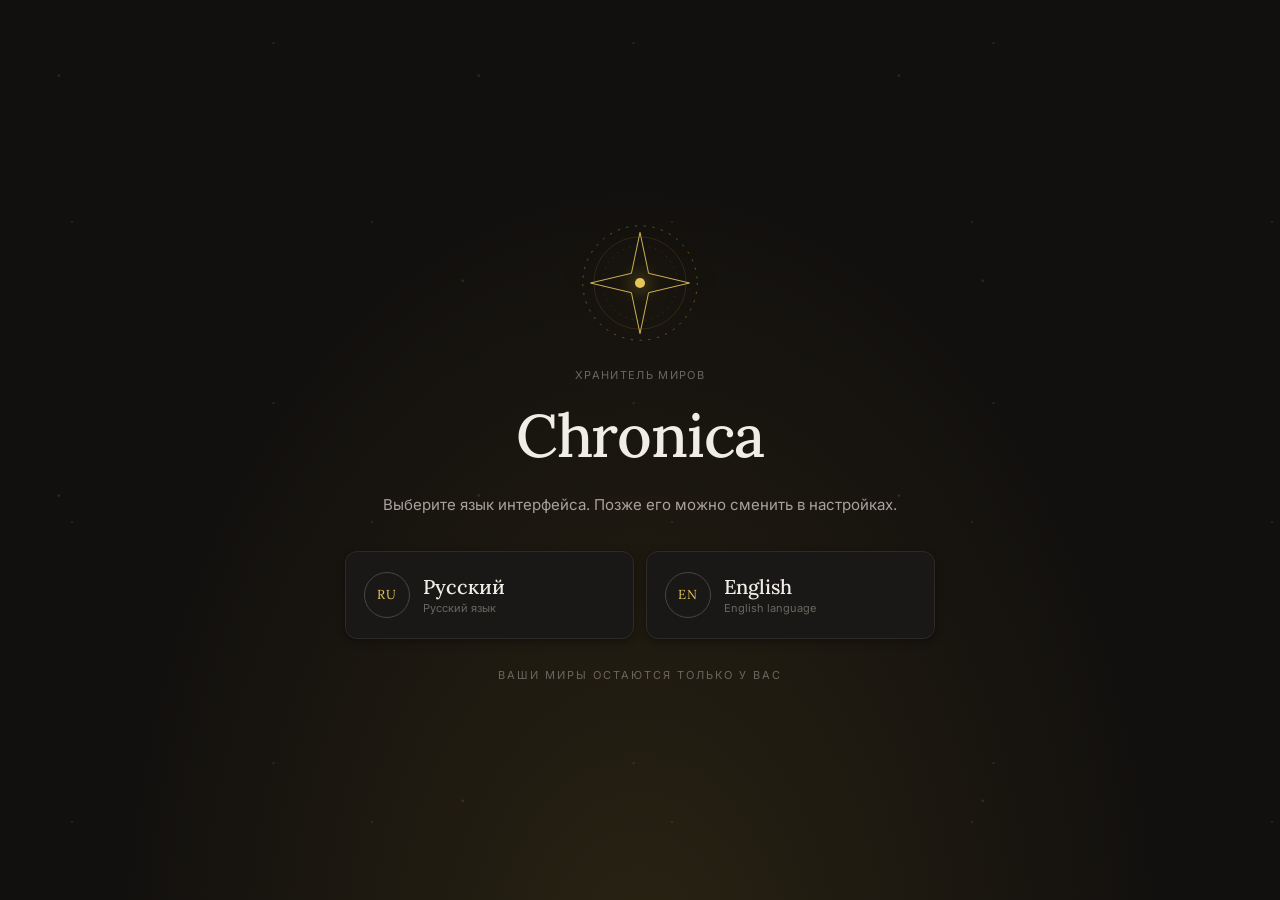
==== commit 452c9cc2: "Redesign UI for Chronica 2.0.1" ====
--- a/ui/index.html
+++ b/ui/index.html
@@ -58,6 +58,7 @@
 <link rel="stylesheet" href="dnd.css">
 <link rel="stylesheet" href="onboarding.css">
 <link rel="stylesheet" href="extras.css">
+<link rel="stylesheet" href="design.css">
 </head>
 <body>
 
--- a/ui/fonts.css
+++ b/ui/fonts.css
@@ -1,3 +1,35 @@
+@font-face {
+  font-family: 'Lora';
+  font-style: normal;
+  font-weight: 400 700;
+  font-display: swap;
+  src: url('fonts/lora-cyr.woff2') format('woff2');
+  unicode-range: U+0301, U+0400-045F, U+0490-0491, U+04B0-04B1, U+2116;
+}
+@font-face {
+  font-family: 'Lora';
+  font-style: normal;
+  font-weight: 400 700;
+  font-display: swap;
+  src: url('fonts/lora-lat.woff2') format('woff2');
+  unicode-range: U+0000-00FF, U+0131, U+0152-0153, U+02BB-02BC, U+02C6, U+02DA, U+02DC, U+0304, U+0308, U+0329, U+2000-206F, U+20AC, U+2122, U+2191, U+2193, U+2212, U+2215, U+FEFF, U+FFFD;
+}
+@font-face {
+  font-family: 'Inter';
+  font-style: normal;
+  font-weight: 400 700;
+  font-display: swap;
+  src: url('fonts/inter-cyr.woff2') format('woff2');
+  unicode-range: U+0301, U+0400-045F, U+0490-0491, U+04B0-04B1, U+2116;
+}
+@font-face {
+  font-family: 'Inter';
+  font-style: normal;
+  font-weight: 400 700;
+  font-display: swap;
+  src: url('fonts/inter-lat.woff2') format('woff2');
+  unicode-range: U+0000-00FF, U+0131, U+0152-0153, U+02BB-02BC, U+02C6, U+02DA, U+02DC, U+0304, U+0308, U+0329, U+2000-206F, U+20AC, U+2122, U+2191, U+2193, U+2212, U+2215, U+FEFF, U+FFFD;
+}
 @font-face {
   font-family: 'Forum';
   font-style: normal;
--- a/ui/design.css
+++ b/ui/design.css
@@ -0,0 +1,738 @@
+/* =========================================================
+   Chronica — design system 2.1
+   Единые токены, типографика, радиусы и отступы.
+   Загружается последним: сознательно переопределяет старые слои.
+   ========================================================= */
+
+:root {
+  /* Цвета */
+  --bg-primary: #12100e;
+  --bg-secondary: #1a1816;
+  --bg-elevated: #24211e;
+  --text-primary: #f0ede6;
+  --text-secondary: #a8a29a;
+  --text-muted: #6b6660;
+  --accent: #d4af37;
+  --accent-hover: #e5c55c;
+  --border-subtle: #2e2a26;
+  --border-strong: #4a453f;
+
+  /* Шрифты */
+  --font-display: 'Lora', 'Palatino Linotype', Georgia, serif;
+  --font-serif: 'Lora', 'Palatino Linotype', Georgia, serif;
+  --font-heading: var(--font-display);
+  --font-sans: 'Inter', 'Segoe UI', Arial, sans-serif;
+  --font-body: var(--font-sans);
+
+  /* Шкала типографики */
+  --fs-h1: 32px;
+  --fs-h2: 24px;
+  --fs-h3: 16px;
+  --fs-body: 15px;
+  --fs-small: 13px;
+  --fs-caption: 11px;
+
+  /* Скругления */
+  --radius-sm: 4px;
+  --radius-md: 8px;
+  --radius-lg: 12px;
+  --radius-xl: 16px;
+  --radius-full: 9999px;
+
+  /* Отступы */
+  --space-1: 4px;
+  --space-2: 8px;
+  --space-3: 12px;
+  --space-4: 16px;
+  --space-6: 24px;
+  --space-8: 32px;
+  --space-12: 48px;
+
+  /* Тени */
+  --shadow-card: 0 2px 8px rgba(0, 0, 0, 0.4);
+  --shadow-dropdown: 0 4px 16px rgba(0, 0, 0, 0.6);
+  --shadow-hover: 0 4px 20px rgba(212, 175, 55, 0.15);
+  --shadow-modal: 0 8px 40px rgba(0, 0, 0, 0.8);
+
+  /* Совместимость со старыми слоями */
+  --radius: var(--radius-md);
+  --gold: var(--accent);
+  --gold-bright: var(--accent-hover);
+  --accent-gold: var(--accent);
+}
+
+html[data-theme="dark"] {
+  color-scheme: dark;
+  --bg: var(--bg-primary);
+  --bg-soft: var(--bg-secondary);
+  --bg-raised: var(--bg-elevated);
+  --sidebar-bg: var(--bg-primary);
+  --sidebar-bg-2: var(--bg-secondary);
+  --surface: var(--bg-secondary);
+  --surface-2: var(--bg-elevated);
+  --surface-3: #2e2a26;
+  --surface-glass: rgba(26, 24, 22, .86);
+  --input-bg: var(--bg-primary);
+  --text: var(--text-primary);
+  --text-strong: var(--text-primary);
+  --muted: var(--text-secondary);
+  --muted-2: var(--text-muted);
+  --line: var(--border-subtle);
+  --line-soft: rgba(240, 237, 230, .055);
+  --line-strong: var(--border-strong);
+  --gold: var(--accent);
+  --gold-bright: var(--accent-hover);
+  --gold-deep: #a8872a;
+  --accent-ink: #17140c;
+  --hover: rgba(240, 237, 230, .045);
+  --active: rgba(212, 175, 55, .1);
+  --overlay: rgba(0, 0, 0, .72);
+  --shadow: var(--shadow-modal);
+  --shadow-soft: var(--shadow-card);
+  --shadow-gold: var(--shadow-hover);
+  --hero-bg: var(--bg-secondary);
+  --hero-glow: rgba(212, 175, 55, .1);
+  --topbar-bg: rgba(18, 16, 14, .9);
+  --scroll-track: rgba(240, 237, 230, .025);
+  --scroll-thumb: rgba(212, 175, 55, .22);
+  --star-opacity: .16;
+  --cover-fade: var(--bg-secondary);
+  --success-bg: rgba(127, 172, 141, .1);
+  --danger-bg: rgba(205, 125, 114, .09);
+  --blue-bg: rgba(127, 168, 196, .1);
+}
+
+html:not([data-theme="dark"]) {
+  --bg-primary: var(--bg);
+  --bg-secondary: var(--surface);
+  --bg-elevated: var(--surface-2);
+  --text-primary: var(--text-strong);
+  --text-secondary: var(--muted);
+  --text-muted: var(--muted-2);
+  --border-subtle: var(--line);
+  --border-strong: var(--line-strong);
+  --accent: var(--gold);
+  --accent-hover: var(--gold-bright);
+}
+
+body {
+  background: var(--bg);
+  color: var(--text-primary);
+  font-family: var(--font-body);
+  font-size: var(--fs-body);
+  line-height: 1.5;
+}
+.main-wrap::before {
+  background:
+    radial-gradient(ellipse at 76% -4%, color-mix(in srgb, var(--accent) 9%, transparent) 0, transparent 34%),
+    radial-gradient(ellipse at 15% 90%, color-mix(in srgb, var(--rose) 5%, transparent) 0, transparent 42%);
+}
+.main-wrap::after { opacity: .12; }
+html[data-theme="light"] .main-wrap::after { opacity: .08; }
+::selection { background: color-mix(in srgb, var(--accent) 26%, transparent); color: var(--text-primary); }
+:focus-visible { outline: 2px solid color-mix(in srgb, var(--accent) 72%, transparent); outline-offset: 2px; }
+
+h1, h2, h3, h4 {
+  font-family: var(--font-heading);
+  font-weight: 500;
+  color: var(--text-primary);
+}
+
+/* ---------- Sidebar ---------- */
+:root { --sidebar-w: 260px; }
+.sidebar {
+  background: var(--sidebar-bg);
+  border-right: 1px solid var(--border-subtle);
+}
+.sidebar::after {
+  background: linear-gradient(180deg, transparent, var(--border-subtle) 20%, transparent 80%);
+}
+.sidebar-topography { opacity: .075; }
+.brand { padding: var(--space-8) var(--space-6) var(--space-4); gap: var(--space-3); }
+.brand-mark { width: 40px; height: 40px; filter: none; }
+.brand-title {
+  font-family: var(--font-heading);
+  font-size: 27px;
+  font-weight: 500;
+  letter-spacing: -.01em;
+}
+.brand-sub { margin-top: 5px; font-size: var(--fs-caption); letter-spacing: .12em; color: var(--text-muted); }
+.sidebar-rule { margin: 0 var(--space-6) var(--space-2); opacity: .7; }
+.sidebar-rule span { width: 4px; height: 4px; border-color: var(--border-strong); background: var(--bg-primary); }
+.sidebar-nav { padding-top: 0; }
+.nav-group { margin-top: var(--space-6); }
+.nav-group:first-child { margin-top: var(--space-1); }
+.nav-label {
+  padding: 0 var(--space-6);
+  margin-bottom: var(--space-2);
+  font-size: var(--fs-caption);
+  font-weight: 600;
+  letter-spacing: .12em;
+  color: var(--text-muted);
+}
+.nav-item {
+  width: calc(100% - 24px);
+  margin: 2px 12px;
+  padding: var(--space-2) var(--space-3);
+  gap: var(--space-3);
+  border-radius: var(--radius-md);
+  color: var(--text-secondary);
+  font-size: var(--fs-small);
+  font-weight: 500;
+}
+.nav-item .icon { width: 18px; height: 18px; opacity: .75; }
+.nav-item:hover { background: var(--hover); color: var(--text-primary); }
+.nav-item.active {
+  color: var(--text-primary);
+  background: var(--bg-elevated);
+  border-color: var(--border-subtle);
+}
+.nav-item.active::before { display: none; }
+.nav-item.active .icon, .nav-item:hover .icon { color: var(--accent); opacity: 1; }
+.nav-count {
+  min-width: 22px;
+  height: 20px;
+  padding: 0 6px;
+  border-radius: var(--radius-full);
+  background: var(--bg-secondary);
+  color: var(--text-muted);
+  font-size: var(--fs-caption);
+  font-weight: 500;
+}
+.nav-item.active .nav-count { background: var(--bg-secondary); color: var(--accent); }
+.sidebar-footer { border-top-color: var(--border-subtle); background: transparent; }
+.save-state-text strong { font-size: var(--fs-caption); color: var(--text-secondary); }
+.save-state-text small { font-size: 10px; color: var(--text-muted); }
+.sidebar-version { font-size: 10px; letter-spacing: .04em; }
+
+/* ---------- Topbar ---------- */
+.topbar {
+  height: 68px;
+  padding: 0 var(--space-8);
+  background: var(--topbar-bg);
+  border-bottom-color: var(--border-subtle);
+  backdrop-filter: blur(14px);
+}
+.topbar-crumb { font-size: var(--fs-caption); letter-spacing: .1em; color: var(--text-muted); }
+.crumb-world { color: var(--text-secondary); }
+.crumb-page { color: var(--accent); }
+.topbar-actions { gap: var(--space-3); }
+.search-trigger {
+  height: 38px;
+  min-width: 240px;
+  border-radius: var(--radius-md);
+  border-color: var(--border-subtle);
+  background: var(--bg-secondary);
+  color: var(--text-muted);
+  font-size: var(--fs-small);
+}
+.search-trigger:hover { border-color: var(--border-strong); background: var(--bg-elevated); }
+.search-trigger kbd { border-radius: var(--radius-sm); background: var(--bg-elevated); font-size: 10px; }
+.icon-btn {
+  width: 36px;
+  height: 36px;
+  border-radius: var(--radius-md);
+  border-color: var(--border-subtle);
+  color: var(--text-secondary);
+}
+.icon-btn:hover { color: var(--accent-hover); border-color: var(--border-strong); background: var(--bg-secondary); }
+.clock { min-width: 104px; border-left-color: var(--border-subtle); }
+.clock-date { font-size: var(--fs-caption); color: var(--text-muted); }
+.clock-time { font-size: var(--fs-small); color: var(--text-primary); }
+
+/* ---------- Page and headings ---------- */
+.page { max-width: 1600px; padding: var(--space-8) var(--space-8) 72px; }
+.page-head { align-items: flex-start; gap: var(--space-6); margin-bottom: var(--space-6); }
+.eyebrow {
+  margin-bottom: var(--space-2);
+  font-size: var(--fs-caption);
+  font-weight: 600;
+  letter-spacing: .12em;
+  color: var(--accent);
+}
+.eyebrow::before { width: 18px; opacity: .7; }
+.page-title {
+  font-family: var(--font-heading);
+  font-size: var(--fs-h1);
+  font-weight: 500;
+  line-height: 1.2;
+  letter-spacing: -.02em;
+  color: var(--text-primary);
+}
+.page-subtitle {
+  max-width: 680px;
+  margin-top: var(--space-2);
+  color: var(--text-secondary);
+  font-family: var(--font-body);
+  font-size: var(--fs-small);
+  line-height: 1.5;
+}
+.page-head-actions { gap: var(--space-2); }
+.section-heading { margin-bottom: var(--space-4); }
+.section-title {
+  font-family: var(--font-heading);
+  font-size: var(--fs-h2);
+  font-weight: 500;
+  line-height: 1.3;
+  letter-spacing: -.01em;
+  color: var(--text-primary);
+}
+.section-title .icon { color: var(--text-muted); opacity: 1; }
+.section-kicker { font-size: var(--fs-caption); letter-spacing: .1em; color: var(--text-muted); }
+.settings-card .section-title { font-size: var(--fs-h2); }
+.settings-description { color: var(--text-secondary); font-size: var(--fs-small); line-height: 1.5; }
+
+/* ---------- Buttons ---------- */
+.btn {
+  min-height: 40px;
+  padding: var(--space-2) var(--space-4);
+  gap: var(--space-2);
+  border-radius: var(--radius-md);
+  font-family: var(--font-body);
+  font-size: var(--fs-small);
+  font-weight: 500;
+  letter-spacing: .01em;
+  box-shadow: none;
+}
+.btn:hover { transform: translateY(-1px); }
+.btn-primary {
+  border-color: var(--accent);
+  background: var(--accent);
+  color: var(--accent-ink);
+  box-shadow: none;
+}
+.btn-primary:hover {
+  border-color: var(--accent-hover);
+  background: var(--accent-hover);
+  color: var(--accent-ink);
+  box-shadow: var(--shadow-hover);
+  filter: none;
+}
+.btn-ghost {
+  color: var(--text-secondary);
+  background: transparent;
+  border-color: var(--border-subtle);
+}
+.btn-ghost:hover { color: var(--text-primary); background: var(--bg-secondary); border-color: var(--border-strong); }
+.btn-soft {
+  color: var(--text-primary);
+  background: var(--bg-secondary);
+  border-color: var(--border-subtle);
+}
+.btn-soft:hover { color: var(--accent-hover); background: var(--bg-elevated); border-color: var(--border-strong); }
+.btn-subtle { color: var(--text-secondary); }
+.btn-subtle:hover { color: var(--text-primary); background: var(--hover); }
+.btn-sm { min-height: 32px; padding: 6px var(--space-3); font-size: var(--fs-small); border-radius: var(--radius-md); }
+.btn-lg { min-height: 46px; padding: 10px 20px; font-size: var(--fs-small); }
+.link-btn { color: var(--accent); font-size: var(--fs-caption); font-weight: 500; }
+.link-btn:hover { color: var(--accent-hover); }
+
+/* ---------- Surfaces ---------- */
+.panel, .stat-card, .settings-card, .world-mini,
+.character-card, .catalog-item-card, .theme-option, .dnd-sheet-card,
+.dnd-reference-card, .dnd-rule-card, .dice-panel, .dice-history,
+.tree-shell, .map-shell {
+  background: var(--bg-secondary);
+  border-color: var(--border-subtle);
+  border-radius: var(--radius-lg);
+  box-shadow: var(--shadow-card);
+}
+.location-card, .lore-card, .faction-card, .timeline-card, .book-card, .note-card {
+  border-color: var(--border-subtle);
+  border-radius: var(--radius-lg);
+  box-shadow: var(--shadow-card);
+}
+.faction-card, .timeline-card, .note-card { padding: var(--space-4); }
+.location-card:hover, .lore-card:hover, .faction-card:hover, .timeline-card:hover, .book-card:hover, .note-card:hover {
+  border-color: var(--border-strong);
+  box-shadow: var(--shadow-card);
+}
+.panel { background: var(--bg-secondary); }
+.panel-inner { padding: var(--space-4); }
+.panel-head { padding: var(--space-4); border-bottom-color: var(--border-subtle); }
+.panel-head h2, .panel-head h3 {
+  font-family: var(--font-heading);
+  font-size: var(--fs-h2);
+  font-weight: 500;
+  letter-spacing: -.01em;
+}
+.panel-head h2 .icon, .panel-head h3 .icon { color: var(--text-muted); opacity: 1; }
+.panel-body { padding: var(--space-4); }
+.panel-hover:hover { border-color: var(--border-strong); box-shadow: var(--shadow-card); }
+.empty-state, .no-results { border-color: var(--border-strong); background: transparent; }
+.empty-medallion { border-color: var(--border-strong); color: var(--accent); background: var(--bg-secondary); box-shadow: none; }
+.empty-title { font-family: var(--font-heading); font-size: var(--fs-h2); font-weight: 500; line-height: 1.3; color: var(--text-primary); }
+.empty-text { font-size: var(--fs-small); line-height: 1.5; color: var(--text-secondary); }
+.no-results { font-size: var(--fs-small); color: var(--text-secondary); }
+.no-results strong { font-family: var(--font-heading); font-size: var(--fs-h2); font-weight: 500; color: var(--text-primary); }
+
+/* ---------- Dashboard ---------- */
+.hero {
+  min-height: 280px;
+  padding: var(--space-6) var(--space-8);
+  border-color: var(--border-subtle);
+  border-radius: var(--radius-xl);
+  background:
+    radial-gradient(ellipse at 30% 0%, rgba(212, 175, 55, .09), transparent 52%),
+    linear-gradient(112deg, var(--bg-secondary), var(--bg-elevated));
+  box-shadow: var(--shadow-card);
+}
+html[data-theme="light"] .hero {
+  background:
+    radial-gradient(ellipse at 30% 0%, rgba(167, 125, 52, .13), transparent 52%),
+    linear-gradient(112deg, #f5ecdb, #eee2cd);
+}
+.hero::before { opacity: .45; }
+.hero::after {
+  border-color: rgba(212, 175, 55, .12);
+  box-shadow: 0 0 0 52px rgba(212, 175, 55, .018), 0 0 0 120px rgba(212, 175, 55, .012);
+}
+html[data-theme="dark"] .hero-cover::after {
+  background: linear-gradient(90deg, var(--bg-secondary) 10%, rgba(26, 24, 22, .88) 48%, rgba(26, 24, 22, .38));
+}
+.hero-content { max-width: 700px; }
+.hero-eyebrow { margin-bottom: var(--space-2); color: var(--text-muted); font-size: var(--fs-caption); font-weight: 600; letter-spacing: .12em; }
+.hero-title {
+  font-family: var(--font-heading);
+  font-size: clamp(36px, 4vw, 48px);
+  font-weight: 500;
+  line-height: 1.05;
+  letter-spacing: -.02em;
+  color: var(--text-primary);
+  text-shadow: none;
+}
+html[data-theme="light"] .hero-title { color: var(--text-strong); }
+.hero-tagline {
+  margin-top: var(--space-3);
+  font-family: var(--font-heading);
+  font-size: 17px;
+  line-height: 1.5;
+  color: var(--text-secondary);
+}
+html[data-theme="light"] .hero-tagline { color: var(--text-secondary); }
+.hero-meta { margin-top: var(--space-4); color: var(--text-muted); font-size: var(--fs-caption); letter-spacing: .02em; }
+.hero-meta span + span::before { color: var(--border-strong); }
+.hero-meta .icon { color: var(--text-muted); }
+.hero-actions { gap: var(--space-2); margin-top: var(--space-6); }
+.hero-actions .btn-ghost { color: var(--text-secondary); border-color: var(--border-subtle); background: transparent; }
+.hero-actions .btn-ghost:hover { color: var(--text-primary); background: var(--bg-elevated); }
+.stats-grid { gap: var(--space-3); margin-top: var(--space-4); }
+.stat-card { padding: var(--space-4); }
+.stat-card:hover { border-color: var(--border-strong); box-shadow: var(--shadow-card); }
+.stat-icon { color: var(--text-muted); background: var(--bg-elevated); border-color: var(--border-subtle); }
+.stat-value { font-family: var(--font-heading); font-size: var(--fs-h2); font-weight: 500; line-height: 1.2; color: var(--text-primary); }
+.stat-label { color: var(--text-muted); font-size: var(--fs-caption); }
+.stat-new { color: var(--text-muted); font-size: var(--fs-caption); }
+
+/* ---------- Character cards ---------- */
+.card-grid { grid-template-columns: repeat(auto-fill, minmax(232px, 1fr)); gap: var(--space-4); }
+.character-card {
+  padding: var(--space-2);
+  background: var(--bg-secondary);
+  border-color: var(--border-subtle);
+  border-radius: var(--radius-lg);
+  box-shadow: var(--shadow-card);
+}
+.character-card:hover { border-color: var(--border-strong); box-shadow: var(--shadow-hover); transform: translateY(-2px); }
+.char-portrait {
+  border-radius: var(--radius-md);
+  background: linear-gradient(160deg, var(--bg-elevated), var(--bg-secondary));
+}
+.char-shade {
+  background: linear-gradient(180deg, rgba(18, 16, 14, .02) 0%, rgba(18, 16, 14, 0) 38%, rgba(18, 16, 14, .72) 78%, rgba(18, 16, 14, .94) 100%);
+}
+.char-status {
+  top: var(--space-3);
+  left: var(--space-3);
+  padding: 4px var(--space-2);
+  border-radius: var(--radius-sm);
+  border-color: var(--border-subtle);
+  background: var(--bg-elevated);
+  color: var(--accent);
+  font-size: var(--fs-caption);
+  font-weight: 500;
+  letter-spacing: .02em;
+  backdrop-filter: none;
+}
+.char-status.is-dead { color: var(--red); }
+.char-status.is-missing { color: var(--accent-hover); }
+.char-portrait-content { padding: var(--space-3); }
+.char-name {
+  font-family: var(--font-body);
+  font-size: var(--fs-h3);
+  font-weight: 600;
+  line-height: 1.4;
+  letter-spacing: 0;
+  color: var(--text-primary);
+  text-shadow: none;
+}
+.char-title { margin-top: var(--space-1); font-family: var(--font-body); font-size: var(--fs-small); font-style: normal; line-height: 1.4; color: var(--text-secondary); }
+.char-body { padding: var(--space-3) var(--space-2) var(--space-2); }
+.char-meta-row { gap: var(--space-2); padding-top: var(--space-2); border-top: 1px solid var(--border-subtle); }
+.char-faction { color: var(--text-secondary); font-size: var(--fs-caption); }
+.char-updated { color: var(--text-muted); font-size: var(--fs-caption); }
+.char-open-arrow { border-radius: var(--radius-md); border-color: var(--border-subtle); background: var(--bg-elevated); color: var(--text-primary); }
+.char-add-card { border-color: var(--border-strong); border-radius: var(--radius-lg); background: transparent; color: var(--text-muted); }
+.char-add-card:hover { border-color: var(--accent); color: var(--text-primary); background: var(--bg-secondary); }
+
+/* ---------- Badges and tags ---------- */
+.badge {
+  padding: 3px var(--space-2);
+  border-radius: var(--radius-sm);
+  border-color: var(--border-subtle);
+  background: var(--bg-elevated);
+  color: var(--text-secondary);
+  font-size: var(--fs-caption);
+  font-weight: 500;
+}
+.badge-gold { color: var(--accent); border-color: var(--border-subtle); background: var(--bg-elevated); }
+.badge-green { color: var(--green); border-color: var(--border-subtle); background: var(--bg-elevated); }
+.badge-red { color: var(--red); border-color: var(--border-subtle); background: var(--bg-elevated); }
+.badge-blue { color: var(--blue); border-color: var(--border-subtle); background: var(--bg-elevated); }
+.badge-rose { color: var(--rose); border-color: var(--border-subtle); background: var(--bg-elevated); }
+
+/* ---------- Forms, inputs, overlays ---------- */
+.input, .textarea, .select, .select-compact, .search-field input {
+  border-color: var(--border-subtle);
+  border-radius: var(--radius-md);
+  background-color: var(--bg-primary);
+  color: var(--text-primary);
+  font-size: 14px;
+}
+.input, .select { height: 40px; padding: 10px var(--space-3); }
+.textarea { padding: var(--space-3); line-height: 1.5; }
+.input::placeholder, .textarea::placeholder, .search-field input::placeholder { color: var(--text-muted); opacity: 1; }
+.input:focus, .textarea:focus, .select:focus, .search-field input:focus {
+  border-color: var(--accent);
+  background-color: var(--bg-primary);
+  box-shadow: 0 0 0 3px rgba(212, 175, 55, .12);
+}
+.select { padding-right: 31px; }
+.select option { background: var(--bg-elevated); color: var(--text-primary); }
+.field-label { color: var(--text-secondary); font-size: var(--fs-small); font-weight: 500; letter-spacing: 0; }
+.field-hint { color: var(--text-muted); font-size: var(--fs-caption); }
+.form-section { color: var(--text-muted); font-size: var(--fs-caption); letter-spacing: .1em; }
+.search-field { min-width: 240px; }
+.search-field input { height: 38px; font-size: var(--fs-small); }
+.search-field .icon { color: var(--text-muted); }
+.select-compact { height: 38px; padding: 9px 31px 9px var(--space-3); font-size: var(--fs-small); }
+.toolbar { gap: var(--space-3); margin-bottom: var(--space-4); }
+.toolbar-left, .toolbar-right { gap: var(--space-2); }
+
+.modal {
+  border-color: var(--border-subtle);
+  border-radius: var(--radius-xl);
+  background: var(--bg-elevated);
+  box-shadow: var(--shadow-modal);
+}
+.modal-header { padding: var(--space-6) var(--space-6) var(--space-4); border-bottom-color: var(--border-subtle); }
+.modal-header::after { left: var(--space-6); width: 40px; background: var(--accent); opacity: .6; }
+.modal-eyebrow { color: var(--accent); font-size: var(--fs-caption); letter-spacing: .1em; }
+.modal-title { font-family: var(--font-heading); font-size: var(--fs-h2); font-weight: 500; line-height: 1.3; letter-spacing: -.01em; color: var(--text-primary); }
+.modal-subtitle { color: var(--text-secondary); font-size: var(--fs-small); line-height: 1.5; }
+.modal-body { padding: var(--space-4) var(--space-6); }
+.modal-footer { padding: var(--space-4) var(--space-6); border-top-color: var(--border-subtle); background: transparent; gap: var(--space-2); }
+.confirm-title { font-size: var(--fs-h2); font-weight: 500; color: var(--text-primary); }
+.confirm-text { color: var(--text-secondary); font-size: var(--fs-small); }
+.confirm-icon { border-radius: var(--radius-lg); }
+
+/* ---------- Settings ---------- */
+.settings-grid { gap: var(--space-4); }
+.settings-column { gap: var(--space-4); }
+.settings-card { padding: var(--space-4); }
+.settings-card .section-heading { margin-bottom: var(--space-4); }
+.settings-description { margin-top: 0; margin-bottom: var(--space-4); }
+.theme-options { grid-template-columns: 1fr; gap: var(--space-2); }
+.theme-option {
+  display: grid;
+  grid-template-columns: 54px minmax(0, 1fr);
+  align-items: center;
+  gap: var(--space-3);
+  padding: var(--space-2);
+  border-radius: var(--radius-md);
+  background: var(--bg-secondary);
+  box-shadow: none;
+}
+.theme-option:hover { border-color: var(--border-strong); }
+.theme-option.active { border-color: var(--accent); background: var(--bg-elevated); }
+.theme-preview {
+  width: 54px;
+  height: 40px;
+  min-height: 40px;
+  margin: 0;
+  padding: 0;
+  border-radius: var(--radius-sm);
+  border-color: var(--border-subtle);
+}
+.theme-preview--dark { background: linear-gradient(135deg, var(--bg-primary), var(--bg-elevated)); }
+.theme-preview--light { background: linear-gradient(135deg, #efe7d8, #faf6ed); }
+.theme-preview .tp-line, .theme-preview .tp-block { display: none; }
+.theme-preview .tp-dot { top: 9px; right: 9px; width: 7px; height: 7px; background: var(--accent); }
+.theme-option-label { padding: 0; color: var(--text-secondary); font-size: var(--fs-small); }
+.theme-option.active .theme-option-label { color: var(--text-primary); }
+.theme-option-label .chk { width: 16px; height: 16px; border-radius: var(--radius-sm); border-color: var(--border-strong); background: var(--bg-primary); }
+.theme-option.active .chk { border-color: var(--accent); color: var(--accent); background: var(--bg-secondary); }
+.theme-list { gap: var(--space-2); }
+.theme-row {
+  gap: var(--space-3);
+  padding: 10px var(--space-3);
+  border-radius: var(--radius-md);
+  border-color: var(--border-subtle);
+  background: var(--bg-primary);
+  box-shadow: none;
+}
+.theme-row:hover { border-color: var(--border-strong); background: var(--bg-secondary); }
+.theme-row.active { border-color: var(--accent); background: var(--bg-secondary); }
+.theme-row-swatch {
+  width: 48px;
+  height: 34px;
+  border-radius: var(--radius-sm);
+  border-color: var(--border-subtle);
+}
+.theme-row-swatch i { width: 8px; height: 8px; border-radius: 50%; box-shadow: 0 0 0 1px rgba(255, 255, 255, .16); }
+.theme-row-swatch i:nth-child(1) { left: 7px; top: 7px; }
+.theme-row-swatch i:nth-child(2) { left: 19px; top: 7px; }
+.theme-row-swatch i:nth-child(3) { left: 13px; bottom: 7px; }
+.theme-row-copy strong { color: var(--text-primary); font-size: var(--fs-small); font-weight: 600; }
+.theme-row-copy small { margin-top: 2px; color: var(--text-muted); font-size: var(--fs-caption); }
+.theme-row .chk {
+  width: 18px;
+  height: 18px;
+  display: grid;
+  place-items: center;
+  border: 1px solid var(--border-strong);
+  border-radius: var(--radius-sm);
+  background: var(--bg-primary);
+  color: transparent;
+  opacity: 1;
+}
+.theme-row.active .chk { border-color: var(--accent); background: var(--bg-elevated); color: var(--accent); }
+.theme-row .chk .icon { width: 10px; height: 10px; }
+.settings-subhead { margin: var(--space-4) 0 var(--space-2); color: var(--text-muted); font-size: var(--fs-caption); font-weight: 600; letter-spacing: .1em; }
+.menu-config { gap: var(--space-3); }
+.menu-config-group {
+  gap: var(--space-2);
+  padding: var(--space-3);
+  border-color: var(--border-subtle);
+  border-radius: var(--radius-md);
+  background: var(--bg-primary);
+}
+.menu-config-title { margin-bottom: var(--space-1); color: var(--text-secondary); font-family: var(--font-body); font-size: var(--fs-caption); font-weight: 600; letter-spacing: .08em; }
+.menu-config-row { min-height: 32px; gap: var(--space-2); color: var(--text-secondary); font-size: var(--fs-small); }
+.menu-config-row > span:nth-last-of-type(1) { color: var(--text-primary); }
+.menu-config-row .icon { width: 16px; height: 16px; color: var(--text-muted); }
+.menu-config-row em { color: var(--text-muted); font-size: var(--fs-caption); font-style: normal; }
+.menu-extra-dot { width: 6px; height: 6px; background: var(--text-muted); }
+.menu-remove { width: 26px; height: 26px; border-radius: var(--radius-sm); }
+.switch { width: 34px; height: 20px; }
+.switch-track { background: var(--bg-primary); border-color: var(--border-subtle); border-radius: var(--radius-full); }
+.switch-track::after { left: 3px; top: 3px; width: 12px; height: 12px; background: var(--text-muted); }
+.switch input:checked + .switch-track { background: var(--bg-elevated); border-color: var(--border-strong); }
+.switch input:checked + .switch-track::after { transform: translateX(14px); background: var(--text-primary); }
+.pattern-grid { gap: var(--space-2); margin-top: var(--space-2); }
+.pattern-option {
+  gap: var(--space-2);
+  padding: var(--space-2);
+  border-radius: var(--radius-md);
+  border-color: var(--border-subtle);
+  background: var(--bg-primary);
+  color: var(--text-secondary);
+}
+.pattern-option:hover { border-color: var(--border-strong); background: var(--bg-secondary); color: var(--text-primary); }
+.pattern-option.active { border-color: var(--accent); background: var(--bg-elevated); color: var(--text-primary); }
+.pattern-swatch { width: 34px; height: 34px; border-radius: var(--radius-sm); border-color: var(--border-subtle); }
+.pattern-option-copy strong { color: var(--text-primary); font-size: var(--fs-caption); font-weight: 600; }
+.pattern-option-copy small { color: var(--text-muted); font-size: 10px; }
+.update-current { color: var(--text-secondary); font-size: var(--fs-caption); }
+.update-current strong { color: var(--accent); }
+.github-row .input { font-size: var(--fs-small); }
+.world-mini { padding: var(--space-3); border-radius: var(--radius-md); box-shadow: none; }
+.world-mini-mark { width: 38px; height: 38px; border-color: var(--border-strong); color: var(--accent); background: var(--bg-elevated); font-size: 18px; }
+.world-mini-copy strong { font-family: var(--font-heading); font-size: 20px; font-weight: 500; }
+.world-mini-copy small { color: var(--text-muted); font-size: var(--fs-caption); }
+.settings-row { padding: var(--space-3) 0; border-bottom-color: var(--border-subtle); border-radius: 0; box-shadow: none; }
+.settings-row-copy strong { color: var(--text-primary); font-size: var(--fs-small); font-weight: 600; }
+.settings-row-copy span { color: var(--text-muted); font-size: var(--fs-caption); line-height: 1.5; }
+.storage-path { border-color: var(--border-subtle); border-radius: var(--radius-md); background: var(--bg-primary); color: var(--text-secondary); font-size: var(--fs-caption); }
+.storage-stats { color: var(--text-muted); font-size: var(--fs-caption); }
+.storage-stats strong { color: var(--text-secondary); }
+.shortcut-row { border-bottom-color: var(--border-subtle); color: var(--text-secondary); font-size: var(--fs-small); }
+
+/* ---------- Tree and map ---------- */
+.tree-shell { border-color: var(--border-subtle); border-radius: var(--radius-lg); background: var(--bg-secondary); box-shadow: var(--shadow-card); }
+.tree-toolbar, .tree-controls { border-color: var(--border-subtle); background: var(--bg-secondary); }
+.tree-controls .icon-btn { border-radius: var(--radius-md); }
+.tree-search input { height: 36px; border-radius: var(--radius-md); background: var(--bg-primary); border-color: var(--border-subtle); font-size: var(--fs-small); }
+.tree-band { background: var(--bg-secondary); border-color: var(--border-subtle); }
+.tree-band:nth-child(even) { background: rgba(36, 33, 30, .35); }
+.tree-band-label { color: var(--text-muted); font-size: var(--fs-caption); letter-spacing: .12em; }
+.tree-node { border-color: var(--border-subtle); border-radius: var(--radius-md); background: var(--bg-elevated); box-shadow: var(--shadow-card); }
+.tree-node:hover { border-color: var(--border-strong); }
+.tree-node.is-match { border-color: var(--accent); }
+.tree-node-name { font-family: var(--font-body); font-size: var(--fs-small); font-weight: 600; }
+.tree-node-title { color: var(--text-secondary); font-size: var(--fs-caption); }
+.tree-legend, .tree-hint { color: var(--text-muted); font-size: var(--fs-caption); background: var(--bg-secondary); border-color: var(--border-subtle); }
+.map-shell { border-color: var(--border-subtle); border-radius: var(--radius-lg); background: var(--bg-secondary); box-shadow: var(--shadow-card); }
+.map-toolbar { padding: var(--space-2); border-bottom-color: var(--border-subtle); background: var(--bg-secondary); }
+.map-tool-btn, .map-color { width: 32px; height: 32px; border-radius: var(--radius-md); }
+.map-tool-btn.active { color: var(--accent); background: var(--bg-elevated); border-color: var(--border-strong); }
+.map-tool-btn:hover { background: var(--bg-elevated); }
+.map-marker-label, .map-label { font-family: var(--font-body); }
+.map-bg--parchment .map-label {
+  border: 1px solid rgba(105, 75, 44, .24);
+  background: rgba(245, 235, 215, .58);
+  box-shadow: 0 1px 4px rgba(84, 57, 32, .08);
+  backdrop-filter: blur(2px);
+}
+.map-meta, .map-hint { color: var(--text-muted); font-size: var(--fs-caption); }
+
+/* ---------- Onboarding ---------- */
+.onboarding-screen { background: var(--bg-primary); }
+.onboarding-kicker { color: var(--text-muted); font-size: var(--fs-caption); letter-spacing: .12em; }
+.onboarding-title { font-family: var(--font-heading); font-size: clamp(44px, 5vw, 60px); font-weight: 500; letter-spacing: -.02em; color: var(--text-primary); }
+.onboarding-title--small { font-size: var(--fs-h1); line-height: 1.2; letter-spacing: -.02em; }
+.onboarding-lede { color: var(--text-secondary); font-size: var(--fs-body); line-height: 1.5; }
+.onboarding-foot { color: var(--text-muted); font-size: var(--fs-caption); }
+.language-card, .genre-card, .onb-style, .onb-pattern {
+  border-color: var(--border-subtle);
+  border-radius: var(--radius-lg);
+  background: var(--bg-secondary);
+  box-shadow: var(--shadow-card);
+}
+.language-card:hover, .genre-card:hover, .onb-style:hover, .onb-pattern:hover { border-color: var(--border-strong); box-shadow: var(--shadow-card); }
+.language-card::before { background: var(--accent); }
+.language-copy strong { font-family: var(--font-heading); font-size: 20px; font-weight: 500; color: var(--text-primary); }
+.language-copy small, .genre-copy small, .onb-style-copy small { color: var(--text-muted); font-size: var(--fs-caption); }
+.genre-card.active, .onb-style.active, .onb-pattern.active { border-color: var(--accent); background: var(--bg-elevated); color: var(--text-primary); }
+.genre-copy strong { color: var(--text-primary); font-size: var(--fs-small); font-weight: 600; }
+.genre-icon { border-color: var(--border-subtle); background: var(--bg-elevated); color: var(--text-muted); }
+.genre-card.active .genre-icon { border-color: var(--accent); color: var(--accent); }
+.genre-check { color: var(--accent); }
+.onboarding-subhead { color: var(--text-muted); font-size: var(--fs-caption); letter-spacing: .1em; }
+.onb-style-copy strong { color: var(--text-primary); font-size: var(--fs-caption); font-weight: 600; }
+.onb-pattern { color: var(--text-secondary); font-size: var(--fs-caption); }
+.onb-pattern.active { color: var(--text-primary); }
+.onboarding-actions { gap: var(--space-2); }
+
+/* ---------- Misc ---------- */
+.stat-strip, .chart-row, .activity-row, .faction-member, .location-card, .lore-card, .note-card, .book-card {
+  border-color: var(--border-subtle);
+}
+.chart-row, .activity-row, .faction-member { border-bottom-color: var(--border-subtle); }
+.activity-row:hover, .note-card:hover, .lore-card:hover, .location-card:hover, .book-card:hover { border-color: var(--border-strong); }
+.note-title, .lore-title, .faction-name, .location-name, .book-title, .event-title, .catalog-item-name {
+  font-family: var(--font-body);
+  font-size: var(--fs-h3);
+  font-weight: 600;
+  line-height: 1.4;
+  letter-spacing: 0;
+}
+.activity-title { font-size: var(--fs-small); font-weight: 500; }
+.activity-sub, .activity-time { font-size: var(--fs-caption); }
+.timeline-title { font-family: var(--font-body); font-size: var(--fs-h3); font-weight: 600; line-height: 1.4; }
+.timeline-description, .timeline-meta { font-size: var(--fs-small); line-height: 1.5; }
+.event-type { font-size: var(--fs-caption); }
+.catalog-item-type, .catalog-item-foot { font-size: var(--fs-caption); }
+.catalog-item-desc { font-size: var(--fs-caption); line-height: 1.5; }
+.tiny, .meta, .caption { font-size: var(--fs-caption); }
+.serif, .display { font-family: var(--font-heading); }
